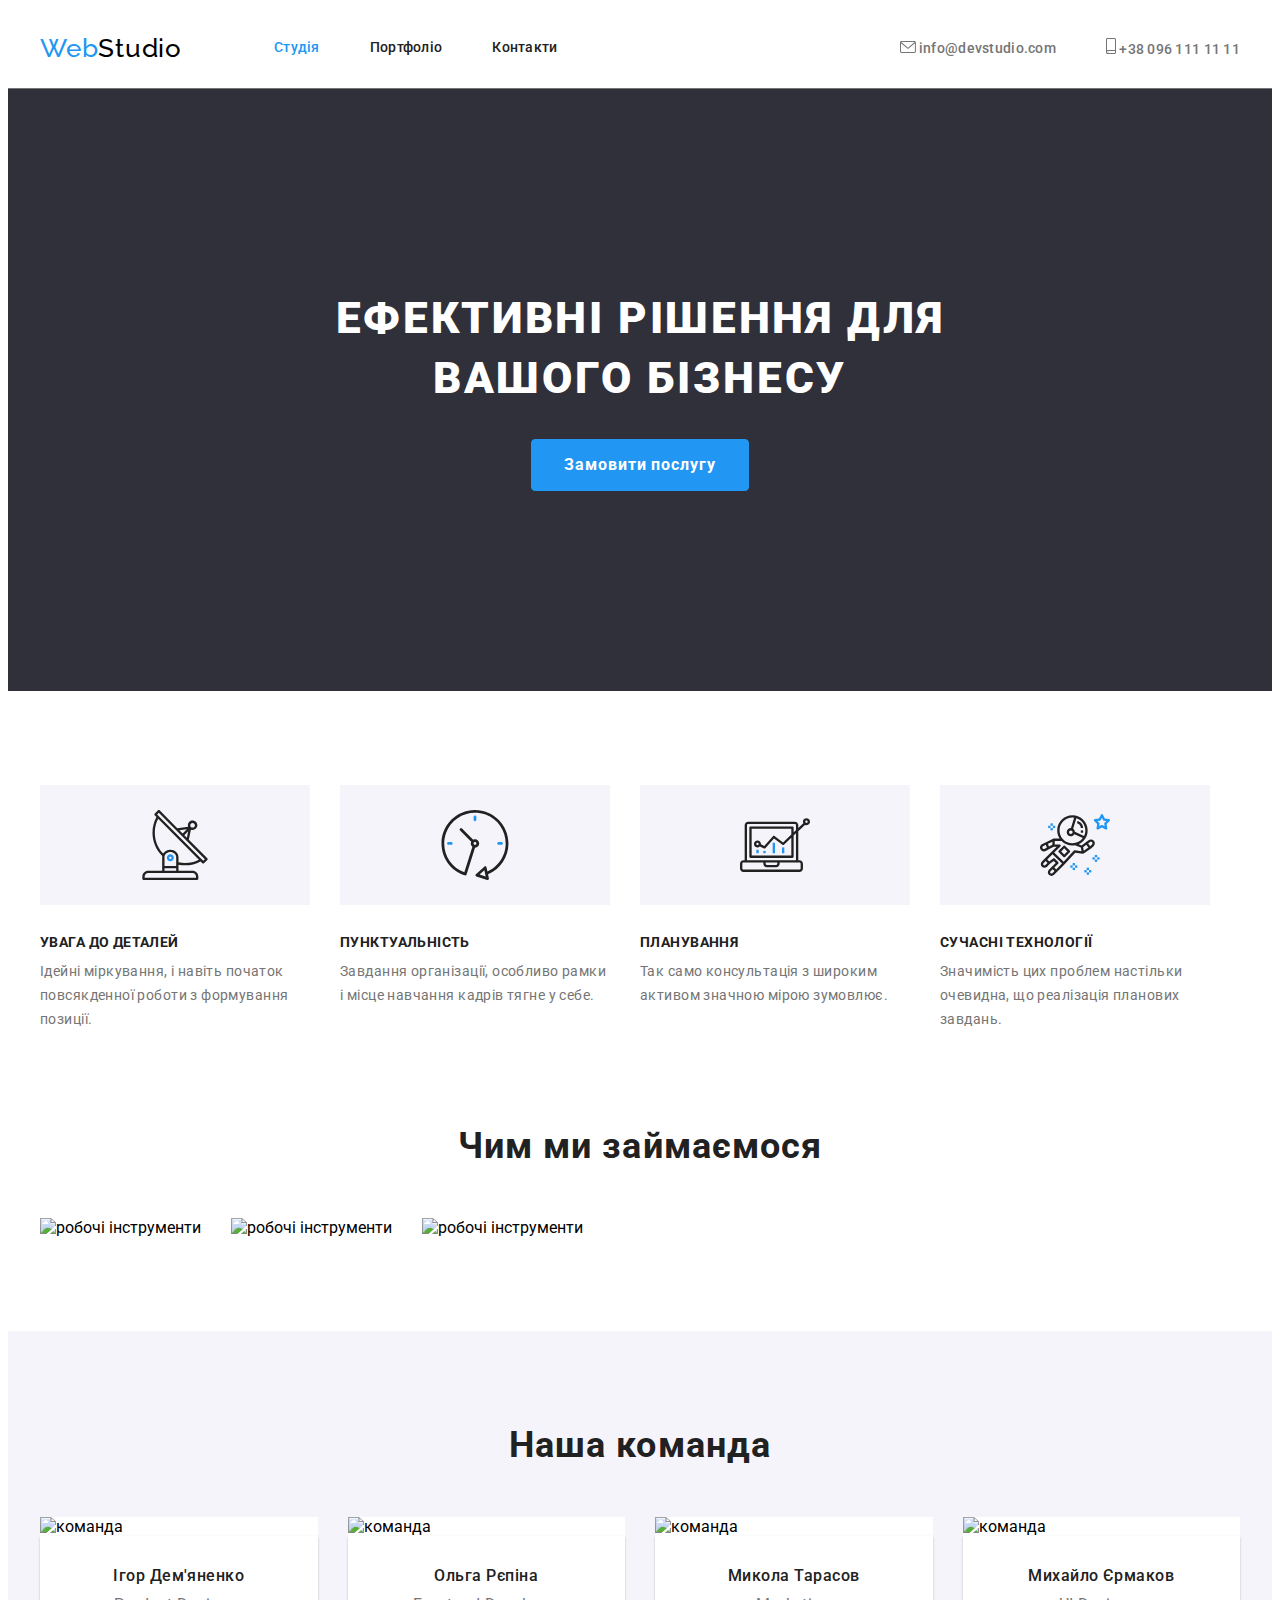
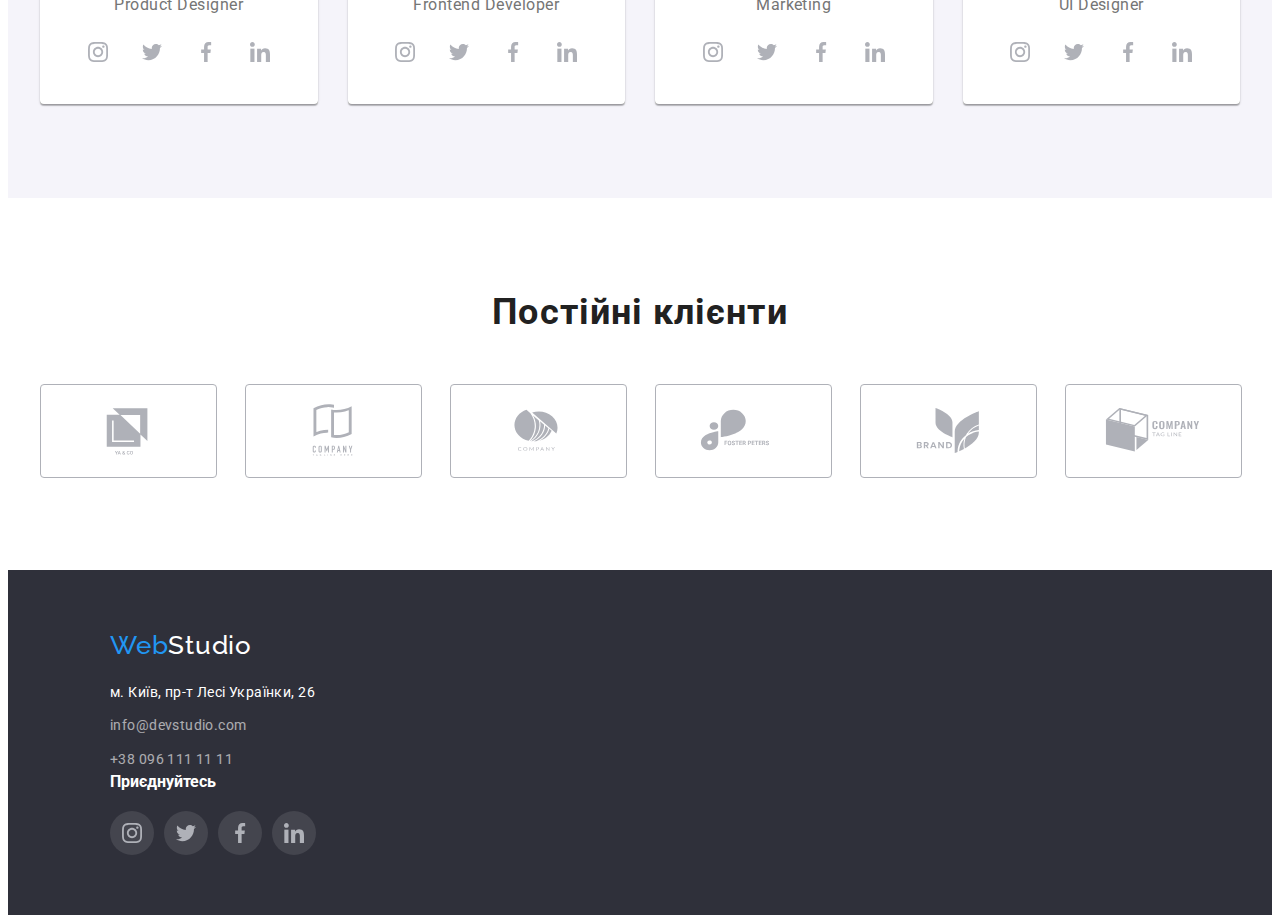
==== index.html @ fc8f59f6 "Add files via upload" ====
<!DOCTYPE html>
<html lang="uk">

<head>
    <meta charset="UTF-8">
    <meta http-equiv="X-UA-Compatible" content="IE=edge">
    <meta name="viewport" content="width=device-width, initial-scale=1.0">
    <title>Студія</title>
    <link rel="preconnect" href="https://fonts.googleapis.com">
    <link rel="preconnect" href="https://fonts.gstatic.com" crossorigin>
    <link
        href="https://fonts.googleapis.com/css2?family=Raleway:wght@700&family=Roboto:wght@400;500;700;900&display=swap"
        rel="stylesheet">
    <link rel="stylesheet" href="https://cdnjs.cloudflare.com/ajax/libs/modern-normalize/1.1.0/modern-normalize.min.css"
        integrity="sha512-wpPYUAdjBVSE4KJnH1VR1HeZfpl1ub8YT/NKx4PuQ5NmX2tKuGu6U/JRp5y+Y8XG2tV+wKQpNHVUX03MfMFn9Q=="
        crossorigin="anonymous" referrerpolicy="no-referrer" />
    <link rel="stylesheet" href="./css/styles.css">
</head>

<body>
    <header class="page-header">
        <div class="container header-container">
            <a class="logo-link link" href="#"><span class="accent">Web</span>Studio</a>
            <nav class="navigation">
                <ul class="nav-list list">
                    <li class="nav-list-item">
                        <a class="nav-list-link link" href="#"><span class="accent">Студія</span></a>
                    </li>
                    <li class="nav-list-item">
                        <a class="nav-list-link link" href="portfolio.html">Портфоліо</a>
                    </li>
                    <li class="nav-list-item">
                        <a class="nav-list-link link" href="#">Контакти</a>
                    </li>
                </ul>
            </nav>
            <ul class="contacts-list list">
                <li class="contact-list-item">
                    <a class="contact-mail link" href="mailto:info@devstudio.com">
                        <svg class="contact-item" width="16" height="12">
                            <use href="./images/sprite.svg#icon-envelope"></use>
                        </svg>
                        info@devstudio.com
                    </a>
                </li>
                <li class="contact-list-item">
                    <a class="contact-phone link" href="tel:+380961111111">
                        <svg class="contact-item" width="10" height="16">
                            <use href="./images/sprite.svg#icon-smartphone"></use>
                        </svg>
                        +38 096 111 11 11
                    </a>
                </li>
            </ul>
        </div>
    </header>
    <main>
        <section class="hero">
            <div class="container hero-container">
                <h1 class="main-title">ЕФЕКТИВНІ РІШЕННЯ ДЛЯ ВАШОГО БІЗНЕСУ</h1>
                <button class="modal-button" type="button">Замовити послугу</button>
            </div>
        </section>
        <!--Feature-->
        <section class="feature-text">
            <div class="container">
                <ul class="feature-list">
                    <li class="feature-list-items list">
                        <div class="feature-wrapper">
                            <svg class="feature-images" width="70" height="70">
                                <use href="./images/sprite.svg#icon-antenna"></use>
                            </svg>
                        </div>
                        <h3 class="feature-item">УВАГА ДО ДЕТАЛЕЙ</h3>
                        <p class="feature-list-item">Ідейні міркування, і навіть початок повсякденної роботи з
                            формування позиції.</p>
                    </li>
                    <li class="feature-list-items list">
                        <div class="feature-wrapper">
                            <svg class="feature-images" width="70" height="70">
                                <use href="./images/sprite.svg#icon-clock"></use>
                            </svg>
                        </div>
                        <h3 class="feature-item">ПУНКТУАЛЬНІСТЬ</h3>
                        <p class="feature-list-item">Завдання організації, особливо рамки і місце навчання кадрів тягне
                            у себе.</p>
                    </li>
                    <li class="feature-list-items list">
                        <div class="feature-wrapper">
                            <svg class="feature-images" width="70" height="70">
                                <use href="./images/sprite.svg#icon-diagram"></use>
                            </svg>
                        </div>
                        <h3 class="feature-item">ПЛАНУВАННЯ</h3>
                        <p class="feature-list-item">Так само консультація з широким активом значною мірою зумовлює.</p>
                    </li>
                    <li class="feature-list-items list">
                        <div class="feature-wrapper">
                            <svg class="feature-images" width="70" height="70">
                                <use href="./images/sprite.svg#icon-astronaut"></use>
                            </svg>
                        </div>
                        <h3 class="feature-item">СУЧАСНІ ТЕХНОЛОГІЇ</h3>
                        <p class="feature-list-item">Значимість цих проблем настільки очевидна, що реалізація планових
                            завдань.</p>
                    </li>
                </ul>
            </div>
        </section>
        <section class="feature-image">
            <div class="container">
                <h2 class="subtitle">Чим ми займаємося</h2>
                <ul class="feature-list-photos">
                    <li class="feature-list-photo list"><img src="./images/img_001.jpg" alt="робочі інструменти"></li>
                    <li class="feature-list-photo list"><img src="./images/img_002.jpg" alt="робочі інструменти"></li>
                    <li class="feature-list-photo list"><img src="./images/img_003.jpg" alt="робочі інструменти"></li>
                </ul>
            </div>
        </section>
        <!--Our team-->
        <section class="our-team">
            <div class="container">
                <h2 class="subtitle">Наша команда</h2>
                <ul class="about-team">
                    <li class="about-team-items list">
                        <img src="./images/img-1(1).jpg" width="270" alt="команда">
                        <div class="about-team-text">
                            <h3 class="about-team-name">Ігор Дем'яненко</h3>
                            <p class="about-team-item">Product Designer</p>
                            <ul class="social-list list">
                                <li class="social-list-item">
                                    <a class="social-list-link" href="">
                                        <svg class="social-list-icon" width="20" height="20">
                                            <use href="./images/sprite.svg#icon-instagram"></use>
                                        </svg>
                                    </a>
                                </li>
                                <li class="social-list-item">
                                    <a class="social-list-link" href="">
                                        <svg class="social-list-icon" width="20" height="20">
                                            <use href="./images/sprite.svg#icon-twitter"></use>
                                        </svg>
                                    </a>
                                </li>
                                <li class="social-list-item">
                                    <a class="social-list-link" href="">
                                        <svg class="social-list-icon" width="20" height="20">
                                            <use href="./images/sprite.svg#icon-facebook"></use>
                                        </svg>
                                    </a>
                                </li>
                                <li class="social-list-item">
                                    <a class="social-list-link" href="">
                                        <svg class="social-list-icon" width="20" height="20">
                                            <use href="./images/sprite.svg#icon-linkedin"></use>
                                        </svg>
                                    </a>
                                </li>
                            </ul>
                        </div>
                    </li>
                    <li class="about-team-items list">
                        <img src="./images/img-1(2).jpg" width="270" alt="команда">
                        <div class="about-team-text">
                            <h3 class="about-team-name">Ольга Рєпіна</h3>
                            <p class="about-team-item">Frontend Developer</p>
                            <ul class="social-list list">
                                <li class="social-list-item">
                                    <a class="social-list-link" href="">
                                        <svg class="social-list-icon" width="20" height="20">
                                            <use href="./images/sprite.svg#icon-instagram"></use>
                                        </svg>
                                    </a>
                                </li>
                                <li class="social-list-item">
                                    <a class="social-list-link" href="">
                                        <svg class="social-list-icon" width="20" height="20">
                                            <use href="./images/sprite.svg#icon-twitter"></use>
                                        </svg>
                                    </a>
                                </li>
                                <li class="social-list-item">
                                    <a class="social-list-link" href="">
                                        <svg class="social-list-icon" width="20" height="20">
                                            <use href="./images/sprite.svg#icon-facebook"></use>
                                        </svg>
                                    </a>
                                </li>
                                <li class="social-list-item">
                                    <a class="social-list-link" href="">
                                        <svg class="social-list-icon" width="20" height="20">
                                            <use href="./images/sprite.svg#icon-linkedin"></use>
                                        </svg>
                                    </a>
                                </li>
                            </ul>
                        </div>
                    </li>
                    <li class="about-team-items list">
                        <img src="./images/img-1(3).jpg" width="270" alt="команда">
                        <div class="about-team-text">
                            <h3 class="about-team-name">Микола Тарасов</h3>
                            <p class="about-team-item">Marketing</p>
                            <ul class="social-list list">
                                <li class="social-list-item">
                                    <a class="social-list-link" href="">
                                        <svg class="social-list-icon" width="20" height="20">
                                            <use href="./images/sprite.svg#icon-instagram"></use>
                                        </svg>
                                    </a>
                                </li>
                                <li class="social-list-item">
                                    <a class="social-list-link" href="">
                                        <svg class="social-list-icon" width="20" height="20">
                                            <use href="./images/sprite.svg#icon-twitter"></use>
                                        </svg>
                                    </a>
                                </li>
                                <li class="social-list-item">
                                    <a class="social-list-link" href="">
                                        <svg class="social-list-icon" width="20" height="20">
                                            <use href="./images/sprite.svg#icon-facebook"></use>
                                        </svg>
                                    </a>
                                </li>
                                <li class="social-list-item">
                                    <a class="social-list-link" href="">
                                        <svg class="social-list-icon" width="20" height="20">
                                            <use href="./images/sprite.svg#icon-linkedin"></use>
                                        </svg>
                                    </a>
                                </li>
                            </ul>
                        </div>
                    </li>
                    <li class="about-team-items list">
                        <img src="./images/img-1(4).jpg" width="270" alt="команда">
                        <div class="about-team-text">
                            <h3 class="about-team-name">Михайло Єрмаков</h3>
                            <p class="about-team-item">UI Designer</p>
                            <ul class="social-list list">
                                <li class="social-list-item">
                                    <a class="social-list-link" href="">
                                        <svg class="social-list-icon" width="20" height="20">
                                            <use href="./images/sprite.svg#icon-instagram"></use>
                                        </svg>
                                    </a>
                                </li>
                                <li class="social-list-item">
                                    <a class="social-list-link" href="">
                                        <svg class="social-list-icon" width="20" height="20">
                                            <use href="./images/sprite.svg#icon-twitter"></use>
                                        </svg>
                                    </a>
                                </li>
                                <li class="social-list-item">
                                    <a class="social-list-link" href="">
                                        <svg class="social-list-icon" width="20" height="20">
                                            <use href="./images/sprite.svg#icon-facebook"></use>
                                        </svg>
                                    </a>
                                </li>
                                <li class="social-list-item">
                                    <a class="social-list-link" href="">
                                        <svg class="social-list-icon" width="20" height="20">
                                            <use href="./images/sprite.svg#icon-linkedin"></use>
                                        </svg>
                                    </a>
                                </li>
                            </ul>
                        </div>
                    </li>
                </ul>
            </div>
        </section>
        <section class="our-clients">
            <div class="container clients-container">
                <h2 class="subtitle">Постійні клієнти</h2>
                <ul class="about-clients list">
                    <li class="clients">
                        <a class="clients-wrapper" href="">
                            <svg class="clients-logo" width="106" height="60">
                                <use href="./images/sprite.svg#icon-logo-1"></use>
                            </svg>
                        </a>
                    </li>
                    <li class="clients">
                        <a class="clients-wrapper" href="">
                            <svg class="clients-logo" width="106" height="60">
                                <use href="./images/sprite.svg#icon-logo-2"></use>
                            </svg>
                        </a>
                    </li>
                    <li class="clients">
                        <a class="clients-wrapper" href="">
                            <svg class="clients-logo" width="106" height="60">
                                <use href="./images/sprite.svg#icon-logo-3"></use>
                            </svg>
                        </a>
                    </li>
                    <li class="clients">
                        <a class="clients-wrapper" href="">
                            <svg class="clients-logo" width="106" height="60">
                                <use href="./images/sprite.svg#icon-logo-4"></use>
                            </svg>
                        </a>
                    </li>
                    <li class="clients">
                        <a class="clients-wrapper" href="">
                            <svg class="clients-logo" width="106" height="60">
                                <use href="./images/sprite.svg#icon-logo-5"></use>
                            </svg>
                        </a>
                    </li>
                    <li class="clients">
                        <a class="clients-wrapper" href="">
                            <svg class="clients-logo" width="106" height="60">
                                <use href="./images/sprite.svg#icon-logo-6"></use>
                            </svg>
                        </a>
                    </li>
                </ul>
            </div>
        </section>
    </main>
    <footer class="page-footer">
        <div class="container footer-container">
            <a class="logo-link link" href="#"><span class="accent">Web</span>Studio</a>
            <address class="contact-address">
                <span>м. Київ, пр-т Лесі Українки, 26</span>
                <a class="contacts link" href="mailto:info@devstudio.com">info@devstudio.com</a>
                <a class="contacts link" href="tel:+380961111111">+38 096 111 11 11</a>
            </address>
            <div class="footer-links-container">
                <strong class="footer-links-title">Приєднуйтесь</strong>
                <ul class="social-list list">
                    <li class="social-list-item">
                        <a class="social-list-link" href="">
                            <svg class="social-list-icon" width="20" height="20">
                                <use href="./images/sprite.svg#icon-instagram"></use>
                            </svg>
                        </a>
                    </li>
                    <li class="social-list-item">
                        <a class="social-list-link" href="">
                            <svg class="social-list-icon" width="20" height="20">
                                <use href="./images/sprite.svg#icon-twitter"></use>
                            </svg>
                        </a>
                    </li>
                    <li class="social-list-item">
                        <a class="social-list-link" href="">
                            <svg class="social-list-icon" width="20" height="20">
                                <use href="./images/sprite.svg#icon-facebook"></use>
                            </svg>
                        </a>
                    </li>
                    <li class="social-list-item">
                        <a class="social-list-link" href="">
                            <svg class="social-list-icon" width="20" height="20">
                                <use href="./images/sprite.svg#icon-linkedin"></use>
                            </svg>
                        </a>
                    </li>
                </ul>
            </div>
        </div>
    </footer>
</body>

</html>
---- css/styles.css ----
:root{
    --primery-font-family: Roboto, sans-serif;
    --secondary-font-family: Raleway, sans-serif;
    --primery-text-color-teme-light:#000000;
    --secondary-text-color-teme-light:#212121;
    --primery-text-color-teme-dark:#FFFFFF;
    --secondary-text-color-teme-dark:#757575;
    --third-text-color-teme-dark: #afb1b8;
    --accent-color: #2196F3;
    --background-color-teme-dark: #2F303A;
    --background-color-teme-light: #F5F4FA;
}

body{
    font-family: var(--primery-font-family);
}

h1,
h2,
h3,
h4,
h5,
h6,
p{
    margin-top: 0;
    margin-bottom: 0;
}

ul,
ol{
    margin-top: 0;
    margin-bottom: 0;
    padding-left: 0;
}

img{
    display: block;
}

.list{
    list-style: none;
}

.link{
    text-decoration: none;
}

.container{
    width: 1200px;
    padding-left: 15px;
    padding-right: 15px;
    margin-left: auto;
    margin-right: auto;
}

.subtitle{
    justify-content: center;
    margin-bottom: 50px;
    text-align: center;

    font-weight: 700;
    font-size: 36px;
    line-height: 1.16;
    letter-spacing: 0.03em;
    color: var(--secondary-text-color-teme-light);
}

.accent{
    color: var(--accent-color);
}

/*====Start Header====*/

.page-header{
    border-bottom: 1px solid var(--secondary-text-color-teme-dark);
}

.header-container{
    display: flex;
    align-items: center;
    /* justify-content: space-between; */
}

.navigation{
    display: flex;
    align-items: center;
}

.logo-link{
    margin-right: 92px;

    font-family: var(--secondary-font-family);
    font-weight: 500;
    font-size: 26px;
    line-height: 1.19;
    letter-spacing: 0.03em;
    color: var(--primery-text-color-teme-light);   
}

.nav-list{
    display: flex;
    align-items: center;
}

.nav-list-item:not(:last-child){
    margin-right: 50px;
}

.nav-list-link{
    display: block;
    padding-top: 32px;
    padding-bottom: 32px;
    font-weight: 500;
    font-size: 14px;
    line-height: 1.14;
    letter-spacing: 0.02em;
    color: var(--secondary-text-color-teme-light);
}

.nav-list-link:hover, 
.nav-list-link:focus{
    color: var(--accent-color);
}

.contacts-list{
    margin-left: auto;

    display: flex;
    align-items:center;
}

.contacts-list:not(:last-child){
    margin-right: 10px;
}


.contact-list-item:not(:last-child){
    margin-right: 50px;
}

.contact-mail, 
.contact-phone {
    font-weight: 500;
    font-size: 14px;
    line-height: 1.14;
    letter-spacing: 0.02em;
    color: var(--secondary-text-color-teme-dark);
}

.contact-mail:hover, 
.contact-mail:focus, 
.contact-phone:hover, 
.contact-phone:focus{
    color: var(--accent-color);
    
    fill: var(--accent-color);
}

/* .contact-item{
    display: block;
    justify-content: center;
} */



/* .contact-mail::before{
    content: "";
    background-size: contain;
    margin-right: 10px;
} */

.contact-item{
    fill: var(--secondary-text-color-teme-dark);
}


/*====End Header====*/

/*====Start Hero====*/

.hero{
    max-width: 1600px;
    margin: auto;

    background-image: linear-gradient(
        rgba(47, 48, 58, 0.4), 
        rgba(47, 48, 58, 0.4)),
        url("../images/Img.png");
    background-size: cover;
    background-repeat: no-repeat;

    padding-top: 200px;
    padding-bottom: 200px;

    background-color: var(--background-color-teme-dark);
}

.hero-container{
    display: flex;
    flex-direction: column;
    align-items: center;
}

.modal-button{
    min-width: 160px;
    padding: 10px 32px;
    border: 1px solid var(--accent-color);
    border-radius: 4px;
    margin-top: 30px;
        /* background-color: transparent; */

    font-family: inherit;
    font-weight: 700;
    font-size: 16px;
    line-height: 1.87;
    letter-spacing: 0.06em;
    color: var(--primery-text-color-teme-dark);
    background-color: var(--accent-color);
    text-transform: none;
    cursor: pointer;
}

.main-title{
    max-width: 690px;
    word-wrap: break-word;
    text-align: center;

    font-weight: 900;
    font-size: 44px;
    line-height: 1.36;
    letter-spacing: 0.06em;
    color: var(--primery-text-color-teme-dark); 
}

/*====End Hero====*/

/*====Start Feature====*/

.feature-text{
    padding-top: 94px;
}

.feature-list-items{
    width: 270px;
}

.feature-list{
    display: flex;
    flex-direction: row;
    align-items: flex-start;

    gap: 30px;
}

.feature-wrapper{
    margin-bottom: 30px;
    display: flex;
    align-items: center;
    justify-content: center;

    width: 270px;
    height: 120px;
    background-color: var(--background-color-teme-light);
}

.feature-item{
    margin-bottom: 10px;

    font-weight: 700;
    font-size: 14px;
    line-height: 1.14;
    letter-spacing: 0.03em;
    color: var(--secondary-text-color-teme-light);
}

.feature-list-item{
    font-weight: 400;
    font-size: 14px;
    line-height: 1.71;
    letter-spacing: 0.03em;
    color: var(--secondary-text-color-teme-dark);
}

.feature-image{
    padding-top: 94px;
    padding-bottom: 94px;
}

.feature-list-photos{
    display: flex;
    flex-direction: row;
}

.feature-list-photo:not(:last-child){
    margin-right: 30px;
}

/*====End Feature====*/

/*====Start Team====*/

.our-team{
    padding-top: 94px;
    padding-bottom: 94px;

    background-color: var(--background-color-teme-light);
}

.about-team{
    display: flex;
    flex-wrap: wrap;
    margin-left: -30px;
    margin-top: -30px;
}

.about-team-items{
    flex-basis: calc((100% - 4*30px)/4);
    margin-left: 30px;
    margin-top: 30px;
    background-color: var(--primery-text-color-teme-dark);
    border-bottom: var(--secondary-text-color-teme-light);
}

.about-team-text{
    padding: 30px 20px;
    text-align: center;
    
    box-shadow: 0px 1px 3px rgba(0, 0, 0, 0.12), 0px 1px 1px rgba(0, 0, 0, 0.14), 0px 2px 1px rgba(0, 0, 0, 0.2);
    border-radius: 0px 0px 4px 4px;
}

.about-team-name{
    margin-bottom: 10px;

    font-weight: 500;
    font-size: 16px;
    line-height: 1.19;
    letter-spacing: 0.03em;
    color: var(--secondary-text-color-teme-light);
}

.about-team-item{
    font-weight: 400;
    font-size: 16px;
    line-height: 1.19;
    letter-spacing: 0.03em;
    color: var(--secondary-text-color-teme-dark);

    margin-bottom: 16px;
}

.social-list{
    display: flex;
    justify-content: center;  
    
    gap: 10px;
}


.social-list-link{
    display: flex;
    align-items: center;
    justify-content: center;

    width: 44px;
    height: 44px;
    background-color: var(--primery-text-color-teme-dark);
    border-radius: 50%;
    fill: var(--third-text-color-teme-dark)
}



.social-list-link:hover, 
.social-list-link:focus{
    background-color: var(--accent-color);
    fill: var(--primery-text-color-teme-dark);
}

/*====End Team====*/


/*====Start Clients====*/

.our-clients{
    padding-top: 94px;
    padding-bottom: 94px;   
}

.about-clients{
    display: flex;
    flex-wrap: wrap;
    margin-left: -30px;
    margin-top: -30px;
}

.clients{
    flex-basis: calc((100% - 6*30px)/6);
    margin-left: 30px;
    margin-top: 30px;
    width: 170px;
    height: 92px;
}

.clients-wrapper {
    display: flex;
    align-items: center;
    justify-content: center;

    width: 100%;
    height: 100%;

    border-bottom: var(--secondary-text-color-teme-light);
    border: 1px solid var(--third-text-color-teme-dark);
    border-radius: 4px;

    fill: var(--third-text-color-teme-dark);
}

.clients-wrapper:hover,
.clients-wrapper:focus {
    fill: var(--accent-color);
    border: 1px solid var(--accent-color);
}


/*====End Clients====*/



/*====Start Footer====*/

.page-footer{
    display: flex;
    gap: 70px;
    
    padding-top: 60px;
    padding-bottom: 60px;
    background-color: var(--background-color-teme-dark);
}

.footer-container{
    display: flex;
    align-items: baseline;
    flex-direction: column;
}

.footer-container>.logo-link{
    color: var(--primery-text-color-teme-dark);
}

.contact-address{
    margin-top: 20px;
    display: flex;
    align-items: flex-start;
    flex-direction: column;

    font-style: normal;
    font-weight: 400;
    font-size: 14px;
    line-height: 1.71;
    letter-spacing: 0.03em;
    color: var(--primery-text-color-teme-dark);
}

.contacts{
    margin-top: 10px;
    font-weight: 400;
    font-size: 14px;
    line-height: 1.71;
    letter-spacing: 0.03em;
    color: var(--primery-text-color-teme-dark); 
    opacity: 0.6;
}

.footer-links-container{
    gap: 20px;

    display: flex;
    margin-left: 70px;
    /* align-items: center; */
    align-items: baseline;
    flex-direction: column;
}

.footer-links-container>.footer-links-title{
    color: var(--primery-text-color-teme-dark);
}

.footer-links-container .social-list-link {
    background-color: rgba(255, 255, 255, 0.1);
}


.social-list-link:hover .footer-links-container,
.social-list-link:focus .footer-links-container{
    background-color: var(--accent-color);
    fill: var(--primery-text-color-teme-dark);
}

/*====End Footer====*/

/*====Start Project====*/

.project{
    padding-top: 94px;
    padding-bottom: 94px;   
}


.project-filter {
    margin-bottom: 50px;
    
    display: flex;
    justify-content: center;
}

.projects-filter:not(:last-child){
    margin-right: 8px;
}

.project-filter-button{
    padding: 5px 20px;
    border: 1px solid var(--background-color-teme-light);
    background-color: transparent;
    border-radius: 4px;

    font-family: inherit;
    font-weight: 500;
    font-size: 16px;
    line-height: 1.63;
    letter-spacing: 0.03em;
    color: var(--primery-text-color-teme-light);
    background-color: var(--background-color-teme-light);
    text-transform: none;
    cursor: pointer;
}


.project-filter-button:hover, 
.project-filter-button:focus{
    background-color: var(--accent-color);
    color: var(--primery-text-color-teme-dark);
    box-shadow: 
        0px 3px 1px rgba(0, 0, 0, 0.1), 
        0px 1px 2px rgba(0, 0, 0, 0.08), 
        0px 2px 2px rgba(0, 0, 0, 0.12);
}

.project-items-list{
    display: flex;
    flex-wrap: wrap;
    margin-left: -30px;
    margin-top: -30px;
}

.project-list-items{ 
    flex-basis: calc((100% - 4*30px)/4);
    margin-left: 30px;
    margin-top: 30px;
    border-bottom: var(--secondary-text-color-teme-light);    
}


.project-list{
    display: block;
    width: 100%;
    height: 100%;
}
.project-list:hover{ 
    box-shadow: 
        0px 1px 1px rgba(0, 0, 0, 0.12), 
        0px 4px 4px rgba(0, 0, 0, 0.06), 
        1px 4px 6px rgba(0, 0, 0, 0.16);
}


.project-list-text{ 
    padding: 20px 24px;
    border: solid #eeeeee;
    border-width: 0px 1px 1px 1px ;
}

.project-item{
    margin-bottom: 4px;

    font-weight: 700;
    font-size: 18px;
    line-height: 2.00;
    letter-spacing: 0.06em;
    color: var(--secondary-text-color-teme-light); 
}

.project-list-item{
    font-weight: 400;
    font-size: 16px;
    line-height: 1.87;
    letter-spacing: 0.03em;
    color: var(--secondary-text-color-teme-dark); 
}
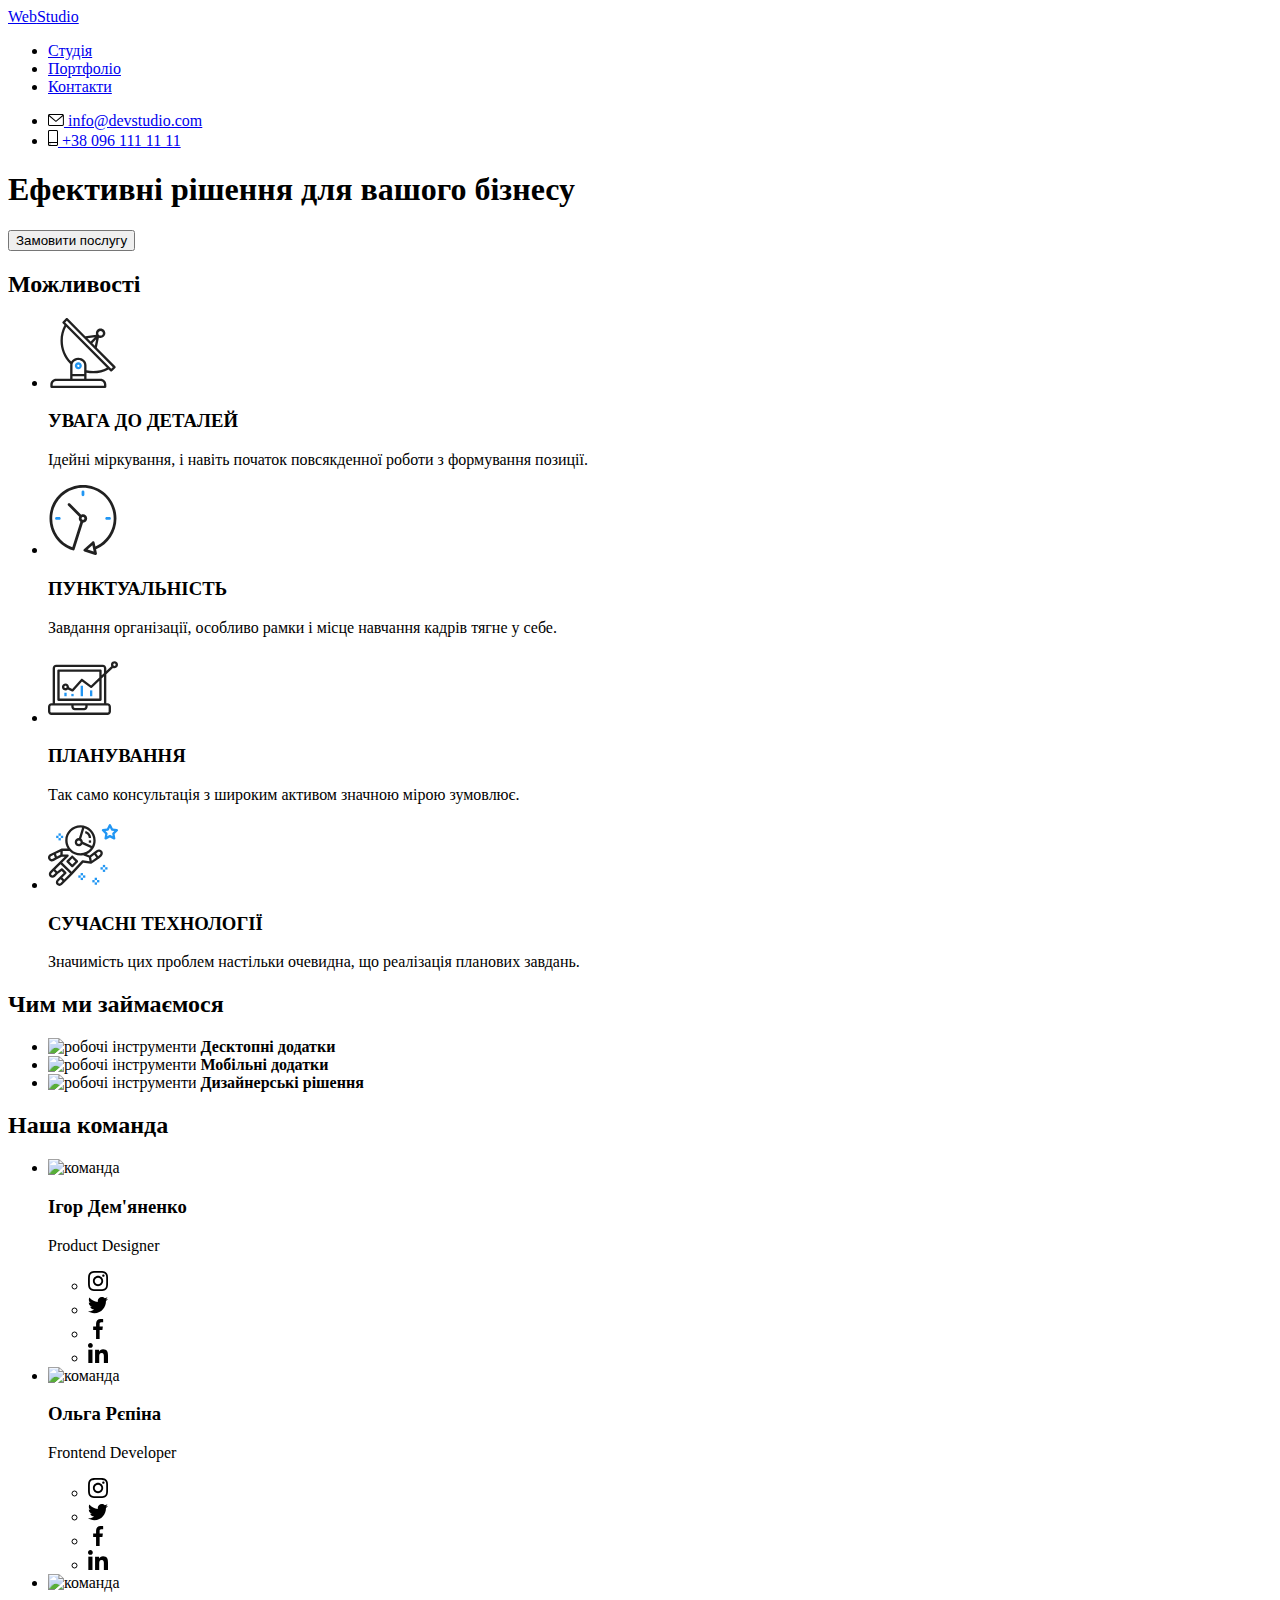
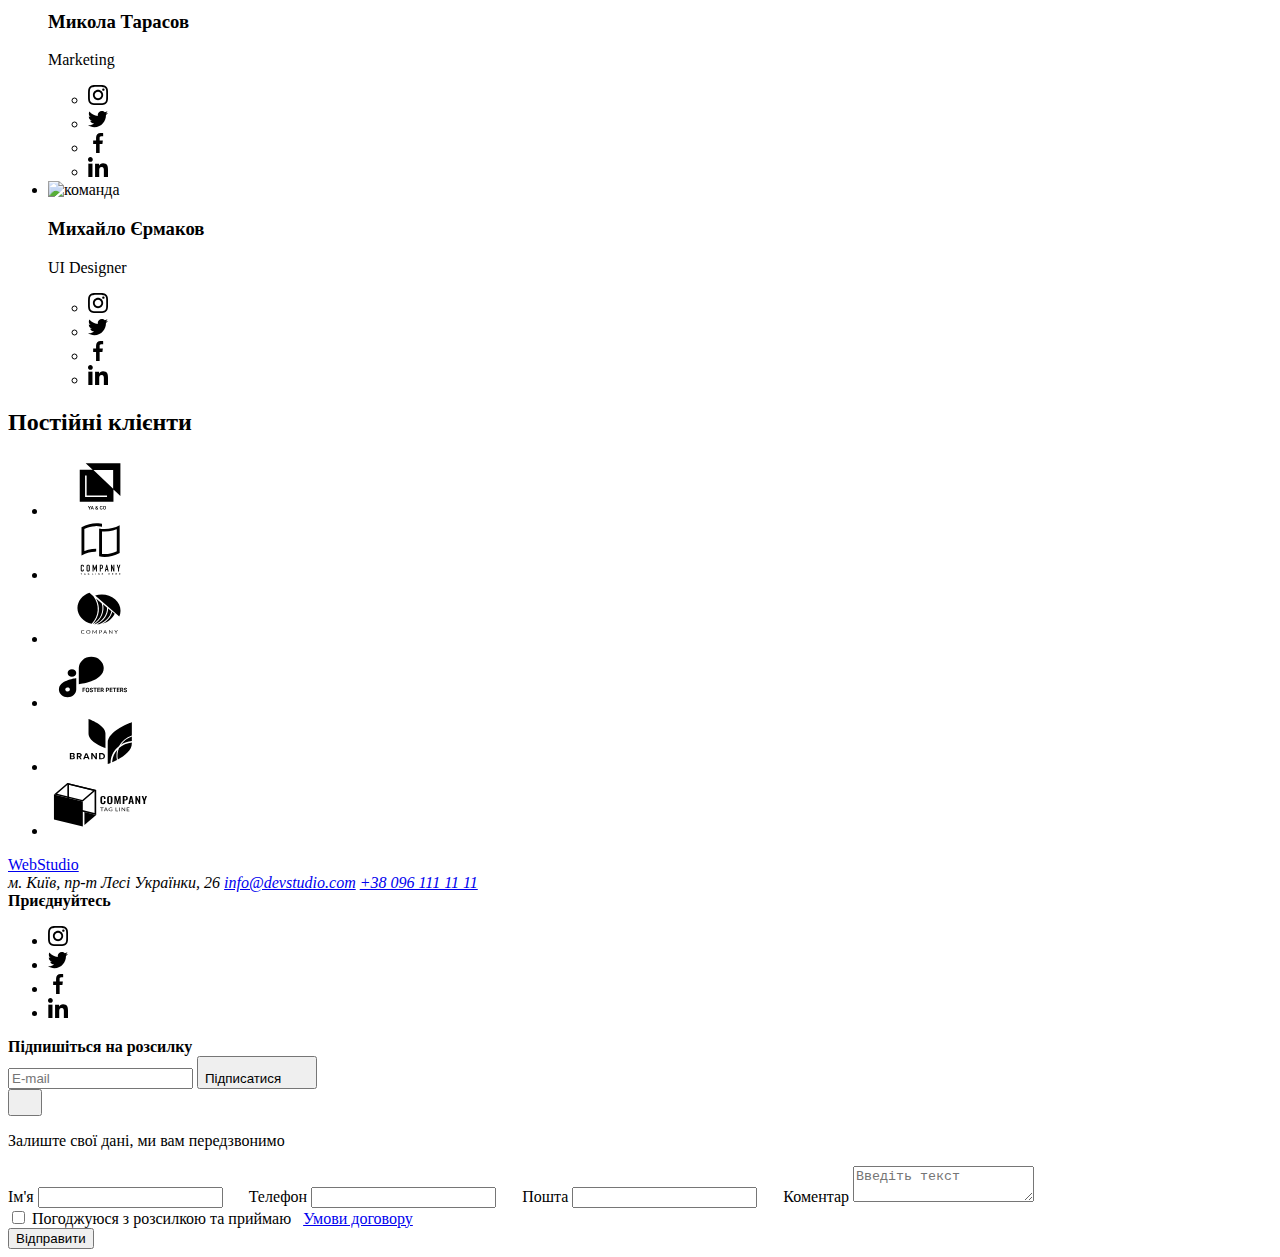
==== commit 4282711a: "Add files via upload" ====
--- a/index.html
+++ b/index.html
@@ -1,6 +1,5 @@
 <!DOCTYPE html>
 <html lang="uk">
-
 <head>
     <meta charset="UTF-8">
     <meta http-equiv="X-UA-Compatible" content="IE=edge">
@@ -8,46 +7,41 @@
     <title>Студія</title>
     <link rel="preconnect" href="https://fonts.googleapis.com">
     <link rel="preconnect" href="https://fonts.gstatic.com" crossorigin>
-    <link
-        href="https://fonts.googleapis.com/css2?family=Raleway:wght@700&family=Roboto:wght@400;500;700;900&display=swap"
-        rel="stylesheet">
-    <link rel="stylesheet" href="https://cdnjs.cloudflare.com/ajax/libs/modern-normalize/1.1.0/modern-normalize.min.css"
-        integrity="sha512-wpPYUAdjBVSE4KJnH1VR1HeZfpl1ub8YT/NKx4PuQ5NmX2tKuGu6U/JRp5y+Y8XG2tV+wKQpNHVUX03MfMFn9Q=="
-        crossorigin="anonymous" referrerpolicy="no-referrer" />
-    <link rel="stylesheet" href="./css/styles.css">
+    <link href="https://fonts.googleapis.com/css2?family=Raleway:wght@700&family=Roboto:wght@400;500;700;900&display=swap" rel="stylesheet">
+    <link rel="stylesheet" href="https://cdnjs.cloudflare.com/ajax/libs/modern-normalize/1.1.0/modern-normalize.min.css" integrity="sha512-wpPYUAdjBVSE4KJnH1VR1HeZfpl1ub8YT/NKx4PuQ5NmX2tKuGu6U/JRp5y+Y8XG2tV+wKQpNHVUX03MfMFn9Q==" crossorigin="anonymous" referrerpolicy="no-referrer" />
+    <link rel="stylesheet" href="./css/main.min.css">
 </head>
-
 <body>
     <header class="page-header">
         <div class="container header-container">
             <a class="logo-link link" href="#"><span class="accent">Web</span>Studio</a>
             <nav class="navigation">
                 <ul class="nav-list list">
-                    <li class="nav-list-item">
-                        <a class="nav-list-link link" href="#"><span class="accent">Студія</span></a>
-                    </li>
-                    <li class="nav-list-item">
-                        <a class="nav-list-link link" href="portfolio.html">Портфоліо</a>
-                    </li>
-                    <li class="nav-list-item">
-                        <a class="nav-list-link link" href="#">Контакти</a>
+                    <li class="nav-list__item">
+                        <a class="nav-list__link nav-list__link-hover link" href="#"><span class="accent">Студія</span></a>
+                    </li>
+                    <li class="nav-list__item">
+                        <a class="nav-list__link link" href="portfolio.html">Портфоліо</a>
+                    </li>
+                    <li class="nav-list__item">
+                        <a class="nav-list__link link" href="#">Контакти</a>
                     </li>
                 </ul>
             </nav>
             <ul class="contacts-list list">
-                <li class="contact-list-item">
-                    <a class="contact-mail link" href="mailto:info@devstudio.com">
+                <li class="contact-list__item">
+                    <a class="contact-list__information link" href="mailto:info@devstudio.com">
                         <svg class="contact-item" width="16" height="12">
                             <use href="./images/sprite.svg#icon-envelope"></use>
                         </svg>
                         info@devstudio.com
-                    </a>
+                </a>
                 </li>
-                <li class="contact-list-item">
-                    <a class="contact-phone link" href="tel:+380961111111">
+                <li class="contact-list__item">
+                    <a class="contact-list__information link" href="tel:+380961111111">
                         <svg class="contact-item" width="10" height="16">
                             <use href="./images/sprite.svg#icon-smartphone"></use>
-                        </svg>
+                    </svg>
                         +38 096 111 11 11
                     </a>
                 </li>
@@ -57,52 +51,50 @@
     <main>
         <section class="hero">
             <div class="container hero-container">
-                <h1 class="main-title">ЕФЕКТИВНІ РІШЕННЯ ДЛЯ ВАШОГО БІЗНЕСУ</h1>
-                <button class="modal-button" type="button">Замовити послугу</button>
-            </div>
-        </section>
-        <!--Feature-->
+                <h1 class="main-title">Ефективні рішення для вашого бізнесу</h1>
+                <button class="modal-button" type="button" data-modal-open>Замовити послугу</button>
+            </div>
+        </section>              
+        <!--Feature--> 
         <section class="feature-text">
             <div class="container">
+                <h2 class="visuality-hidden">Можливості</h2>
                 <ul class="feature-list">
-                    <li class="feature-list-items list">
-                        <div class="feature-wrapper">
-                            <svg class="feature-images" width="70" height="70">
+                    <li class="feature-list__items list">
+                        <div class="feature-list__wrapper">
+                            <svg class="feature-list__images"  width="70" height="70">
                                 <use href="./images/sprite.svg#icon-antenna"></use>
                             </svg>
-                        </div>
-                        <h3 class="feature-item">УВАГА ДО ДЕТАЛЕЙ</h3>
-                        <p class="feature-list-item">Ідейні міркування, і навіть початок повсякденної роботи з
-                            формування позиції.</p>
-                    </li>
-                    <li class="feature-list-items list">
-                        <div class="feature-wrapper">
-                            <svg class="feature-images" width="70" height="70">
+                        </div>                            
+                        <h3 class="feature-list__item">УВАГА ДО ДЕТАЛЕЙ</h3>
+                        <p class="feature-list__text">Ідейні міркування, і навіть початок повсякденної роботи з формування позиції.</p>
+                    </li>
+                    <li class="feature-list__items list">
+                        <div class="feature-list__wrapper">
+                            <svg class="feature-list__images"  width="70" height="70">
                                 <use href="./images/sprite.svg#icon-clock"></use>
                             </svg>
-                        </div>
-                        <h3 class="feature-item">ПУНКТУАЛЬНІСТЬ</h3>
-                        <p class="feature-list-item">Завдання організації, особливо рамки і місце навчання кадрів тягне
-                            у себе.</p>
-                    </li>
-                    <li class="feature-list-items list">
-                        <div class="feature-wrapper">
-                            <svg class="feature-images" width="70" height="70">
+                        </div>  
+                        <h3 class="feature-list__item">ПУНКТУАЛЬНІСТЬ</h3>
+                        <p class="feature-list__text">Завдання організації, особливо рамки і місце навчання кадрів тягне у себе.</p>
+                    </li>
+                    <li class="feature-list__items list">
+                        <div class="feature-list__wrapper">
+                            <svg class="feature-list__images"  width="70" height="70">
                                 <use href="./images/sprite.svg#icon-diagram"></use>
                             </svg>
-                        </div>
-                        <h3 class="feature-item">ПЛАНУВАННЯ</h3>
-                        <p class="feature-list-item">Так само консультація з широким активом значною мірою зумовлює.</p>
-                    </li>
-                    <li class="feature-list-items list">
-                        <div class="feature-wrapper">
-                            <svg class="feature-images" width="70" height="70">
+                        </div>  
+                        <h3 class="feature-list__item">ПЛАНУВАННЯ</h3>
+                        <p class="feature-list__text">Так само консультація з широким активом значною мірою зумовлює.</p>
+                    </li>
+                    <li class="feature-list__items list">
+                        <div class="feature-list__wrapper">
+                            <svg class="feature-list__images"  width="70" height="70">
                                 <use href="./images/sprite.svg#icon-astronaut"></use>
                             </svg>
-                        </div>
-                        <h3 class="feature-item">СУЧАСНІ ТЕХНОЛОГІЇ</h3>
-                        <p class="feature-list-item">Значимість цих проблем настільки очевидна, що реалізація планових
-                            завдань.</p>
+                        </div>  
+                        <h3 class="feature-list__item">СУЧАСНІ ТЕХНОЛОГІЇ</h3>
+                        <p class="feature-list__text">Значимість цих проблем настільки очевидна, що реалізація планових завдань.</p>
                     </li>
                 </ul>
             </div>
@@ -110,23 +102,32 @@
         <section class="feature-image">
             <div class="container">
                 <h2 class="subtitle">Чим ми займаємося</h2>
-                <ul class="feature-list-photos">
-                    <li class="feature-list-photo list"><img src="./images/img_001.jpg" alt="робочі інструменти"></li>
-                    <li class="feature-list-photo list"><img src="./images/img_002.jpg" alt="робочі інструменти"></li>
-                    <li class="feature-list-photo list"><img src="./images/img_003.jpg" alt="робочі інструменти"></li>
+                <ul class="feature-list__photos">
+                    <li class="feature-list__photo list">
+                        <img src="./images/img_001.jpg" alt="робочі інструменти">
+                        <strong class="feature-list__signature">Десктопні додатки</strong>
+                    </li>
+                    <li class="feature-list__photo list">
+                        <img src="./images/img_002.jpg" alt="робочі інструменти">
+                        <strong class="feature-list__signature">Мобільні додатки</strong>
+                    </li>
+                    <li class="feature-list__photo list">
+                        <img src="./images/img_003.jpg" alt="робочі інструменти">
+                        <strong class="feature-list__signature">Дизайнерські рішення</strong>
+                    </li>
                 </ul>
             </div>
         </section>
-        <!--Our team-->
+        <!--Our team--> 
         <section class="our-team">
             <div class="container">
                 <h2 class="subtitle">Наша команда</h2>
                 <ul class="about-team">
-                    <li class="about-team-items list">
+                    <li class="about-team__items list">
                         <img src="./images/img-1(1).jpg" width="270" alt="команда">
-                        <div class="about-team-text">
-                            <h3 class="about-team-name">Ігор Дем'яненко</h3>
-                            <p class="about-team-item">Product Designer</p>
+                        <div class="about-team__text">
+                            <h3 class="about-team__name">Ігор Дем'яненко</h3>
+                            <p class="about-team__item">Product Designer</p>
                             <ul class="social-list list">
                                 <li class="social-list-item">
                                     <a class="social-list-link" href="">
@@ -159,11 +160,11 @@
                             </ul>
                         </div>
                     </li>
-                    <li class="about-team-items list">
+                    <li class="about-team__items list">
                         <img src="./images/img-1(2).jpg" width="270" alt="команда">
-                        <div class="about-team-text">
-                            <h3 class="about-team-name">Ольга Рєпіна</h3>
-                            <p class="about-team-item">Frontend Developer</p>
+                        <div class="about-team__text">
+                            <h3 class="about-team__name">Ольга Рєпіна</h3>
+                            <p class="about-team__item">Frontend Developer</p>
                             <ul class="social-list list">
                                 <li class="social-list-item">
                                     <a class="social-list-link" href="">
@@ -196,11 +197,11 @@
                             </ul>
                         </div>
                     </li>
-                    <li class="about-team-items list">
+                    <li class="about-team__items list">
                         <img src="./images/img-1(3).jpg" width="270" alt="команда">
-                        <div class="about-team-text">
-                            <h3 class="about-team-name">Микола Тарасов</h3>
-                            <p class="about-team-item">Marketing</p>
+                        <div class="about-team__text">
+                            <h3 class="about-team__name">Микола Тарасов</h3>
+                            <p class="about-team__item">Marketing</p>  
                             <ul class="social-list list">
                                 <li class="social-list-item">
                                     <a class="social-list-link" href="">
@@ -230,14 +231,14 @@
                                         </svg>
                                     </a>
                                 </li>
-                            </ul>
+                            </ul>                              
                         </div>
                     </li>
-                    <li class="about-team-items list">
+                    <li class="about-team__items list">
                         <img src="./images/img-1(4).jpg" width="270" alt="команда">
-                        <div class="about-team-text">
-                            <h3 class="about-team-name">Михайло Єрмаков</h3>
-                            <p class="about-team-item">UI Designer</p>
+                        <div class="about-team__text">
+                            <h3 class="about-team__name">Михайло Єрмаков</h3>
+                            <p class="about-team__item">UI Designer</p> 
                             <ul class="social-list list">
                                 <li class="social-list-item">
                                     <a class="social-list-link" href="">
@@ -267,70 +268,72 @@
                                         </svg>
                                     </a>
                                 </li>
-                            </ul>
+                            </ul>                               
                         </div>
                     </li>
                 </ul>
             </div>
-        </section>
+        </section> 
         <section class="our-clients">
             <div class="container clients-container">
                 <h2 class="subtitle">Постійні клієнти</h2>
-                <ul class="about-clients list">
-                    <li class="clients">
-                        <a class="clients-wrapper" href="">
-                            <svg class="clients-logo" width="106" height="60">
+                <ul class="clients list">
+                    <li class="clients__about">
+                        <a class="clients__wrapper" href="">
+                            <svg class="clients_logo" width="106" height="60">
                                 <use href="./images/sprite.svg#icon-logo-1"></use>
                             </svg>
                         </a>
                     </li>
-                    <li class="clients">
-                        <a class="clients-wrapper" href="">
-                            <svg class="clients-logo" width="106" height="60">
+                    <li class="clients__about">
+                        <a class="clients__wrapper" href="">
+                            <svg class="clients_logo" width="106" height="60">
                                 <use href="./images/sprite.svg#icon-logo-2"></use>
                             </svg>
                         </a>
                     </li>
-                    <li class="clients">
-                        <a class="clients-wrapper" href="">
-                            <svg class="clients-logo" width="106" height="60">
+                    <li class="clients__about">
+                        <a class="clients__wrapper" href="">
+                            <svg class="clients_logo" width="106" height="60">
                                 <use href="./images/sprite.svg#icon-logo-3"></use>
                             </svg>
                         </a>
                     </li>
-                    <li class="clients">
-                        <a class="clients-wrapper" href="">
-                            <svg class="clients-logo" width="106" height="60">
+                    <li class="clients__about">
+                        <a class="clients__wrapper" href="">
+                            <svg class="clients_logo" width="106" height="60">
                                 <use href="./images/sprite.svg#icon-logo-4"></use>
                             </svg>
                         </a>
                     </li>
-                    <li class="clients">
-                        <a class="clients-wrapper" href="">
-                            <svg class="clients-logo" width="106" height="60">
+                    <li class="clients__about">
+                        <a class="clients__wrapper" href="">
+                            <svg class="clients_logo" width="106" height="60">
                                 <use href="./images/sprite.svg#icon-logo-5"></use>
                             </svg>
                         </a>
                     </li>
-                    <li class="clients">
-                        <a class="clients-wrapper" href="">
-                            <svg class="clients-logo" width="106" height="60">
+                    <li class="clients__about">
+                        <a class="clients__wrapper" href="">
+                            <svg class="clients_logo" width="106" height="60">
                                 <use href="./images/sprite.svg#icon-logo-6"></use>
                             </svg>
                         </a>
                     </li>
                 </ul>
             </div>
-        </section>
+        </section>            
     </main>
     <footer class="page-footer">
         <div class="container footer-container">
-            <a class="logo-link link" href="#"><span class="accent">Web</span>Studio</a>
-            <address class="contact-address">
-                <span>м. Київ, пр-т Лесі Українки, 26</span>
-                <a class="contacts link" href="mailto:info@devstudio.com">info@devstudio.com</a>
-                <a class="contacts link" href="tel:+380961111111">+38 096 111 11 11</a>
-            </address>
+            <div class="footer-contacts-container">
+                <a class="logo-link link" href="#"><span class="accent">Web</span>Studio</a>
+                <address class="contact-address">
+                    <span>м. Київ, пр-т Лесі Українки, 26</span>
+                    <a class="contacts link" href="mailto:info@devstudio.com">info@devstudio.com</a>
+                    <a class="contacts link" href="tel:+380961111111">+38 096 111 11 11</a>
+                </address>
+            </div>
             <div class="footer-links-container">
                 <strong class="footer-links-title">Приєднуйтесь</strong>
                 <ul class="social-list list">
@@ -364,8 +367,78 @@
                     </li>
                 </ul>
             </div>
+
+            <div class="footer-subscription-container">
+                <strong class="footer-links-title">Підпишіться на розсилку</strong>
+                <form class="subscription-form">
+                    <input class="subscription-form-input" name="user_mail" type="email" placeholder="E-mail">
+                    <button class="subscription-form-submit-btn" type="submit">
+                        <span class="subscription-form-text">Підписатися
+                            <svg class="subscription-icon" width="24" height="24">
+                                <use href="/images/sprite.svg#icon-icon-send"></use>
+                            </svg>
+                        </span>                
+                    </button>
+                </form>
+            </div>
         </div>
     </footer>
+    
+        <!-- Modal button -->
+    <div class="backdrop is-hidden" data-modal>
+        <div class="modal">
+            <button type="button" class="modal-close-btn" data-modal-close>
+                <svg class="modal-close-icon" width="18" height="18">
+                    <use href="./images/sprite.svg#close-icon"></use>
+                </svg>
+            </button>
+            <p class="modal-header">Залиште свої дані, ми вам передзвонимо</p>
+
+            <form class="contact-form">
+                <label class="contact-form-field">
+                    <span class="contact-text-name">Ім'я</span>
+                    <span class="contact-form-input-wrapper">
+                        <input class="contact-form-input" name="user_name" type="text" required minlength="3">
+                        <svg class="contact-form-icon" width="18" height="18">
+                            <use href="./images/sprite.svg#icon-person-black"></use>
+                        </svg>
+                    </span>
+                </label>
+                <label class="contact-form-field">
+                    <span class="contact-text-name">Телефон</span>
+                    <span class="contact-form-input-wrapper">
+                        <input class="contact-form-input" name="user_phone" type="tel" required pattern="[0-9]{3}-[0-9]{4}-[0-9]{3}">
+                        <svg class="contact-form-icon" width="18" height="18">
+                            <use href="./images/sprite.svg#icon-phone-black"></use>
+                        </svg>
+                    </span>
+                </label>
+                <label class="contact-form-field">
+                    <span class="contact-text-name">Пошта</span>
+                    <span class="contact-form-input-wrapper">
+                    <input class="contact-form-input" name="user_mail" type="email" required>
+                        <svg class="contact-form-icon" width="18" height="18">
+                            <use href="./images/sprite.svg#icon-email-black"></use>
+                        </svg>
+                    </span>
+                </label>
+                <label class="contact-form-field">
+                    <span class="contact-text-name">Коментар</span>                    
+                    <textarea class="contact-form-message" name="user_message" placeholder="Введіть текст"></textarea>
+                </label>
+
+                <div class="contact-form-checkbox-wrapper">
+                    <input class="contact-form-checkbox visuality-hidden" name="accept_policy" type="checkbox" id="policy-checkbox" required>
+                    <label class="contact-form-checkbox-label" for="policy-checkbox" >
+                        Погоджуюся з розсилкою та приймаю &nbsp; <a class="link" href="#">Умови договору</a>
+                    </label>
+                </div>
+
+                <button class="contact-form-submit-btn" type="submit">Відправити</button>
+            </form>
+        </div>
+    </div>
+
+    <script src="./js/modal.js"></script>
 </body>
-
 </html>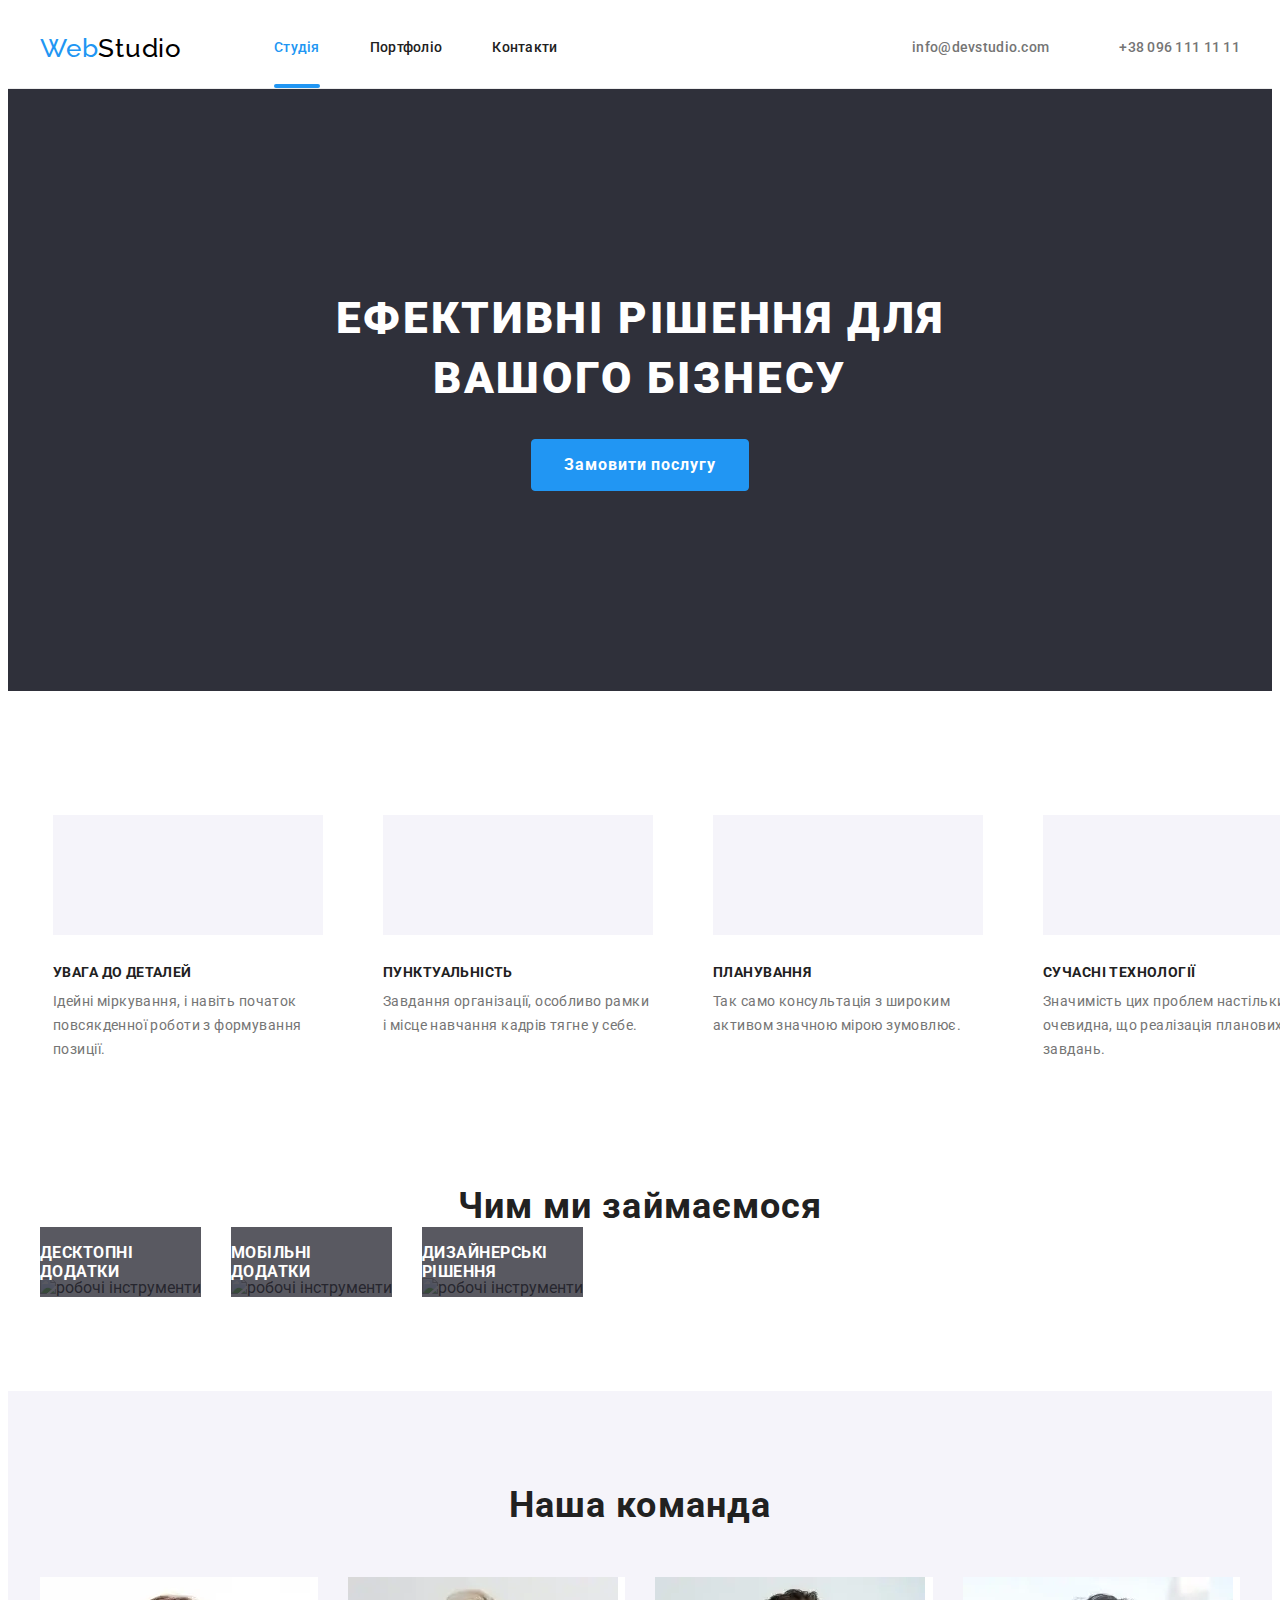
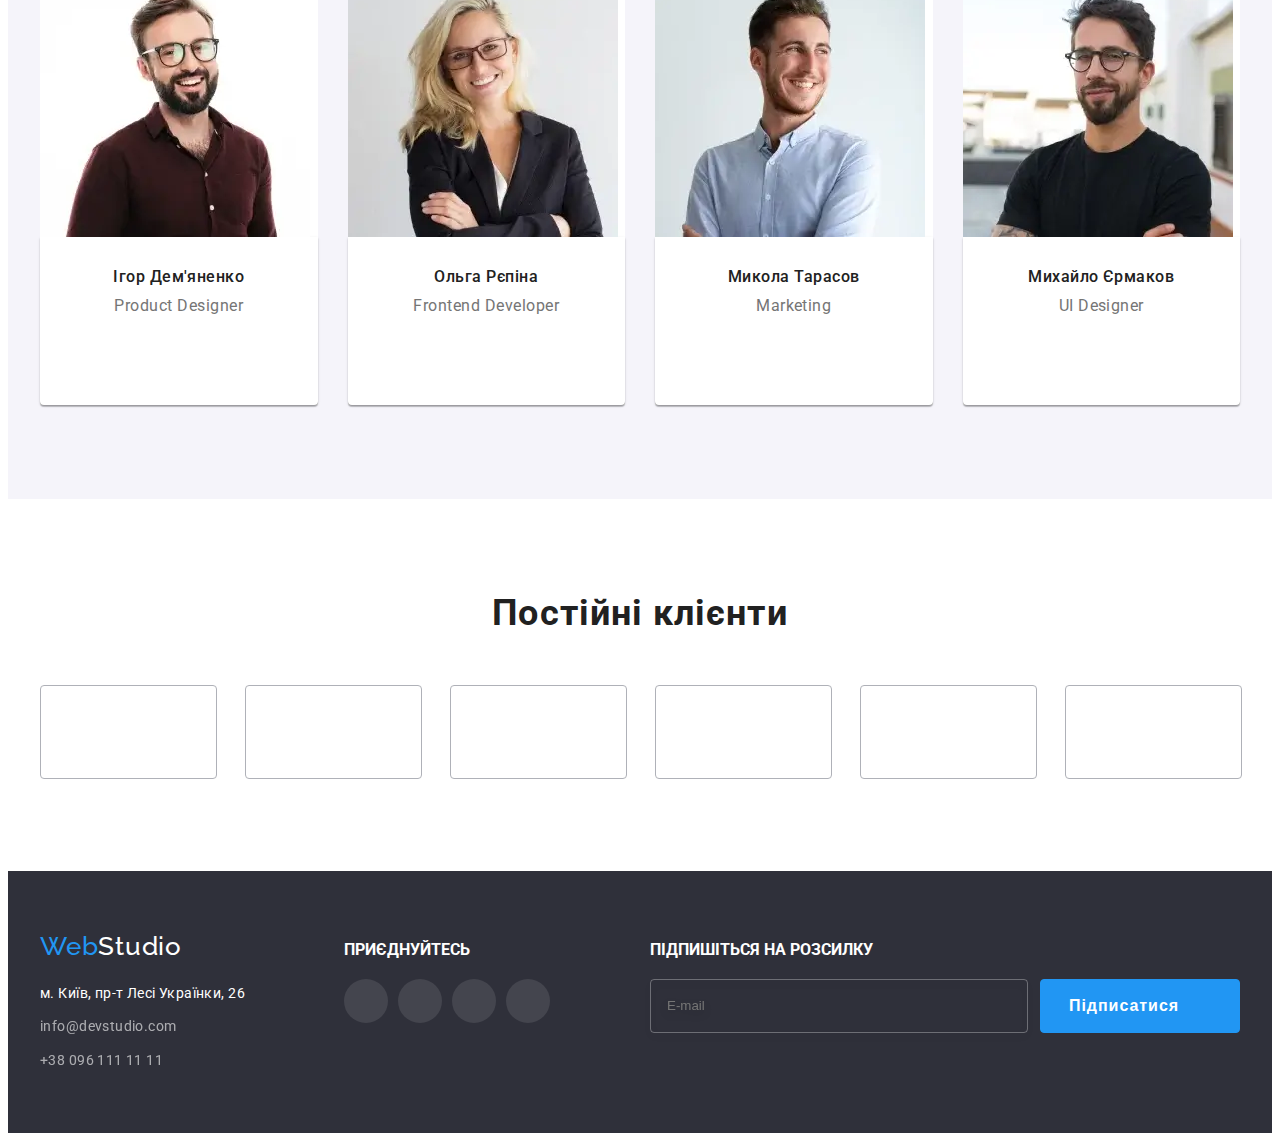
==== commit de05a98c: "Add files via upload" ====
--- a/index.html
+++ b/index.html
@@ -28,6 +28,11 @@
                     </li>
                 </ul>
             </nav>
+            <button type="button" class="mobile-menu-btn" data-menu-open>
+                <svg class="mobile-menu-btn__icon" width="40" height="40">
+                    <use href="./images/sprite.svg#icon-menu-burger"></use>
+                </svg>
+            </button>
             <ul class="contacts-list list">
                 <li class="contact-list__item">
                     <a class="contact-list__information link" href="mailto:info@devstudio.com">
@@ -47,6 +52,46 @@
                 </li>
             </ul>
         </div>
+        <!-- Mobile menu -->
+        <div class="mobile-menu" data-menu>
+            <div class="container mobile-menu-container">
+                <button type="button" class="mobile-menu__close-btn" data-menu-close>
+                    <svg class="mobile-menu__close-icon" width="18" height="18">
+                        <use href="./images/sprite.svg#close-icon-2"></use>
+                    </svg>
+                </button>
+                <ul class="mobile-menu__navigation">
+                    <li class="mobile-menu__nav-list mobile-menu__nav-list-accent list">Студія</li>
+                    <li class="mobile-menu__nav-list list">Портфоліо</li>
+                    <li class="mobile-menu__nav-list list">Контакти</li>
+                </ul>
+                <ul class="mobile-menu__contacts">
+                    <li class="mobile-menu__contact-list list">
+                        <a class="mobile-menu__contact-mail link" href="tel:+380961111111">+38 096 111 11 11</a>
+                    </li>
+                    <li class="mobile-menu__contact-list list">
+                        <a class="mobile-menu__contact-tel link" href="mailto:info@devstudio.com">info@devstudio.com</a>
+                    </li>
+                </ul>
+                <ul class="mobile-menu__links">
+                    <li class="mobile-menu__social-link list">
+                        <a class="mobile-menu__link link" href="#">Instagram</a>
+                        <span class="mobile-menu__line">|</span>
+                    </li>
+                    <li class="mobile-menu__social-link list">
+                        <a class="mobile-menu__link link" href="#">Twitter</a>
+                        <span class="mobile-menu__line">|</span>
+                    </li>
+                    <li class="mobile-menu__social-link list">
+                        <a class="mobile-menu__link link" href="#">Facebook</a>
+                        <span class="mobile-menu__line">|</span>
+                    </li>
+                    <li class="mobile-menu__social-link list">
+                        <a class="mobile-menu__link link" href="#">LinkedIn</a>
+                    </li>
+                </ul>
+            </div>
+        </div>
     </header>
     <main>
         <section class="hero">
@@ -104,15 +149,33 @@
                 <h2 class="subtitle">Чим ми займаємося</h2>
                 <ul class="feature-list__photos">
                     <li class="feature-list__photo list">
-                        <img src="./images/img_001.jpg" alt="робочі інструменти">
+                        <picture>
+                            <source srcset="./images/service-desktop-001.webp 1x, ./images/service-desktop-@2x-001.webp 2x,"
+                                media="(min-width: 1200px)" type="image/webp" />
+                            <source srcset="./images/service-desktop-001.jpg 1x, ./images/service-desktop-@2x-001.jpg 2x,"
+                                media="(min-width: 1200px)" />
+                            <img src="./images/service-desktop-001.jpg" alt="робочі інструменти">
+                        </picture>
                         <strong class="feature-list__signature">Десктопні додатки</strong>
                     </li>
                     <li class="feature-list__photo list">
-                        <img src="./images/img_002.jpg" alt="робочі інструменти">
+                        <picture>
+                            <source srcset="./images/service-desktop-002.webp 1x, ./images/service-desktop-@2x-002.webp 2x,"
+                                media="(min-width: 1200px)" type="image/webp" />
+                            <source srcset="./images/service-desktop-002.jpg 1x, ./images/service-desktop-@2x-002.jpg 2x,"
+                                media="(min-width: 1200px)" />
+                            <img src="./images/service-desktop-002.jpg" alt="робочі інструменти">
+                        </picture>
                         <strong class="feature-list__signature">Мобільні додатки</strong>
                     </li>
                     <li class="feature-list__photo list">
-                        <img src="./images/img_003.jpg" alt="робочі інструменти">
+                        <picture>
+                            <source srcset="./images/service-desktop-003.webp 1x, ./images/service-desktop-@2x-003.webp 2x,"
+                                media="(min-width: 1200px)" type="image/webp" />
+                            <source srcset="./images/service-desktop-003.jpg 1x, ./images/service-desktop-@2x-003.jpg 2x,"
+                                media="(min-width: 1200px)" />
+                            <img src="./images/service-desktop-003.jpg" alt="робочі інструменти">
+                        </picture>
                         <strong class="feature-list__signature">Дизайнерські рішення</strong>
                     </li>
                 </ul>
@@ -124,7 +187,21 @@
                 <h2 class="subtitle">Наша команда</h2>
                 <ul class="about-team">
                     <li class="about-team__items list">
-                        <img src="./images/img-1(1).jpg" width="270" alt="команда">
+                        <picture>
+                            <source srcset="./images/emloyer-desktop-001.webp 1x, ./images/emloyer-desktop-@2x-001.webp 2x,"
+                                media="(min-width: 1200px)" type="image/webp" />
+                            <source srcset="./images/emloyer-desktop-001.jpg 1x, ./images/emloyer-desktop-@2x-001.jpg 2x,"
+                                media="(min-width: 1200px)" />
+                            <source srcset="./images/emloyer-tablet-001.webp 1x, ./images/emloyer-tablet-@2x-001.webp 2x,"
+                                media="(min-width: 768px)" type="image/webp" />
+                            <source srcset="./images/emloyer-tablet-001.jpg 1x, ./images/emloyer-tablet-@2x-001.jpg 2x,"
+                                media="(min-width: 768px)" />
+                            <source srcset="./images/emloyer-mobile-001.webp 1x, ./images/emloyer-mobile-@2x-001.webp 2x,"
+                                media="(max-width: 767px)" type="image/webp" />
+                            <source srcset="./images/emloyer-mobile-001.jpg 1x, ./images/emloyer-mobile-@2x-001.jpg 2x,"
+                                media="(max-width: 767px)" />
+                            <img src="./images/emloyer-mobile-001.jpg" alt="команда">
+                        </picture>
                         <div class="about-team__text">
                             <h3 class="about-team__name">Ігор Дем'яненко</h3>
                             <p class="about-team__item">Product Designer</p>
@@ -161,7 +238,21 @@
                         </div>
                     </li>
                     <li class="about-team__items list">
-                        <img src="./images/img-1(2).jpg" width="270" alt="команда">
+                        <picture>
+                            <source srcset="./images/emloyer-desktop-002.webp 1x, ./images/emloyer-desktop-@2x-002.webp 2x,"
+                                media="(min-width: 1200px)" type="image/webp" />
+                            <source srcset="./images/emloyer-desktop-002.jpg 1x, ./images/emloyer-desktop-@2x-002.jpg 2x,"
+                                media="(min-width: 1200px)" />
+                            <source srcset="./images/emloyer-tablet-002.webp 1x, ./images/emloyer-tablet-@2x-002.webp 2x,"
+                                media="(min-width: 768px)" type="image/webp" />
+                            <source srcset="./images/emloyer-tablet-002.jpg 1x, ./images/emloyer-tablet-@2x-002.jpg 2x,"
+                                media="(min-width: 768px)" />
+                            <source srcset="./images/emloyer-mobile-002.webp 1x, ./images/emloyer-mobile-@2x-002.webp 2x,"
+                                media="(max-width: 767px)" type="image/webp" />
+                            <source srcset="./images/emloyer-mobile-002.jpg 1x, ./images/emloyer-mobile-@2x-002.jpg 2x,"
+                                media="(max-width: 767px)" />
+                            <img src="./images/emloyer-mobile-002.jpg" alt="команда">
+                        </picture>
                         <div class="about-team__text">
                             <h3 class="about-team__name">Ольга Рєпіна</h3>
                             <p class="about-team__item">Frontend Developer</p>
@@ -198,7 +289,21 @@
                         </div>
                     </li>
                     <li class="about-team__items list">
-                        <img src="./images/img-1(3).jpg" width="270" alt="команда">
+                        <picture>
+                            <source srcset="./images/emloyer-desktop-003.webp 1x, ./images/emloyer-desktop-@2x-003.webp 2x,"
+                                media="(min-width: 1200px)" type="image/webp" />
+                            <source srcset="./images/emloyer-desktop-003.jpg 1x, ./images/emloyer-desktop-@2x-003.jpg 2x,"
+                                media="(min-width: 1200px)" />
+                            <source srcset="./images/emloyer-tablet-003.webp 1x, ./images/emloyer-tablet-@2x-003.webp 2x,"
+                                media="(min-width: 768px)" type="image/webp" />
+                            <source srcset="./images/emloyer-tablet-003.jpg 1x, ./images/emloyer-tablet-@2x-003.jpg 2x,"
+                                media="(min-width: 768px)" />
+                            <source srcset="./images/emloyer-mobile-003.webp 1x, ./images/emloyer-mobile-@2x-003.webp 2x,"
+                                media="(max-width: 767px)" type="image/webp" />
+                            <source srcset="./images/emloyer-mobile-003.jpg 1x, ./images/emloyer-mobile-@2x-003.jpg 2x,"
+                                media="(max-width: 767px)" />
+                            <img src="./images/emloyer-mobile-003.jpg" alt="команда">
+                        </picture>
                         <div class="about-team__text">
                             <h3 class="about-team__name">Микола Тарасов</h3>
                             <p class="about-team__item">Marketing</p>  
@@ -235,7 +340,21 @@
                         </div>
                     </li>
                     <li class="about-team__items list">
-                        <img src="./images/img-1(4).jpg" width="270" alt="команда">
+                        <picture>
+                            <source srcset="./images/emloyer-desktop-004.webp 1x, ./images/emloyer-desktop-@2x-004.webp 2x,"
+                                media="(min-width: 1200px)" type="image/webp" />
+                            <source srcset="./images/emloyer-desktop-004.jpg 1x, ./images/emloyer-desktop-@2x-004.jpg 2x,"
+                                media="(min-width: 1200px)" />
+                            <source srcset="./images/emloyer-tablet-004.webp 1x, ./images/emloyer-tablet-@2x-004.webp 2x,"
+                                media="(min-width: 768px)" type="image/webp" />
+                            <source srcset="./images/emloyer-tablet-004.jpg 1x, ./images/emloyer-tablet-@2x-004.jpg 2x,"
+                                media="(min-width: 768px)" />
+                            <source srcset="./images/emloyer-mobile-004.webp 1x, ./images/emloyer-mobile-@2x-004.webp 2x,"
+                                media="(max-width: 767px)" type="image/webp" />
+                            <source srcset="./images/emloyer-mobile-004.jpg 1x, ./images/emloyer-mobile-@2x-004.jpg 2x,"
+                                media="(max-width: 767px)" />
+                            <img src="./images/emloyer-mobile-004.jpg" alt="команда">
+                        </picture>
                         <div class="about-team__text">
                             <h3 class="about-team__name">Михайло Єрмаков</h3>
                             <p class="about-team__item">UI Designer</p> 
@@ -439,6 +558,9 @@
         </div>
     </div>
 
+
+
     <script src="./js/modal.js"></script>
+    <script src="./js/mobile-menu.js"></script>
 </body>
 </html>--- a/css/main.min.css
+++ b/css/main.min.css
@@ -0,0 +1 @@
+:root{--primery-font-family: Roboto, sans-serif;--secondary-font-family: Raleway, sans-serif;--primery-text-color-teme-light: #000000;--secondary-text-color-teme-light: #212121;--primery-text-color-teme-dark: #FFFFFF;--secondary-text-color-teme-dark: #757575;--third-text-color-teme-dark: #afb1b8;--accent-color: #2196F3;--via-magenta: #FF0090;--background-color-teme-dark: #2F303A;--background-color-teme-light: #F5F4FA}body{font-family:var(--primery-font-family)}h1,h2,h3,h4,h5,h6,p{margin-top:0;margin-bottom:0}ul,ol{margin-top:0;margin-bottom:0;padding-left:0}img{display:block}.list{list-style:none}.link{text-decoration:none}.accent{color:var(--accent-color)}.visuality-hidden{position:absolute;width:1px;height:1px;margin:-1px;border:0;padding:0;white-space:nowrap;clip-path:inset(0 0 0 0);overflow:hidden}.container{padding-left:15px;padding-right:15px}@media screen and (min-width: 480px){.container{width:448px;margin-left:auto;margin-right:auto}}@media screen and (min-width: 768px){.container{width:738px}}@media screen and (min-width: 1200px){.container{width:1200px}}.main-title{max-width:360px;word-wrap:break-word;text-align:center;font-weight:900;font-size:26px;line-height:1.42;letter-spacing:.06em;text-transform:uppercase;color:var(--primery-text-color-teme-dark)}@media screen and (min-width: 1200px){.main-title{max-width:690px;font-size:44px;line-height:1.36}}.subtitle{justify-content:center;margin-bottom:50px;text-align:center;font-weight:700;font-size:36px;line-height:1.16;letter-spacing:.03em;color:var(--secondary-text-color-teme-light)}.logo-link{margin-right:92px;font-family:var(--secondary-font-family);font-weight:500;font-size:26px;line-height:1.19;letter-spacing:.03em;color:var(--primery-text-color-teme-light)}.modal-button{min-width:160px;padding:10px 32px;border:1px solid var(--accent-color);border-radius:4px;margin-top:30px;font-family:inherit;font-weight:700;font-size:16px;line-height:1.87;letter-spacing:.06em;color:var(--primery-text-color-teme-dark);background-color:var(--accent-color);text-transform:none;cursor:pointer}.social-list{display:flex;justify-content:center;gap:10px}.social-list-link{display:flex;align-items:center;justify-content:center;width:44px;height:44px;background-color:var(--primery-text-color-teme-dark);border-radius:50%;fill:var(--third-text-color-teme-dark);transition:background-color 250ms cubic-bezier(0.4, 0, 0.2, 1),fill 250ms cubic-bezier(0.4, 0, 0.2, 1)}.social-list-link:hover,.social-list-link:focus{background-color:var(--accent-color);fill:var(--primery-text-color-teme-dark)}.backdrop{position:fixed;top:0;left:0;width:100vw;height:100vh;background:rgba(0,0,0,.2);transition:opacity 250ms cubic-bezier(0.4, 0, 0.2, 1),visibility 250ms cubic-bezier(0.4, 0, 0.2, 1)}.backdrop.is-hidden{opacity:0;visibility:hidden;pointer-events:none}.modal{position:absolute;top:50%;left:50%;transform:translate(-50%, -50%) scale(1);width:528px;height:580px;border-radius:4px;background-color:var(--primery-text-color-teme-dark);transition:transform 250ms cubic-bezier(0.4, 0, 0.2, 1);padding:40px}.backdrop.is-hidden .modal{transform:translate(-50%, -50%) scale(0.75)}.modal-close-btn{position:absolute;top:8px;right:8px;padding:0;display:flex;justify-content:center;align-items:center;width:30px;height:30px;border-radius:50%;border:1px solid rgba(0,0,0,.1);background-color:rgba(0,0,0,0);fill:var(--primery-text-color-teme-light);cursor:pointer;transition:fill 250ms cubic-bezier(0.4, 0, 0.2, 1)}.modal-close-btn:hover,.modal-close-btn:focus{fill:var(--accent-color)}.modal-header{margin-bottom:12px;font-style:normal;font-weight:700;font-size:20px;line-height:1.15;text-align:center;letter-spacing:.03em;color:var(--secondary-text-color-teme-light)}.contact-text-name{display:block;font-style:normal;font-weight:400;font-size:12px;line-height:1.16;letter-spacing:.01em;color:var(--secondary-text-color-teme-dark)}.contact-form-field{display:block;margin-bottom:10px}.contact-form-input-wrapper{position:relative;display:block;margin-top:4px}.contact-form-input{width:100%;height:40px;padding-left:42px;border:1px solid rgba(33,33,33,.2);border-radius:4px;transition:border-color 250ms cubic-bezier(0.4, 0, 0.2, 1)}.contact-form-input:focus{outline:none;border-color:var(--accent-color)}.contact-form-icon{position:absolute;top:50%;left:12px;transform:translateY(-50%);transition:background-color 250ms cubic-bezier(0.4, 0, 0.2, 1),fill 250ms cubic-bezier(0.4, 0, 0.2, 1)}.contact-form-input:focus+.contact-form-icon{fill:var(--accent-color)}.contact-form-message{width:100%;height:120px;margin-top:4px;padding:12px 16px;resize:none;border:1px solid rgba(33,33,33,.2);border-radius:4px;transition:border-color 250ms cubic-bezier(0.4, 0, 0.2, 1)}.contact-form-message:focus{outline:none;border-color:var(--accent-color)}.contact-form-message::placeholder{color:rgba(117,117,117,.5)}.contact-form-checkbox-wrapper{margin-bottom:30px;display:flex;justify-content:center}.contact-form-checkbox-label{display:flex;align-items:center;position:relative;font-style:normal;font-weight:400;font-size:14px;line-height:1.71;letter-spacing:.03em;color:var(--secondary-text-color-teme-dark)}.contact-form-checkbox-label::before{content:"";display:inline-block;width:16px;height:16px;border:1px solid var(--secondary-text-color-teme-light);cursor:pointer;margin-right:10px}.contact-form-checkbox:checked+.contact-form-checkbox-label::before{background-image:url(../images/icon-check.svg);border:var(--accent-color)}.contact-form-checkbox:focus+.contact-form-checkbox-label::before{outline:1px solid var(--accent-color)}.contact-form-checkbox-label>a{color:var(--accent-color);text-decoration:underline var(--accent-color)}.contact-form-submit-btn{display:block;margin:0 auto;padding:10px 52px;border:1px solid var(--accent-color);background-color:var(--accent-color);border-radius:4px;font-weight:700;font-size:16px;line-height:1.87;letter-spacing:.06em;color:var(--primery-text-color-teme-dark);text-transform:none;cursor:pointer;transition:box-shadow 250ms cubic-bezier(0.4, 0, 0.2, 1)}.contact-form-submit-btn:hover,.contact-form-submit-btn:focus{box-shadow:0px 4px 4px rgba(0,0,0,.15)}.mobile-menu{position:absolute;top:0;left:0;background-color:var(--primery-text-color-teme-dark);width:100%;height:100vw;overflow:auto;opacity:0;visibility:hidden;pointer-events:none;transition:opacity 250ms cubic-bezier(0.4, 0, 0.2, 1),visibility 250ms cubic-bezier(0.4, 0, 0.2, 1)}@media screen and (min-width: 768px){.mobile-menu{display:none}}.mobile-menu.is-open{opacity:1;visibility:visible;pointer-events:auto}.mobile-menu-container{position:relative;padding-top:48px;padding-bottom:48px}.mobile-menu__close-btn{position:absolute;top:10px;right:10px;border:none;padding:0;line-height:0;display:flex;justify-content:center;align-items:center;width:40px;height:40px;background-color:rgba(0,0,0,0);fill:var(--primery-text-color-teme-light);cursor:pointer;transition:fill 250ms cubic-bezier(0.4, 0, 0.2, 1)}.mobile-menu__close-btn:hover,.mobile-menu__close-btn:focus{fill:var(--accent-color)}.mobile-menu__navigation{font-family:var(--primery-font-family);font-style:normal;font-weight:500;font-size:40px;line-height:1.18;letter-spacing:.02em;color:var(--secondary-text-color-teme-light)}.mobile-menu__nav-list:not(:last-child){margin-bottom:32px}.mobile-menu__nav-list-accent{color:var(--accent-color)}.mobile-menu__contacts{padding-top:186px}.mobile-menu__contact-list{margin-bottom:32px}.mobile-menu__contact-mail{font-family:var(--primery-font-family);font-style:normal;font-weight:500;font-size:34px;line-height:1.18;letter-spacing:.02em;color:var(--accent-color)}.mobile-menu__contact-tel{font-family:var(--primery-font-family);font-style:normal;font-weight:500;font-size:24px;line-height:1.18;letter-spacing:.02em;color:var(--secondary-text-color-teme-light)}.mobile-menu__links{margin-top:32px;display:flex}.mobile-menu__social-link{margin-right:5px}.mobile-menu__link{font-family:var(--primery-font-family);font-style:normal;font-weight:500;font-size:18px;line-height:1.22px;letter-spacing:.02em;color:var(--accent-color)}.mobile-menu__line{font-style:normal;font-weight:400px;font-style:12px;line-height:15px;color:rgba(33,33,33,.2)}.page-header{padding-top:16px;padding-bottom:16px;position:relative}@media screen and (min-width: 768px){.page-header{padding:0;border-bottom:1px solid #ececec}}.header-container{display:flex;justify-content:space-between;align-items:center}@media screen and (min-width: 768px){.header-container{display:flex;align-items:center}}.mobile-menu-btn{background-color:rgba(0,0,0,0);border:none;padding:0;line-height:0}@media screen and (min-width: 768px){.mobile-menu-btn{display:none}}.mobile-menu-btn__icon{fill:var(--secondary-text-color-teme-light)}.navigation{display:flex;align-items:center}.nav-list{display:none}@media screen and (min-width: 768px){.nav-list{display:flex;align-items:center}.nav-list__item:not(:last-child){margin-right:50px}}.nav-list__link{position:relative;display:block;padding-top:32px;padding-bottom:32px;font-weight:500;font-size:14px;line-height:1.14;letter-spacing:.02em;color:var(--secondary-text-color-teme-light);transition:color 250ms cubic-bezier(0.4, 0, 0.2, 1)}.nav-list__link:hover,.nav-list__link:focus{color:var(--accent-color)}.nav-list__link-hover::after{position:absolute;bottom:0;left:0;content:"";width:100%;height:4px;background-color:var(--accent-color);border-radius:2px}.contacts-list{display:none}@media screen and (min-width: 768px){.contacts-list{margin-left:auto;display:flex;flex-direction:column}}@media screen and (min-width: 1200px){.contacts-list{flex-direction:row;align-items:center}.contacts-list:not(:last-child){margin-right:10px}}@media screen and (min-width: 768px){.contact-list__item:not(:last-child){padding-bottom:10px}}@media screen and (min-width: 1200px){.contact-list__item:not(:last-child){padding-bottom:0;margin-right:50px}}.contact-list__information{display:flex;align-items:center;font-weight:500;font-size:12px;line-height:1.16;letter-spacing:.02em;color:var(--secondary-text-color-teme-dark);transition:color 250ms cubic-bezier(0.4, 0, 0.2, 1)}.contact-list__information:hover,.contact-list__information:focus{color:var(--accent-color);fill:var(--accent-color)}@media screen and (min-width: 1200px){.contact-list__information{font-size:14px;line-height:1.14}}.contact-item{margin-right:10px;fill:currentColor}.hero{max-width:480px;margin:auto;background-image:linear-gradient(rgba(47, 48, 58, 0.4), rgba(47, 48, 58, 0.4)),url("../images/Img.png");background-size:cover;background-repeat:no-repeat;padding-top:118px;padding-bottom:118px;background-color:var(--background-color-teme-dark)}@media(min-device-pixel-ratio: 2),(min-resolution: 192dpi),(min-resolution: 2dppx){.hero{background-image:url("../images/Img@2x.png")}}@media screen and (min-width: 768px){.hero{max-width:768px}}@media screen and (min-width: 1200px){.hero{max-width:1600px;padding-top:200px;padding-bottom:200px}}.hero-container{display:flex;flex-direction:column;align-items:center}.feature-text{padding-top:60px;padding-bottom:60px}@media screen and (min-width: 1200px){.feature-text{padding-top:94px;padding-bottom:0}}.feature-text>.container{margin:0}@media screen and (min-width: 768px){.feature-list{display:flex;flex-wrap:wrap;margin-left:-30px;margin-top:-30px}}@media screen and (min-width: 1200px){.feature-list{display:flex;flex-wrap:nowrap;flex-direction:row;align-items:flex-start;margin:0;gap:30px}}.feature-list__items{width:450px}@media screen and (min-width: 768px){.feature-list__items{width:354px;box-sizing:border-box;flex-basis:50%;margin-left:30px;margin-top:30px;padding:0;line-height:0}}@media screen and (min-width: 1200px){.feature-list__items{width:270px}.feature-list__items:not(:last-child){padding-bottom:30px}}.feature-list__wrapper{margin-bottom:30px;display:flex;align-items:center;justify-content:center;width:450px;height:120px;background-color:var(--background-color-teme-light)}@media screen and (min-width: 768px){.feature-list__wrapper{width:354px}}@media screen and (min-width: 1200px){.feature-list__wrapper{width:270px}}.feature-list__item{margin-bottom:10px;text-align:center;font-weight:700;font-size:14px;line-height:1.14;letter-spacing:.03em;color:var(--secondary-text-color-teme-light)}@media screen and (min-width: 768px){.feature-list__item{text-align:left}}.feature-list__text{font-weight:400;font-size:14px;line-height:1.71;letter-spacing:.03em;color:var(--secondary-text-color-teme-dark)}.feature-image{display:none}@media screen and (min-width: 1200px){.feature-image{display:block;padding-top:94px;padding-bottom:94px}}.feature-list__photos{display:flex;flex-direction:row}.feature-list__photo:not(:last-child){margin-right:30px}.feature-list__photo{position:relative}.feature-list__signature{position:absolute;bottom:0;left:0;content:"";width:100%;height:70px;display:flex;align-items:center;justify-content:center;letter-spacing:.03em;text-transform:uppercase;color:var(--primery-text-color-teme-dark);background-color:rgba(47,48,58,.8)}.our-team{padding-top:60px;padding-bottom:60px;background-color:var(--background-color-teme-light)}@media screen and (min-width: 1200px){.our-team{padding-top:94px;padding-bottom:94px}}.about-team{display:block;box-sizing:border-box}@media screen and (min-width: 1200px){.about-team{display:flex;flex-wrap:wrap;margin-left:-30px;margin-top:-30px}}.about-team__items{flex-basis:calc((100% - 120px)/4);margin-left:30px;margin-top:30px;background-color:var(--primery-text-color-teme-dark);border-bottom:var(--secondary-text-color-teme-light)}.about-team__text{padding:30px 20px;text-align:center;box-shadow:0px 1px 3px rgba(0,0,0,.12),0px 1px 1px rgba(0,0,0,.14),0px 2px 1px rgba(0,0,0,.2);border-radius:0px 0px 4px 4px}.about-team__name{margin-bottom:10px;font-weight:500;font-size:16px;line-height:1.19;letter-spacing:.03em;color:var(--secondary-text-color-teme-light)}.about-team__item{font-weight:400;font-size:16px;line-height:1.19;letter-spacing:.03em;color:var(--secondary-text-color-teme-dark);margin-bottom:16px}.our-clients{padding-top:60px;padding-bottom:60px}@media screen and (min-width: 1200px){.our-clients{padding-top:94px;padding-bottom:94px}}.clients{display:flex;flex-wrap:wrap;margin-left:-30px;margin-top:-30px}.clients__about{flex-basis:calc((100% - 60px)/2);margin-left:30px;margin-top:30px;width:210px;height:92px}@media screen and (min-width: 738px){.clients__about{flex-basis:calc((100% - 90px)/3);width:226px}}@media screen and (min-width: 1200px){.clients__about{flex-basis:calc((100% - 180px)/6);width:170px}}.clients__wrapper{display:flex;align-items:center;justify-content:center;width:100%;height:100%;border-bottom:var(--secondary-text-color-teme-light);border:1px solid var(--third-text-color-teme-dark);border-radius:4px;fill:var(--third-text-color-teme-dark);transition:border 250ms cubic-bezier(0.4, 0, 0.2, 1),fill 250ms cubic-bezier(0.4, 0, 0.2, 1)}.clients__wrapper:hover,.clients__wrapper:focus{fill:var(--accent-color);border:1px solid var(--accent-color)}.footer-contacts-container>.logo-link{color:var(--primery-text-color-teme-dark);text-align:center}.contact-address{margin-top:20px;display:flex;align-items:flex-start;flex-direction:column;font-style:normal;font-weight:400;font-size:14px;line-height:1.71;letter-spacing:.03em;color:var(--primery-text-color-teme-dark)}.contacts{margin-top:10px;font-weight:400;font-size:14px;line-height:1.71;letter-spacing:.03em;color:var(--primery-text-color-teme-dark);opacity:.6}.footer-links-container{padding-top:60px;padding-bottom:60px;display:flex;gap:20px;align-items:baseline;flex-direction:column}.footer-links-container>.footer-links-title{text-transform:uppercase;color:var(--primery-text-color-teme-dark)}.footer-links-container .social-list-link{background-color:rgba(255,255,255,.1);fill:var(--primery-text-color-teme-dark);transition:background-color 250ms cubic-bezier(0.4, 0, 0.2, 1)}.footer-links-container .social-list-link:hover,.footer-links-container .social-list-link:focus{background-color:var(--accent-color)}@media screen and (min-width: 768px){.footer-links-container{padding-top:0px;padding-bottom:0px;padding-left:160px}}@media screen and (min-width: 1200px){.footer-links-container{padding-left:0px;margin-left:70px}}.page-footer{display:flex;gap:70px;padding-top:60px;padding-bottom:60px;background-color:var(--background-color-teme-dark)}.footer-container{display:flex;flex-direction:column;align-items:center}@media screen and (min-width: 768px){.footer-container{flex-direction:row;align-items:baseline;flex-wrap:wrap}}.footer-subscription-container{display:flex;flex-direction:column;align-items:center}.footer-subscription-container>.footer-links-title{margin-bottom:20px;text-transform:uppercase;color:var(--primery-text-color-teme-dark)}@media screen and (min-width: 1200px){.footer-subscription-container{margin-left:auto;align-items:baseline}}.subscription-form{display:flex;flex-direction:column}@media screen and (min-width: 1200px){.subscription-form{flex-direction:row}}.subscription-form-input{width:450px;height:50px;padding-left:16px;margin-bottom:20px;color:var(--background-color-teme-light);background-color:inherit;border:1px solid rgba(255,255,255,.3);filter:drop-shadow(0px 4px 4px rgba(0, 0, 0, 0.15));border-radius:4px;transition:border-color 250ms cubic-bezier(0.4, 0, 0.2, 1)}.subscription-form-input:focus{outline:none;border-color:var(--accent-color)}@media screen and (min-width: 1200px){.subscription-form-input{width:358px;margin-bottom:0}}.subscription-form-submit-btn{width:200px;padding:10px 28px;border:1px solid var(--accent-color);background-color:var(--accent-color);border-radius:4px;cursor:pointer;transition:box-shadow 250ms cubic-bezier(0.4, 0, 0.2, 1)}.subscription-form-submit-btn:hover,.subscription-form-submit-btn:focus{box-shadow:0px 4px 4px rgba(0,0,0,.15)}@media screen and (min-width: 1200px){.subscription-form-submit-btn{margin-left:12px}}.subscription-form-text{display:flex;align-items:center;font-weight:700;font-size:16px;line-height:1.87;letter-spacing:.06em;color:var(--primery-text-color-teme-dark);text-transform:none}.subscription-icon{margin-left:10px}.project-filter{margin-bottom:50px;display:flex;justify-content:center}.projects-filter:not(:last-child){margin-right:8px}.project-filter-button{padding:5px 20px;border:1px solid var(--background-color-teme-light);background-color:rgba(0,0,0,0);border-radius:4px;font-family:inherit;font-weight:500;font-size:16px;line-height:1.63;letter-spacing:.03em;color:var(--primery-text-color-teme-light);background-color:var(--background-color-teme-light);text-transform:none;cursor:pointer;transition:background-color 250ms cubic-bezier(0.4, 0, 0.2, 1),color 250ms cubic-bezier(0.4, 0, 0.2, 1),box-shadow 250ms cubic-bezier(0.4, 0, 0.2, 1)}.project-filter-button:hover,.project-filter-button:focus{background-color:var(--accent-color);color:var(--primery-text-color-teme-dark);box-shadow:0px 3px 1px rgba(0,0,0,.1),0px 1px 2px rgba(0,0,0,.08),0px 2px 2px rgba(0,0,0,.12)}.project{padding-top:94px;padding-bottom:94px}.project-items-list{display:flex;flex-wrap:wrap;margin-left:-30px;margin-top:-30px}.project-list-items{flex-basis:calc((100% - 120px)/4);margin-left:30px;margin-top:30px;border-bottom:var(--secondary-text-color-teme-light)}.project-list{display:block;width:100%;height:100%;transition:box-shadow 250ms cubic-bezier(0.4, 0, 0.2, 1)}.project-list:hover{box-shadow:0px 1px 1px rgba(0,0,0,.12),0px 4px 4px rgba(0,0,0,.06),1px 4px 6px rgba(0,0,0,.16)}.project-list:hover .project-overlay{transform:translateY(0)}.project-wrapper{position:relative;overflow:hidden}.project-overlay{position:absolute;top:0;left:0;width:100%;height:100%;background-color:rgba(33,150,243,.9);transform:translateY(100%);transition:transform 250ms cubic-bezier(0.4, 0, 0.2, 1)}.project-text{padding:62px 24px;font-style:normal;font-weight:400;font-size:18px;line-height:1.56;letter-spacing:.03em;color:var(--primery-text-color-teme-dark)}.project-list-text{padding:20px 24px;border:solid #eee;border-width:0px 1px 1px 1px}.project-item{margin-bottom:4px;font-weight:700;font-size:18px;line-height:2;letter-spacing:.06em;color:var(--secondary-text-color-teme-light)}.project-list-item{font-weight:400;font-size:16px;line-height:1.87;letter-spacing:.03em;color:var(--secondary-text-color-teme-dark)}/*# sourceMappingURL=main.min.css.map */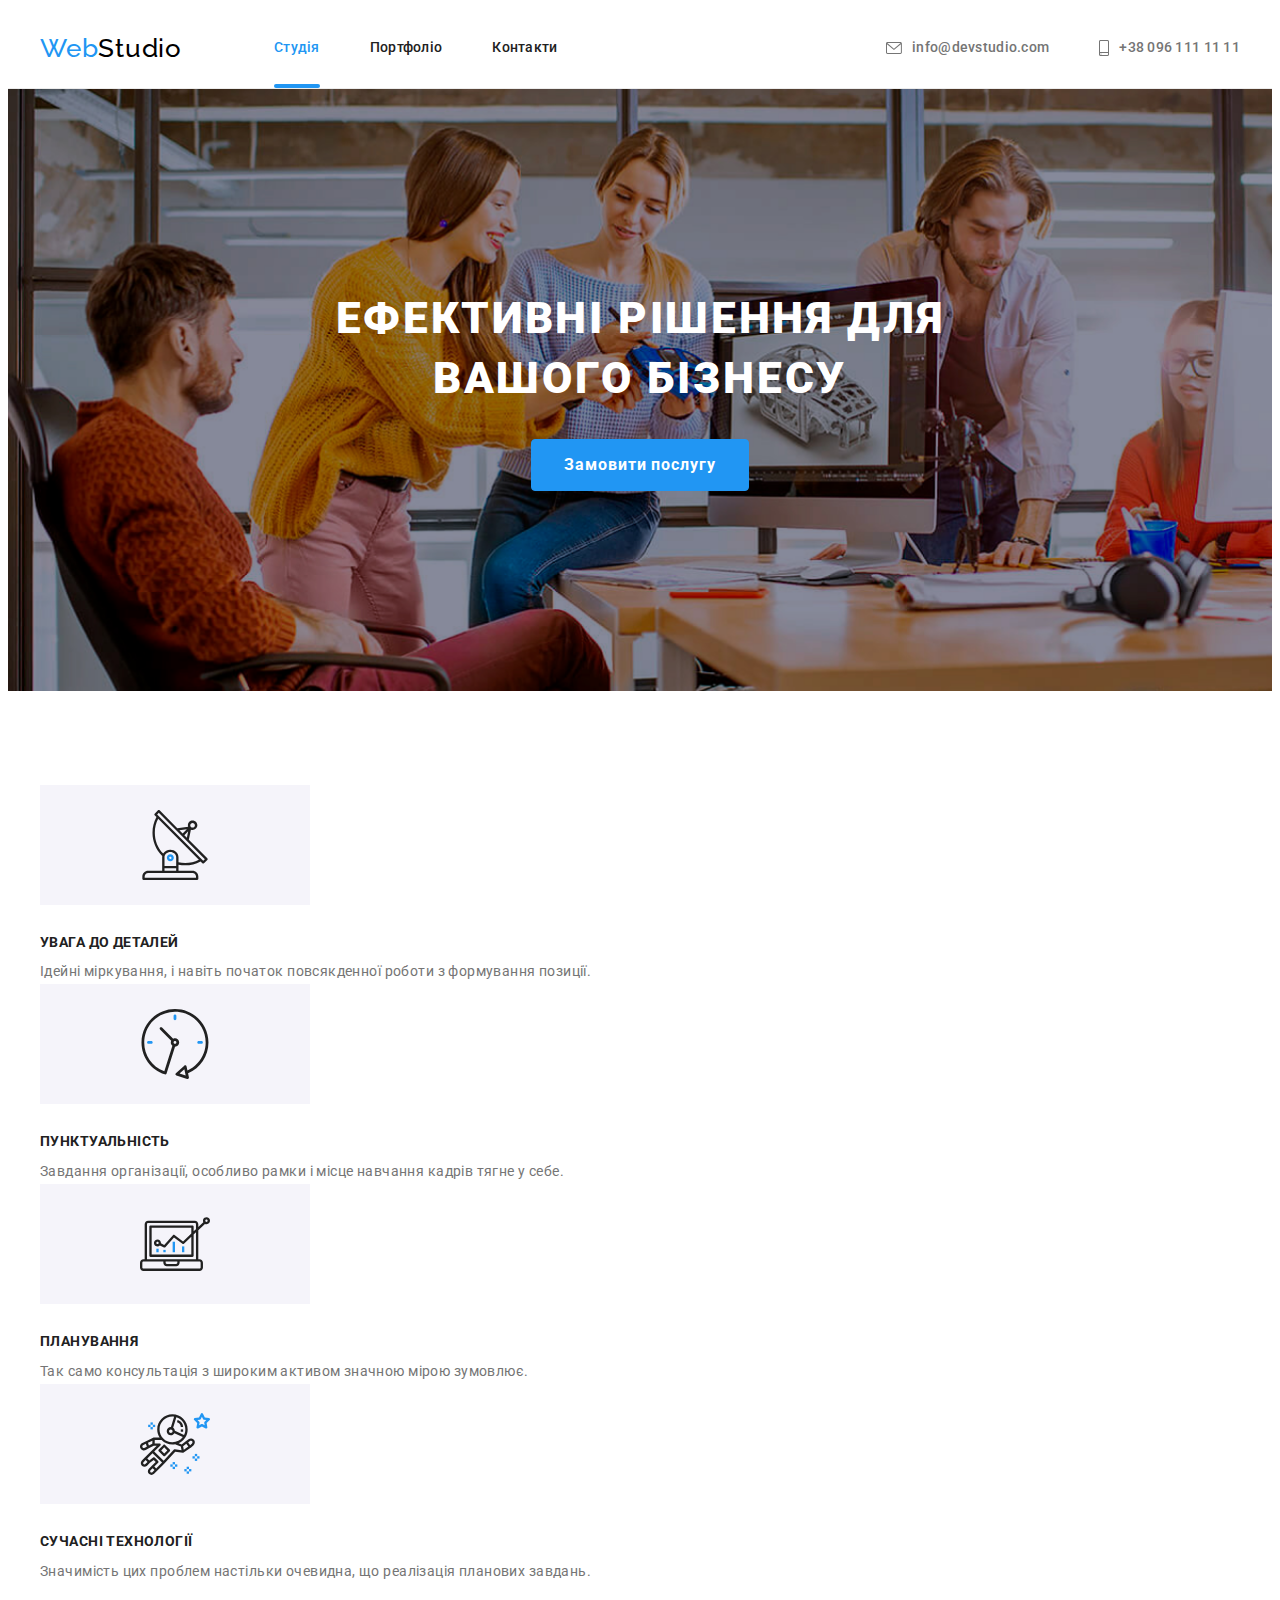
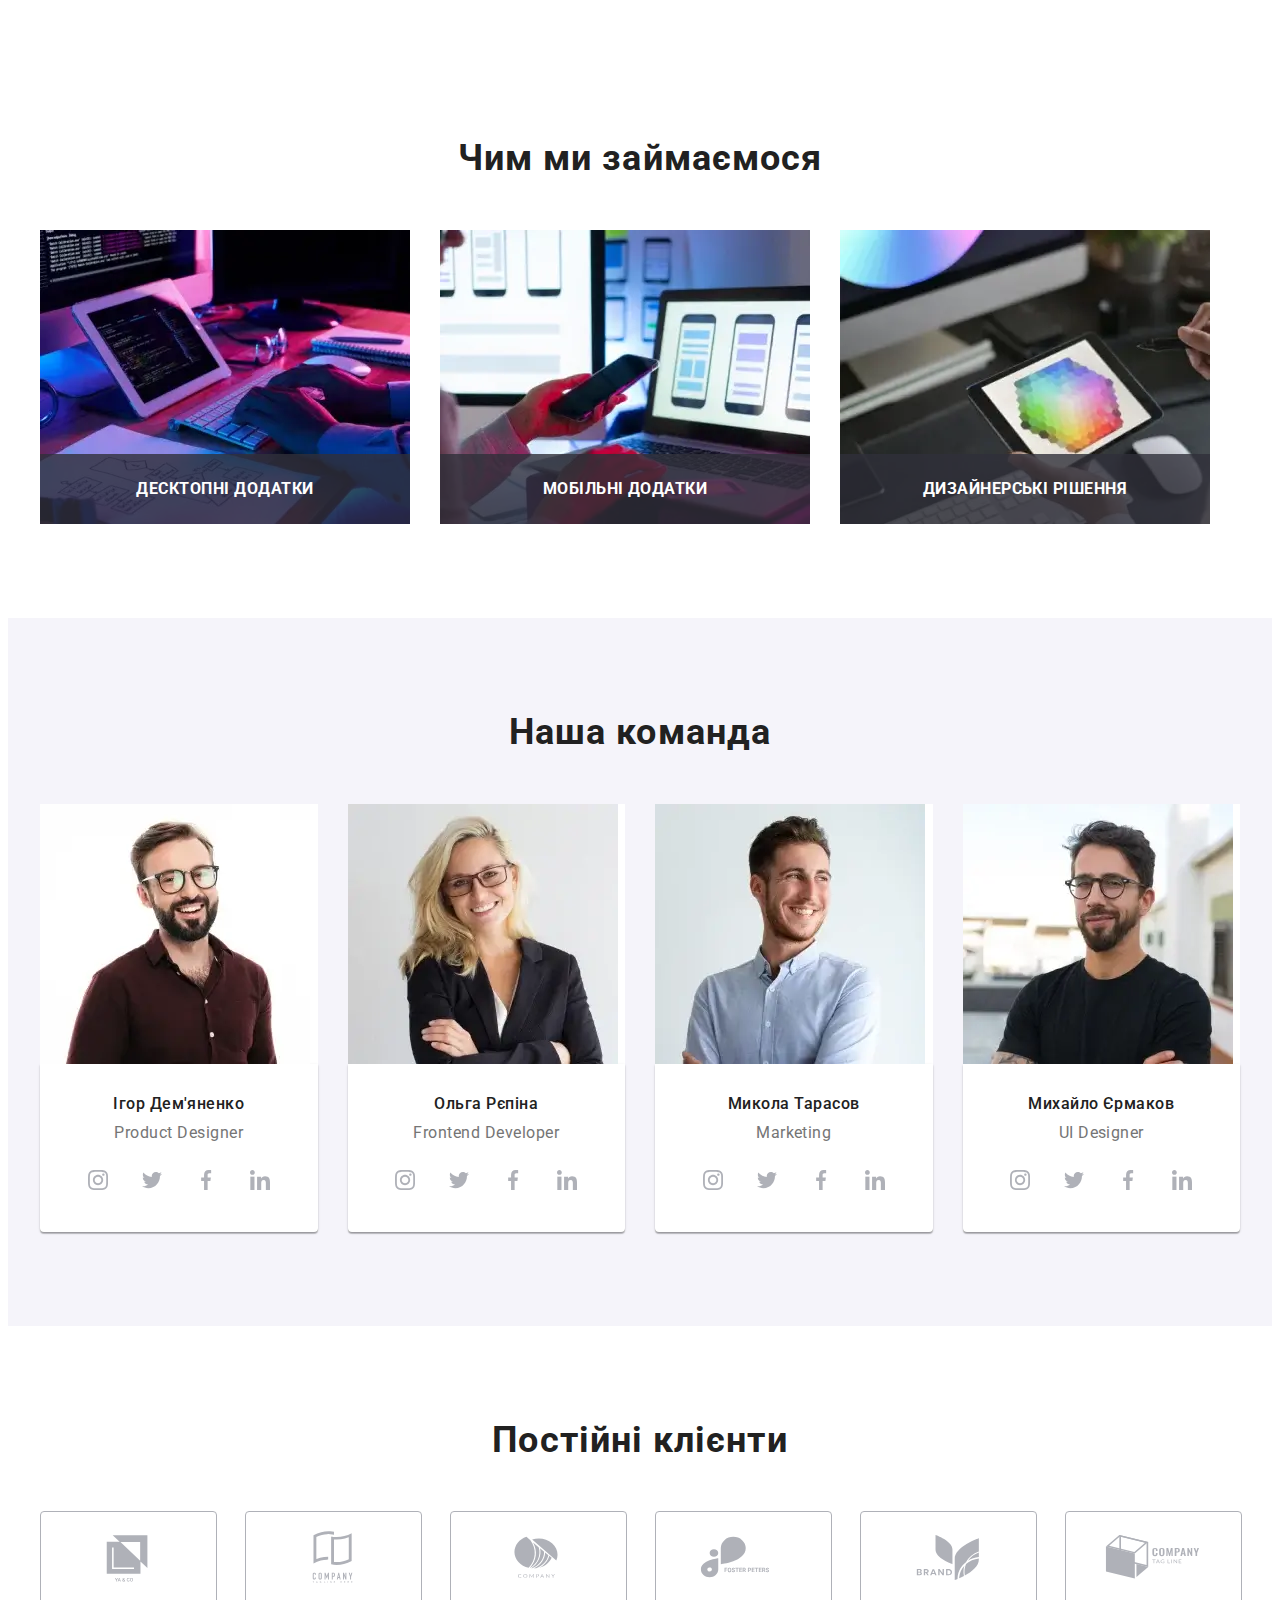
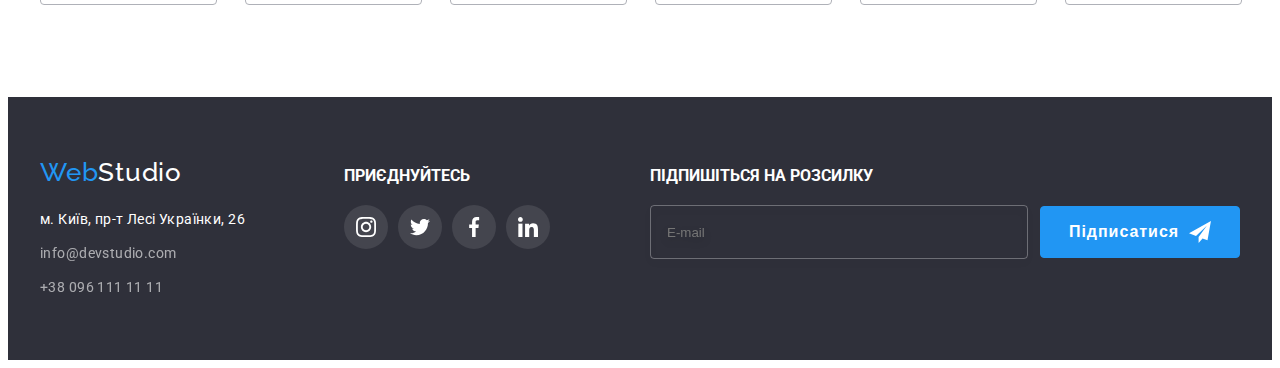
==== commit b40ce488: "Add files via upload" ====
--- a/index.html
+++ b/index.html
@@ -8,7 +8,7 @@
     <link rel="preconnect" href="https://fonts.googleapis.com">
     <link rel="preconnect" href="https://fonts.gstatic.com" crossorigin>
     <link href="https://fonts.googleapis.com/css2?family=Raleway:wght@700&family=Roboto:wght@400;500;700;900&display=swap" rel="stylesheet">
-    <link rel="stylesheet" href="https://cdnjs.cloudflare.com/ajax/libs/modern-normalize/1.1.0/modern-normalize.min.css" integrity="sha512-wpPYUAdjBVSE4KJnH1VR1HeZfpl1ub8YT/NKx4PuQ5NmX2tKuGu6U/JRp5y+Y8XG2tV+wKQpNHVUX03MfMFn9Q==" crossorigin="anonymous" referrerpolicy="no-referrer" />
+    <link rel="stylesheet" href="https://cdnjs.cloudflare.com/ajax/libs/modern-normalize/1.1.0/modern-normalize.min.css" integrity="sha512-wpPYUAdjBVSE4KJnH1VR1HeZfpl1ub8YT/NKx4PuQ5NmX2tKuGu6U/JRp5y+Y8XG2tV+wKQpNHVUX03MfMFn9Q==" crossorigin="anonymous" referrerpolicy="no-referrer">
     <link rel="stylesheet" href="./css/main.min.css">
 </head>
 <body>
@@ -24,12 +24,12 @@
                         <a class="nav-list__link link" href="portfolio.html">Портфоліо</a>
                     </li>
                     <li class="nav-list__item">
-                        <a class="nav-list__link link" href="#">Контакти</a>
+                        <a class="nav-list__link link" href="#address">Контакти</a>
                     </li>
                 </ul>
             </nav>
             <button type="button" class="mobile-menu-btn" data-menu-open>
-                <svg class="mobile-menu-btn__icon" width="40" height="40">
+                <svg class="mobile-menu-btn__icon" width="24" height="16">
                     <use href="./images/sprite.svg#icon-menu-burger"></use>
                 </svg>
             </button>
@@ -61,9 +61,15 @@
                     </svg>
                 </button>
                 <ul class="mobile-menu__navigation">
-                    <li class="mobile-menu__nav-list mobile-menu__nav-list-accent list">Студія</li>
-                    <li class="mobile-menu__nav-list list">Портфоліо</li>
-                    <li class="mobile-menu__nav-list list">Контакти</li>
+                    <li class="mobile-menu__nav-list list">
+                        <a class="mobile-menu__nav-item mobile-menu__nav-item--accent link" href="#">Студія</a>
+                    </li>
+                    <li class="mobile-menu__nav-list list">
+                        <a class="mobile-menu__nav-item link" href="portfolio.html">Портфоліо</a>
+                    </li>
+                    <li class="mobile-menu__nav-list list">
+                        <a class="mobile-menu__nav-item link" href="#address">Контакти</a>
+                    </li>
                 </ul>
                 <ul class="mobile-menu__contacts">
                     <li class="mobile-menu__contact-list list">
@@ -150,30 +156,30 @@
                 <ul class="feature-list__photos">
                     <li class="feature-list__photo list">
                         <picture>
-                            <source srcset="./images/service-desktop-001.webp 1x, ./images/service-desktop-@2x-001.webp 2x,"
-                                media="(min-width: 1200px)" type="image/webp" />
-                            <source srcset="./images/service-desktop-001.jpg 1x, ./images/service-desktop-@2x-001.jpg 2x,"
-                                media="(min-width: 1200px)" />
+                            <source srcset="./images/service-desktop-001.webp 1x, ./images/service-desktop-@2x-001.webp 2x"
+                                media="(min-width: 1200px)" type="image/webp" >
+                            <source srcset="./images/service-desktop-001.jpg 1x, ./images/service-desktop-@2x-001.jpg 2x"
+                                media="(min-width: 1200px)" >
                             <img src="./images/service-desktop-001.jpg" alt="робочі інструменти">
                         </picture>
                         <strong class="feature-list__signature">Десктопні додатки</strong>
                     </li>
                     <li class="feature-list__photo list">
                         <picture>
-                            <source srcset="./images/service-desktop-002.webp 1x, ./images/service-desktop-@2x-002.webp 2x,"
-                                media="(min-width: 1200px)" type="image/webp" />
-                            <source srcset="./images/service-desktop-002.jpg 1x, ./images/service-desktop-@2x-002.jpg 2x,"
-                                media="(min-width: 1200px)" />
+                            <source srcset="./images/service-desktop-002.webp 1x, ./images/service-desktop-@2x-002.webp 2x"
+                                media="(min-width: 1200px)" type="image/webp" >
+                            <source srcset="./images/service-desktop-002.jpg 1x, ./images/service-desktop-@2x-002.jpg 2x"
+                                media="(min-width: 1200px)" >
                             <img src="./images/service-desktop-002.jpg" alt="робочі інструменти">
                         </picture>
                         <strong class="feature-list__signature">Мобільні додатки</strong>
                     </li>
                     <li class="feature-list__photo list">
                         <picture>
-                            <source srcset="./images/service-desktop-003.webp 1x, ./images/service-desktop-@2x-003.webp 2x,"
-                                media="(min-width: 1200px)" type="image/webp" />
-                            <source srcset="./images/service-desktop-003.jpg 1x, ./images/service-desktop-@2x-003.jpg 2x,"
-                                media="(min-width: 1200px)" />
+                            <source srcset="./images/service-desktop-003.webp 1x, ./images/service-desktop-@2x-003.webp 2x"
+                                media="(min-width: 1200px)" type="image/webp" >
+                            <source srcset="./images/service-desktop-003.jpg 1x, ./images/service-desktop-@2x-003.jpg 2x"
+                                media="(min-width: 1200px)" >
                             <img src="./images/service-desktop-003.jpg" alt="робочі інструменти">
                         </picture>
                         <strong class="feature-list__signature">Дизайнерські рішення</strong>
@@ -188,18 +194,18 @@
                 <ul class="about-team">
                     <li class="about-team__items list">
                         <picture>
-                            <source srcset="./images/emloyer-desktop-001.webp 1x, ./images/emloyer-desktop-@2x-001.webp 2x,"
-                                media="(min-width: 1200px)" type="image/webp" />
-                            <source srcset="./images/emloyer-desktop-001.jpg 1x, ./images/emloyer-desktop-@2x-001.jpg 2x,"
-                                media="(min-width: 1200px)" />
-                            <source srcset="./images/emloyer-tablet-001.webp 1x, ./images/emloyer-tablet-@2x-001.webp 2x,"
-                                media="(min-width: 768px)" type="image/webp" />
-                            <source srcset="./images/emloyer-tablet-001.jpg 1x, ./images/emloyer-tablet-@2x-001.jpg 2x,"
-                                media="(min-width: 768px)" />
-                            <source srcset="./images/emloyer-mobile-001.webp 1x, ./images/emloyer-mobile-@2x-001.webp 2x,"
-                                media="(max-width: 767px)" type="image/webp" />
-                            <source srcset="./images/emloyer-mobile-001.jpg 1x, ./images/emloyer-mobile-@2x-001.jpg 2x,"
-                                media="(max-width: 767px)" />
+                            <source srcset="./images/emloyer-desktop-001.webp 1x, ./images/emloyer-desktop-@2x-001.webp 2x"
+                                media="(min-width: 1200px)" type="image/webp" >
+                            <source srcset="./images/emloyer-desktop-001.jpg 1x, ./images/emloyer-desktop-@2x-001.jpg 2x"
+                                media="(min-width: 1200px)" >
+                            <source srcset="./images/emloyer-tablet-001.webp 1x, ./images/emloyer-tablet-@2x-001.webp 2x"
+                                media="(min-width: 768px)" type="image/webp" >
+                            <source srcset="./images/emloyer-tablet-001.jpg 1x, ./images/emloyer-tablet-@2x-001.jpg 2x"
+                                media="(min-width: 768px)" >
+                            <source srcset="./images/emloyer-mobile-001.webp 1x, ./images/emloyer-mobile-@2x-001.webp 2x"
+                                media="(max-width: 767px)" type="image/webp" >
+                            <source srcset="./images/emloyer-mobile-001.jpg 1x, ./images/emloyer-mobile-@2x-001.jpg 2x"
+                                media="(max-width: 767px)" >
                             <img src="./images/emloyer-mobile-001.jpg" alt="команда">
                         </picture>
                         <div class="about-team__text">
@@ -239,18 +245,18 @@
                     </li>
                     <li class="about-team__items list">
                         <picture>
-                            <source srcset="./images/emloyer-desktop-002.webp 1x, ./images/emloyer-desktop-@2x-002.webp 2x,"
-                                media="(min-width: 1200px)" type="image/webp" />
-                            <source srcset="./images/emloyer-desktop-002.jpg 1x, ./images/emloyer-desktop-@2x-002.jpg 2x,"
-                                media="(min-width: 1200px)" />
-                            <source srcset="./images/emloyer-tablet-002.webp 1x, ./images/emloyer-tablet-@2x-002.webp 2x,"
-                                media="(min-width: 768px)" type="image/webp" />
-                            <source srcset="./images/emloyer-tablet-002.jpg 1x, ./images/emloyer-tablet-@2x-002.jpg 2x,"
-                                media="(min-width: 768px)" />
-                            <source srcset="./images/emloyer-mobile-002.webp 1x, ./images/emloyer-mobile-@2x-002.webp 2x,"
-                                media="(max-width: 767px)" type="image/webp" />
-                            <source srcset="./images/emloyer-mobile-002.jpg 1x, ./images/emloyer-mobile-@2x-002.jpg 2x,"
-                                media="(max-width: 767px)" />
+                            <source srcset="./images/emloyer-desktop-002.webp 1x, ./images/emloyer-desktop-@2x-002.webp 2x"
+                                media="(min-width: 1200px)" type="image/webp" >
+                            <source srcset="./images/emloyer-desktop-002.jpg 1x, ./images/emloyer-desktop-@2x-002.jpg 2x"
+                                media="(min-width: 1200px)" >
+                            <source srcset="./images/emloyer-tablet-002.webp 1x, ./images/emloyer-tablet-@2x-002.webp 2x"
+                                media="(min-width: 768px)" type="image/webp" >
+                            <source srcset="./images/emloyer-tablet-002.jpg 1x, ./images/emloyer-tablet-@2x-002.jpg 2x"
+                                media="(min-width: 768px)" >
+                            <source srcset="./images/emloyer-mobile-002.webp 1x, ./images/emloyer-mobile-@2x-002.webp 2x"
+                                media="(max-width: 767px)" type="image/webp" >
+                            <source srcset="./images/emloyer-mobile-002.jpg 1x, ./images/emloyer-mobile-@2x-002.jpg 2x"
+                                media="(max-width: 767px)" >
                             <img src="./images/emloyer-mobile-002.jpg" alt="команда">
                         </picture>
                         <div class="about-team__text">
@@ -290,18 +296,18 @@
                     </li>
                     <li class="about-team__items list">
                         <picture>
-                            <source srcset="./images/emloyer-desktop-003.webp 1x, ./images/emloyer-desktop-@2x-003.webp 2x,"
-                                media="(min-width: 1200px)" type="image/webp" />
-                            <source srcset="./images/emloyer-desktop-003.jpg 1x, ./images/emloyer-desktop-@2x-003.jpg 2x,"
-                                media="(min-width: 1200px)" />
-                            <source srcset="./images/emloyer-tablet-003.webp 1x, ./images/emloyer-tablet-@2x-003.webp 2x,"
-                                media="(min-width: 768px)" type="image/webp" />
-                            <source srcset="./images/emloyer-tablet-003.jpg 1x, ./images/emloyer-tablet-@2x-003.jpg 2x,"
-                                media="(min-width: 768px)" />
-                            <source srcset="./images/emloyer-mobile-003.webp 1x, ./images/emloyer-mobile-@2x-003.webp 2x,"
-                                media="(max-width: 767px)" type="image/webp" />
-                            <source srcset="./images/emloyer-mobile-003.jpg 1x, ./images/emloyer-mobile-@2x-003.jpg 2x,"
-                                media="(max-width: 767px)" />
+                            <source srcset="./images/emloyer-desktop-003.webp 1x, ./images/emloyer-desktop-@2x-003.webp 2x"
+                                media="(min-width: 1200px)" type="image/webp" >
+                            <source srcset="./images/emloyer-desktop-003.jpg 1x, ./images/emloyer-desktop-@2x-003.jpg 2x"
+                                media="(min-width: 1200px)" >
+                            <source srcset="./images/emloyer-tablet-003.webp 1x, ./images/emloyer-tablet-@2x-003.webp 2x"
+                                media="(min-width: 768px)" type="image/webp" >
+                            <source srcset="./images/emloyer-tablet-003.jpg 1x, ./images/emloyer-tablet-@2x-003.jpg 2x"
+                                media="(min-width: 768px)" >
+                            <source srcset="./images/emloyer-mobile-003.webp 1x, ./images/emloyer-mobile-@2x-003.webp 2x"
+                                media="(max-width: 767px)" type="image/webp" >
+                            <source srcset="./images/emloyer-mobile-003.jpg 1x, ./images/emloyer-mobile-@2x-003.jpg 2x"
+                                media="(max-width: 767px)" >
                             <img src="./images/emloyer-mobile-003.jpg" alt="команда">
                         </picture>
                         <div class="about-team__text">
@@ -341,18 +347,18 @@
                     </li>
                     <li class="about-team__items list">
                         <picture>
-                            <source srcset="./images/emloyer-desktop-004.webp 1x, ./images/emloyer-desktop-@2x-004.webp 2x,"
-                                media="(min-width: 1200px)" type="image/webp" />
-                            <source srcset="./images/emloyer-desktop-004.jpg 1x, ./images/emloyer-desktop-@2x-004.jpg 2x,"
-                                media="(min-width: 1200px)" />
-                            <source srcset="./images/emloyer-tablet-004.webp 1x, ./images/emloyer-tablet-@2x-004.webp 2x,"
-                                media="(min-width: 768px)" type="image/webp" />
-                            <source srcset="./images/emloyer-tablet-004.jpg 1x, ./images/emloyer-tablet-@2x-004.jpg 2x,"
-                                media="(min-width: 768px)" />
-                            <source srcset="./images/emloyer-mobile-004.webp 1x, ./images/emloyer-mobile-@2x-004.webp 2x,"
-                                media="(max-width: 767px)" type="image/webp" />
-                            <source srcset="./images/emloyer-mobile-004.jpg 1x, ./images/emloyer-mobile-@2x-004.jpg 2x,"
-                                media="(max-width: 767px)" />
+                            <source srcset="./images/emloyer-desktop-004.webp 1x, ./images/emloyer-desktop-@2x-004.webp 2x"
+                                media="(min-width: 1200px)" type="image/webp" >
+                            <source srcset="./images/emloyer-desktop-004.jpg 1x, ./images/emloyer-desktop-@2x-004.jpg 2x"
+                                media="(min-width: 1200px)" >
+                            <source srcset="./images/emloyer-tablet-004.webp 1x, ./images/emloyer-tablet-@2x-004.webp 2x"
+                                media="(min-width: 768px)" type="image/webp" >
+                            <source srcset="./images/emloyer-tablet-004.jpg 1x, ./images/emloyer-tablet-@2x-004.jpg 2x"
+                                media="(min-width: 768px)" >
+                            <source srcset="./images/emloyer-mobile-004.webp 1x, ./images/emloyer-mobile-@2x-004.webp 2x"
+                                media="(max-width: 767px)" type="image/webp" >
+                            <source srcset="./images/emloyer-mobile-004.jpg 1x, ./images/emloyer-mobile-@2x-004.jpg 2x"
+                                media="(max-width: 767px)" >
                             <img src="./images/emloyer-mobile-004.jpg" alt="команда">
                         </picture>
                         <div class="about-team__text">
@@ -392,7 +398,8 @@
                     </li>
                 </ul>
             </div>
-        </section> 
+        </section>
+        <!--Our clients-->
         <section class="our-clients">
             <div class="container clients-container">
                 <h2 class="subtitle">Постійні клієнти</h2>
@@ -447,7 +454,7 @@
         <div class="container footer-container">
             <div class="footer-contacts-container">
                 <a class="logo-link link" href="#"><span class="accent">Web</span>Studio</a>
-                <address class="contact-address">
+                <address id="address" class="contact-address">
                     <span>м. Київ, пр-т Лесі Українки, 26</span>
                     <a class="contacts link" href="mailto:info@devstudio.com">info@devstudio.com</a>
                     <a class="contacts link" href="tel:+380961111111">+38 096 111 11 11</a>
--- a/css/main.min.css
+++ b/css/main.min.css
@@ -1 +1 @@
-:root{--primery-font-family: Roboto, sans-serif;--secondary-font-family: Raleway, sans-serif;--primery-text-color-teme-light: #000000;--secondary-text-color-teme-light: #212121;--primery-text-color-teme-dark: #FFFFFF;--secondary-text-color-teme-dark: #757575;--third-text-color-teme-dark: #afb1b8;--accent-color: #2196F3;--via-magenta: #FF0090;--background-color-teme-dark: #2F303A;--background-color-teme-light: #F5F4FA}body{font-family:var(--primery-font-family)}h1,h2,h3,h4,h5,h6,p{margin-top:0;margin-bottom:0}ul,ol{margin-top:0;margin-bottom:0;padding-left:0}img{display:block}.list{list-style:none}.link{text-decoration:none}.accent{color:var(--accent-color)}.visuality-hidden{position:absolute;width:1px;height:1px;margin:-1px;border:0;padding:0;white-space:nowrap;clip-path:inset(0 0 0 0);overflow:hidden}.container{padding-left:15px;padding-right:15px}@media screen and (min-width: 480px){.container{width:448px;margin-left:auto;margin-right:auto}}@media screen and (min-width: 768px){.container{width:738px}}@media screen and (min-width: 1200px){.container{width:1200px}}.main-title{max-width:360px;word-wrap:break-word;text-align:center;font-weight:900;font-size:26px;line-height:1.42;letter-spacing:.06em;text-transform:uppercase;color:var(--primery-text-color-teme-dark)}@media screen and (min-width: 1200px){.main-title{max-width:690px;font-size:44px;line-height:1.36}}.subtitle{justify-content:center;margin-bottom:50px;text-align:center;font-weight:700;font-size:36px;line-height:1.16;letter-spacing:.03em;color:var(--secondary-text-color-teme-light)}.logo-link{margin-right:92px;font-family:var(--secondary-font-family);font-weight:500;font-size:26px;line-height:1.19;letter-spacing:.03em;color:var(--primery-text-color-teme-light)}.modal-button{min-width:160px;padding:10px 32px;border:1px solid var(--accent-color);border-radius:4px;margin-top:30px;font-family:inherit;font-weight:700;font-size:16px;line-height:1.87;letter-spacing:.06em;color:var(--primery-text-color-teme-dark);background-color:var(--accent-color);text-transform:none;cursor:pointer}.social-list{display:flex;justify-content:center;gap:10px}.social-list-link{display:flex;align-items:center;justify-content:center;width:44px;height:44px;background-color:var(--primery-text-color-teme-dark);border-radius:50%;fill:var(--third-text-color-teme-dark);transition:background-color 250ms cubic-bezier(0.4, 0, 0.2, 1),fill 250ms cubic-bezier(0.4, 0, 0.2, 1)}.social-list-link:hover,.social-list-link:focus{background-color:var(--accent-color);fill:var(--primery-text-color-teme-dark)}.backdrop{position:fixed;top:0;left:0;width:100vw;height:100vh;background:rgba(0,0,0,.2);transition:opacity 250ms cubic-bezier(0.4, 0, 0.2, 1),visibility 250ms cubic-bezier(0.4, 0, 0.2, 1)}.backdrop.is-hidden{opacity:0;visibility:hidden;pointer-events:none}.modal{position:absolute;top:50%;left:50%;transform:translate(-50%, -50%) scale(1);width:528px;height:580px;border-radius:4px;background-color:var(--primery-text-color-teme-dark);transition:transform 250ms cubic-bezier(0.4, 0, 0.2, 1);padding:40px}.backdrop.is-hidden .modal{transform:translate(-50%, -50%) scale(0.75)}.modal-close-btn{position:absolute;top:8px;right:8px;padding:0;display:flex;justify-content:center;align-items:center;width:30px;height:30px;border-radius:50%;border:1px solid rgba(0,0,0,.1);background-color:rgba(0,0,0,0);fill:var(--primery-text-color-teme-light);cursor:pointer;transition:fill 250ms cubic-bezier(0.4, 0, 0.2, 1)}.modal-close-btn:hover,.modal-close-btn:focus{fill:var(--accent-color)}.modal-header{margin-bottom:12px;font-style:normal;font-weight:700;font-size:20px;line-height:1.15;text-align:center;letter-spacing:.03em;color:var(--secondary-text-color-teme-light)}.contact-text-name{display:block;font-style:normal;font-weight:400;font-size:12px;line-height:1.16;letter-spacing:.01em;color:var(--secondary-text-color-teme-dark)}.contact-form-field{display:block;margin-bottom:10px}.contact-form-input-wrapper{position:relative;display:block;margin-top:4px}.contact-form-input{width:100%;height:40px;padding-left:42px;border:1px solid rgba(33,33,33,.2);border-radius:4px;transition:border-color 250ms cubic-bezier(0.4, 0, 0.2, 1)}.contact-form-input:focus{outline:none;border-color:var(--accent-color)}.contact-form-icon{position:absolute;top:50%;left:12px;transform:translateY(-50%);transition:background-color 250ms cubic-bezier(0.4, 0, 0.2, 1),fill 250ms cubic-bezier(0.4, 0, 0.2, 1)}.contact-form-input:focus+.contact-form-icon{fill:var(--accent-color)}.contact-form-message{width:100%;height:120px;margin-top:4px;padding:12px 16px;resize:none;border:1px solid rgba(33,33,33,.2);border-radius:4px;transition:border-color 250ms cubic-bezier(0.4, 0, 0.2, 1)}.contact-form-message:focus{outline:none;border-color:var(--accent-color)}.contact-form-message::placeholder{color:rgba(117,117,117,.5)}.contact-form-checkbox-wrapper{margin-bottom:30px;display:flex;justify-content:center}.contact-form-checkbox-label{display:flex;align-items:center;position:relative;font-style:normal;font-weight:400;font-size:14px;line-height:1.71;letter-spacing:.03em;color:var(--secondary-text-color-teme-dark)}.contact-form-checkbox-label::before{content:"";display:inline-block;width:16px;height:16px;border:1px solid var(--secondary-text-color-teme-light);cursor:pointer;margin-right:10px}.contact-form-checkbox:checked+.contact-form-checkbox-label::before{background-image:url(../images/icon-check.svg);border:var(--accent-color)}.contact-form-checkbox:focus+.contact-form-checkbox-label::before{outline:1px solid var(--accent-color)}.contact-form-checkbox-label>a{color:var(--accent-color);text-decoration:underline var(--accent-color)}.contact-form-submit-btn{display:block;margin:0 auto;padding:10px 52px;border:1px solid var(--accent-color);background-color:var(--accent-color);border-radius:4px;font-weight:700;font-size:16px;line-height:1.87;letter-spacing:.06em;color:var(--primery-text-color-teme-dark);text-transform:none;cursor:pointer;transition:box-shadow 250ms cubic-bezier(0.4, 0, 0.2, 1)}.contact-form-submit-btn:hover,.contact-form-submit-btn:focus{box-shadow:0px 4px 4px rgba(0,0,0,.15)}.mobile-menu{position:absolute;top:0;left:0;background-color:var(--primery-text-color-teme-dark);width:100%;height:100vw;overflow:auto;opacity:0;visibility:hidden;pointer-events:none;transition:opacity 250ms cubic-bezier(0.4, 0, 0.2, 1),visibility 250ms cubic-bezier(0.4, 0, 0.2, 1)}@media screen and (min-width: 768px){.mobile-menu{display:none}}.mobile-menu.is-open{opacity:1;visibility:visible;pointer-events:auto}.mobile-menu-container{position:relative;padding-top:48px;padding-bottom:48px}.mobile-menu__close-btn{position:absolute;top:10px;right:10px;border:none;padding:0;line-height:0;display:flex;justify-content:center;align-items:center;width:40px;height:40px;background-color:rgba(0,0,0,0);fill:var(--primery-text-color-teme-light);cursor:pointer;transition:fill 250ms cubic-bezier(0.4, 0, 0.2, 1)}.mobile-menu__close-btn:hover,.mobile-menu__close-btn:focus{fill:var(--accent-color)}.mobile-menu__navigation{font-family:var(--primery-font-family);font-style:normal;font-weight:500;font-size:40px;line-height:1.18;letter-spacing:.02em;color:var(--secondary-text-color-teme-light)}.mobile-menu__nav-list:not(:last-child){margin-bottom:32px}.mobile-menu__nav-list-accent{color:var(--accent-color)}.mobile-menu__contacts{padding-top:186px}.mobile-menu__contact-list{margin-bottom:32px}.mobile-menu__contact-mail{font-family:var(--primery-font-family);font-style:normal;font-weight:500;font-size:34px;line-height:1.18;letter-spacing:.02em;color:var(--accent-color)}.mobile-menu__contact-tel{font-family:var(--primery-font-family);font-style:normal;font-weight:500;font-size:24px;line-height:1.18;letter-spacing:.02em;color:var(--secondary-text-color-teme-light)}.mobile-menu__links{margin-top:32px;display:flex}.mobile-menu__social-link{margin-right:5px}.mobile-menu__link{font-family:var(--primery-font-family);font-style:normal;font-weight:500;font-size:18px;line-height:1.22px;letter-spacing:.02em;color:var(--accent-color)}.mobile-menu__line{font-style:normal;font-weight:400px;font-style:12px;line-height:15px;color:rgba(33,33,33,.2)}.page-header{padding-top:16px;padding-bottom:16px;position:relative}@media screen and (min-width: 768px){.page-header{padding:0;border-bottom:1px solid #ececec}}.header-container{display:flex;justify-content:space-between;align-items:center}@media screen and (min-width: 768px){.header-container{display:flex;align-items:center}}.mobile-menu-btn{background-color:rgba(0,0,0,0);border:none;padding:0;line-height:0}@media screen and (min-width: 768px){.mobile-menu-btn{display:none}}.mobile-menu-btn__icon{fill:var(--secondary-text-color-teme-light)}.navigation{display:flex;align-items:center}.nav-list{display:none}@media screen and (min-width: 768px){.nav-list{display:flex;align-items:center}.nav-list__item:not(:last-child){margin-right:50px}}.nav-list__link{position:relative;display:block;padding-top:32px;padding-bottom:32px;font-weight:500;font-size:14px;line-height:1.14;letter-spacing:.02em;color:var(--secondary-text-color-teme-light);transition:color 250ms cubic-bezier(0.4, 0, 0.2, 1)}.nav-list__link:hover,.nav-list__link:focus{color:var(--accent-color)}.nav-list__link-hover::after{position:absolute;bottom:0;left:0;content:"";width:100%;height:4px;background-color:var(--accent-color);border-radius:2px}.contacts-list{display:none}@media screen and (min-width: 768px){.contacts-list{margin-left:auto;display:flex;flex-direction:column}}@media screen and (min-width: 1200px){.contacts-list{flex-direction:row;align-items:center}.contacts-list:not(:last-child){margin-right:10px}}@media screen and (min-width: 768px){.contact-list__item:not(:last-child){padding-bottom:10px}}@media screen and (min-width: 1200px){.contact-list__item:not(:last-child){padding-bottom:0;margin-right:50px}}.contact-list__information{display:flex;align-items:center;font-weight:500;font-size:12px;line-height:1.16;letter-spacing:.02em;color:var(--secondary-text-color-teme-dark);transition:color 250ms cubic-bezier(0.4, 0, 0.2, 1)}.contact-list__information:hover,.contact-list__information:focus{color:var(--accent-color);fill:var(--accent-color)}@media screen and (min-width: 1200px){.contact-list__information{font-size:14px;line-height:1.14}}.contact-item{margin-right:10px;fill:currentColor}.hero{max-width:480px;margin:auto;background-image:linear-gradient(rgba(47, 48, 58, 0.4), rgba(47, 48, 58, 0.4)),url("../images/Img.png");background-size:cover;background-repeat:no-repeat;padding-top:118px;padding-bottom:118px;background-color:var(--background-color-teme-dark)}@media(min-device-pixel-ratio: 2),(min-resolution: 192dpi),(min-resolution: 2dppx){.hero{background-image:url("../images/Img@2x.png")}}@media screen and (min-width: 768px){.hero{max-width:768px}}@media screen and (min-width: 1200px){.hero{max-width:1600px;padding-top:200px;padding-bottom:200px}}.hero-container{display:flex;flex-direction:column;align-items:center}.feature-text{padding-top:60px;padding-bottom:60px}@media screen and (min-width: 1200px){.feature-text{padding-top:94px;padding-bottom:0}}.feature-text>.container{margin:0}@media screen and (min-width: 768px){.feature-list{display:flex;flex-wrap:wrap;margin-left:-30px;margin-top:-30px}}@media screen and (min-width: 1200px){.feature-list{display:flex;flex-wrap:nowrap;flex-direction:row;align-items:flex-start;margin:0;gap:30px}}.feature-list__items{width:450px}@media screen and (min-width: 768px){.feature-list__items{width:354px;box-sizing:border-box;flex-basis:50%;margin-left:30px;margin-top:30px;padding:0;line-height:0}}@media screen and (min-width: 1200px){.feature-list__items{width:270px}.feature-list__items:not(:last-child){padding-bottom:30px}}.feature-list__wrapper{margin-bottom:30px;display:flex;align-items:center;justify-content:center;width:450px;height:120px;background-color:var(--background-color-teme-light)}@media screen and (min-width: 768px){.feature-list__wrapper{width:354px}}@media screen and (min-width: 1200px){.feature-list__wrapper{width:270px}}.feature-list__item{margin-bottom:10px;text-align:center;font-weight:700;font-size:14px;line-height:1.14;letter-spacing:.03em;color:var(--secondary-text-color-teme-light)}@media screen and (min-width: 768px){.feature-list__item{text-align:left}}.feature-list__text{font-weight:400;font-size:14px;line-height:1.71;letter-spacing:.03em;color:var(--secondary-text-color-teme-dark)}.feature-image{display:none}@media screen and (min-width: 1200px){.feature-image{display:block;padding-top:94px;padding-bottom:94px}}.feature-list__photos{display:flex;flex-direction:row}.feature-list__photo:not(:last-child){margin-right:30px}.feature-list__photo{position:relative}.feature-list__signature{position:absolute;bottom:0;left:0;content:"";width:100%;height:70px;display:flex;align-items:center;justify-content:center;letter-spacing:.03em;text-transform:uppercase;color:var(--primery-text-color-teme-dark);background-color:rgba(47,48,58,.8)}.our-team{padding-top:60px;padding-bottom:60px;background-color:var(--background-color-teme-light)}@media screen and (min-width: 1200px){.our-team{padding-top:94px;padding-bottom:94px}}.about-team{display:block;box-sizing:border-box}@media screen and (min-width: 1200px){.about-team{display:flex;flex-wrap:wrap;margin-left:-30px;margin-top:-30px}}.about-team__items{flex-basis:calc((100% - 120px)/4);margin-left:30px;margin-top:30px;background-color:var(--primery-text-color-teme-dark);border-bottom:var(--secondary-text-color-teme-light)}.about-team__text{padding:30px 20px;text-align:center;box-shadow:0px 1px 3px rgba(0,0,0,.12),0px 1px 1px rgba(0,0,0,.14),0px 2px 1px rgba(0,0,0,.2);border-radius:0px 0px 4px 4px}.about-team__name{margin-bottom:10px;font-weight:500;font-size:16px;line-height:1.19;letter-spacing:.03em;color:var(--secondary-text-color-teme-light)}.about-team__item{font-weight:400;font-size:16px;line-height:1.19;letter-spacing:.03em;color:var(--secondary-text-color-teme-dark);margin-bottom:16px}.our-clients{padding-top:60px;padding-bottom:60px}@media screen and (min-width: 1200px){.our-clients{padding-top:94px;padding-bottom:94px}}.clients{display:flex;flex-wrap:wrap;margin-left:-30px;margin-top:-30px}.clients__about{flex-basis:calc((100% - 60px)/2);margin-left:30px;margin-top:30px;width:210px;height:92px}@media screen and (min-width: 738px){.clients__about{flex-basis:calc((100% - 90px)/3);width:226px}}@media screen and (min-width: 1200px){.clients__about{flex-basis:calc((100% - 180px)/6);width:170px}}.clients__wrapper{display:flex;align-items:center;justify-content:center;width:100%;height:100%;border-bottom:var(--secondary-text-color-teme-light);border:1px solid var(--third-text-color-teme-dark);border-radius:4px;fill:var(--third-text-color-teme-dark);transition:border 250ms cubic-bezier(0.4, 0, 0.2, 1),fill 250ms cubic-bezier(0.4, 0, 0.2, 1)}.clients__wrapper:hover,.clients__wrapper:focus{fill:var(--accent-color);border:1px solid var(--accent-color)}.footer-contacts-container>.logo-link{color:var(--primery-text-color-teme-dark);text-align:center}.contact-address{margin-top:20px;display:flex;align-items:flex-start;flex-direction:column;font-style:normal;font-weight:400;font-size:14px;line-height:1.71;letter-spacing:.03em;color:var(--primery-text-color-teme-dark)}.contacts{margin-top:10px;font-weight:400;font-size:14px;line-height:1.71;letter-spacing:.03em;color:var(--primery-text-color-teme-dark);opacity:.6}.footer-links-container{padding-top:60px;padding-bottom:60px;display:flex;gap:20px;align-items:baseline;flex-direction:column}.footer-links-container>.footer-links-title{text-transform:uppercase;color:var(--primery-text-color-teme-dark)}.footer-links-container .social-list-link{background-color:rgba(255,255,255,.1);fill:var(--primery-text-color-teme-dark);transition:background-color 250ms cubic-bezier(0.4, 0, 0.2, 1)}.footer-links-container .social-list-link:hover,.footer-links-container .social-list-link:focus{background-color:var(--accent-color)}@media screen and (min-width: 768px){.footer-links-container{padding-top:0px;padding-bottom:0px;padding-left:160px}}@media screen and (min-width: 1200px){.footer-links-container{padding-left:0px;margin-left:70px}}.page-footer{display:flex;gap:70px;padding-top:60px;padding-bottom:60px;background-color:var(--background-color-teme-dark)}.footer-container{display:flex;flex-direction:column;align-items:center}@media screen and (min-width: 768px){.footer-container{flex-direction:row;align-items:baseline;flex-wrap:wrap}}.footer-subscription-container{display:flex;flex-direction:column;align-items:center}.footer-subscription-container>.footer-links-title{margin-bottom:20px;text-transform:uppercase;color:var(--primery-text-color-teme-dark)}@media screen and (min-width: 1200px){.footer-subscription-container{margin-left:auto;align-items:baseline}}.subscription-form{display:flex;flex-direction:column}@media screen and (min-width: 1200px){.subscription-form{flex-direction:row}}.subscription-form-input{width:450px;height:50px;padding-left:16px;margin-bottom:20px;color:var(--background-color-teme-light);background-color:inherit;border:1px solid rgba(255,255,255,.3);filter:drop-shadow(0px 4px 4px rgba(0, 0, 0, 0.15));border-radius:4px;transition:border-color 250ms cubic-bezier(0.4, 0, 0.2, 1)}.subscription-form-input:focus{outline:none;border-color:var(--accent-color)}@media screen and (min-width: 1200px){.subscription-form-input{width:358px;margin-bottom:0}}.subscription-form-submit-btn{width:200px;padding:10px 28px;border:1px solid var(--accent-color);background-color:var(--accent-color);border-radius:4px;cursor:pointer;transition:box-shadow 250ms cubic-bezier(0.4, 0, 0.2, 1)}.subscription-form-submit-btn:hover,.subscription-form-submit-btn:focus{box-shadow:0px 4px 4px rgba(0,0,0,.15)}@media screen and (min-width: 1200px){.subscription-form-submit-btn{margin-left:12px}}.subscription-form-text{display:flex;align-items:center;font-weight:700;font-size:16px;line-height:1.87;letter-spacing:.06em;color:var(--primery-text-color-teme-dark);text-transform:none}.subscription-icon{margin-left:10px}.project-filter{margin-bottom:50px;display:flex;justify-content:center}.projects-filter:not(:last-child){margin-right:8px}.project-filter-button{padding:5px 20px;border:1px solid var(--background-color-teme-light);background-color:rgba(0,0,0,0);border-radius:4px;font-family:inherit;font-weight:500;font-size:16px;line-height:1.63;letter-spacing:.03em;color:var(--primery-text-color-teme-light);background-color:var(--background-color-teme-light);text-transform:none;cursor:pointer;transition:background-color 250ms cubic-bezier(0.4, 0, 0.2, 1),color 250ms cubic-bezier(0.4, 0, 0.2, 1),box-shadow 250ms cubic-bezier(0.4, 0, 0.2, 1)}.project-filter-button:hover,.project-filter-button:focus{background-color:var(--accent-color);color:var(--primery-text-color-teme-dark);box-shadow:0px 3px 1px rgba(0,0,0,.1),0px 1px 2px rgba(0,0,0,.08),0px 2px 2px rgba(0,0,0,.12)}.project{padding-top:94px;padding-bottom:94px}.project-items-list{display:flex;flex-wrap:wrap;margin-left:-30px;margin-top:-30px}.project-list-items{flex-basis:calc((100% - 120px)/4);margin-left:30px;margin-top:30px;border-bottom:var(--secondary-text-color-teme-light)}.project-list{display:block;width:100%;height:100%;transition:box-shadow 250ms cubic-bezier(0.4, 0, 0.2, 1)}.project-list:hover{box-shadow:0px 1px 1px rgba(0,0,0,.12),0px 4px 4px rgba(0,0,0,.06),1px 4px 6px rgba(0,0,0,.16)}.project-list:hover .project-overlay{transform:translateY(0)}.project-wrapper{position:relative;overflow:hidden}.project-overlay{position:absolute;top:0;left:0;width:100%;height:100%;background-color:rgba(33,150,243,.9);transform:translateY(100%);transition:transform 250ms cubic-bezier(0.4, 0, 0.2, 1)}.project-text{padding:62px 24px;font-style:normal;font-weight:400;font-size:18px;line-height:1.56;letter-spacing:.03em;color:var(--primery-text-color-teme-dark)}.project-list-text{padding:20px 24px;border:solid #eee;border-width:0px 1px 1px 1px}.project-item{margin-bottom:4px;font-weight:700;font-size:18px;line-height:2;letter-spacing:.06em;color:var(--secondary-text-color-teme-light)}.project-list-item{font-weight:400;font-size:16px;line-height:1.87;letter-spacing:.03em;color:var(--secondary-text-color-teme-dark)}/*# sourceMappingURL=main.min.css.map */+:root{--primery-font-family: Roboto, sans-serif;--secondary-font-family: Raleway, sans-serif;--primery-text-color-teme-light: #000000;--secondary-text-color-teme-light: #212121;--primery-text-color-teme-dark: #FFFFFF;--secondary-text-color-teme-dark: #757575;--third-text-color-teme-dark: #afb1b8;--accent-color: #2196F3;--via-magenta: #FF0090;--background-color-teme-dark: #2F303A;--background-color-teme-light: #F5F4FA}body{font-family:var(--primery-font-family)}h1,h2,h3,h4,h5,h6,p{margin-top:0;margin-bottom:0}ul,ol{margin-top:0;margin-bottom:0;padding-left:0}img{display:block}.list{list-style:none}.link{text-decoration:none}.accent{color:var(--accent-color)}.visuality-hidden{position:absolute;width:1px;height:1px;margin:-1px;border:0;padding:0;white-space:nowrap;clip-path:inset(0 0 0 0);overflow:hidden}.container{padding-left:15px;padding-right:15px;width:320px}@media screen and (min-width: 480px){.container{width:448px;margin-left:auto;margin-right:auto}}@media screen and (min-width: 768px){.container{width:738px}}@media screen and (min-width: 1200px){.container{width:1200px}}.main-title{max-width:360px;word-wrap:break-word;text-align:center;font-weight:900;font-size:26px;line-height:1.42;letter-spacing:.06em;text-transform:uppercase;color:var(--primery-text-color-teme-dark)}@media screen and (min-width: 1200px){.main-title{max-width:690px;font-size:44px;line-height:1.36}}.subtitle{margin-bottom:50px;text-align:center;font-weight:700;font-size:36px;line-height:1.16;letter-spacing:.03em;color:var(--secondary-text-color-teme-light)}.logo-link{margin-right:92px;font-family:var(--secondary-font-family);font-weight:500;font-size:26px;line-height:1.19;letter-spacing:.03em;color:var(--primery-text-color-teme-light)}.modal-button{min-width:160px;padding:10px 24px;border:1px solid var(--accent-color);border-radius:4px;margin-top:30px;font-family:inherit;font-weight:700;font-size:16px;line-height:1.87;letter-spacing:.06em;color:var(--primery-text-color-teme-dark);background-color:var(--accent-color);text-transform:none;cursor:pointer}@media screen and (min-width: 1200px){.modal-button{padding:10px 32px}}.social-list{display:flex;justify-content:center;gap:10px}.social-list-link{display:flex;align-items:center;justify-content:center;width:44px;height:44px;background-color:var(--primery-text-color-teme-dark);border-radius:50%;fill:var(--third-text-color-teme-dark);transition:background-color 250ms cubic-bezier(0.4, 0, 0.2, 1),fill 250ms cubic-bezier(0.4, 0, 0.2, 1)}.social-list-link:hover,.social-list-link:focus{background-color:var(--accent-color);fill:var(--primery-text-color-teme-dark)}.backdrop{position:fixed;top:0;left:0;width:100vw;height:100vh;background:rgba(0,0,0,.2);transition:opacity 250ms cubic-bezier(0.4, 0, 0.2, 1),visibility 250ms cubic-bezier(0.4, 0, 0.2, 1)}.backdrop.is-hidden{opacity:0;visibility:hidden;pointer-events:none}.modal{position:absolute;top:50%;left:50%;transform:translate(-50%, -50%) scale(1);width:450px;height:608px;border-radius:4px;background-color:var(--primery-text-color-teme-dark);transition:transform 250ms cubic-bezier(0.4, 0, 0.2, 1);padding:40px}.backdrop.is-hidden .modal{transform:translate(-50%, -50%) scale(0.75)}.modal-close-btn{position:absolute;top:8px;right:8px;padding:0;display:flex;justify-content:center;align-items:center;width:30px;height:30px;border-radius:50%;border:1px solid rgba(0,0,0,.1);background-color:rgba(0,0,0,0);fill:var(--primery-text-color-teme-light);cursor:pointer;transition:fill 250ms cubic-bezier(0.4, 0, 0.2, 1)}.modal-close-btn:hover,.modal-close-btn:focus{fill:var(--accent-color)}.modal-header{margin-bottom:12px;word-wrap:break-word;font-style:normal;font-weight:700;font-size:20px;line-height:1.15;text-align:center;letter-spacing:.03em;color:var(--secondary-text-color-teme-light)}.contact-text-name{display:block;font-style:normal;font-weight:400;font-size:12px;line-height:1.16;letter-spacing:.01em;color:var(--secondary-text-color-teme-dark)}.contact-form-field{display:block;margin-bottom:10px}.contact-form-input-wrapper{position:relative;display:block;margin-top:4px}.contact-form-input{width:100%;height:40px;padding-left:42px;border:1px solid rgba(33,33,33,.2);border-radius:4px;transition:border-color 250ms cubic-bezier(0.4, 0, 0.2, 1)}.contact-form-input:focus{outline:none;border-color:var(--accent-color)}.contact-form-icon{position:absolute;top:50%;left:12px;transform:translateY(-50%);transition:background-color 250ms cubic-bezier(0.4, 0, 0.2, 1),fill 250ms cubic-bezier(0.4, 0, 0.2, 1)}.contact-form-input:focus+.contact-form-icon{fill:var(--accent-color)}.contact-form-message{width:100%;height:120px;margin-top:4px;padding:12px 16px;resize:none;border:1px solid rgba(33,33,33,.2);border-radius:4px;transition:border-color 250ms cubic-bezier(0.4, 0, 0.2, 1)}.contact-form-message:focus{outline:none;border-color:var(--accent-color)}.contact-form-message::placeholder{color:rgba(117,117,117,.5)}.contact-form-checkbox-wrapper{margin-bottom:30px;display:flex;justify-content:center}.contact-form-checkbox-label{display:flex;align-items:center;position:relative;font-style:normal;font-weight:400;font-size:12px;line-height:1.71;letter-spacing:.03em;color:var(--secondary-text-color-teme-dark)}.contact-form-checkbox-label::before{content:"";display:inline-block;width:16px;height:16px;border:1px solid var(--secondary-text-color-teme-light);cursor:pointer;margin-right:10px}.contact-form-checkbox:checked+.contact-form-checkbox-label::before{background-image:url(../images/icon-check.svg);border:var(--accent-color)}.contact-form-checkbox:focus+.contact-form-checkbox-label::before{outline:1px solid var(--accent-color)}.contact-form-checkbox-label>a{color:var(--accent-color);text-decoration:underline var(--accent-color)}.contact-form-submit-btn{display:block;margin:0 auto;padding:10px 52px;border:1px solid var(--accent-color);background-color:var(--accent-color);border-radius:4px;font-weight:700;font-size:16px;line-height:1.87;letter-spacing:.06em;color:var(--primery-text-color-teme-dark);text-transform:none;cursor:pointer;transition:box-shadow 250ms cubic-bezier(0.4, 0, 0.2, 1)}.contact-form-submit-btn:hover,.contact-form-submit-btn:focus{box-shadow:0px 4px 4px rgba(0,0,0,.15)}@media screen and (min-width: 768px){.modal{width:528px;height:580px}}@media screen and (min-width: 1200px){.contact-form-checkbox-label{font-size:14px}}@media screen and (min-width: 768px){.mobile-menu{display:none}}.mobile-menu{position:absolute;top:0;left:0;background-color:var(--primery-text-color-teme-dark);width:100%;overflow:auto;opacity:0;visibility:hidden;pointer-events:none;transition:opacity 250ms cubic-bezier(0.4, 0, 0.2, 1),visibility 250ms cubic-bezier(0.4, 0, 0.2, 1)}.mobile-menu.is-open{opacity:1;visibility:visible;pointer-events:auto}.mobile-menu-container{position:relative;padding-top:48px;padding-bottom:48px}.mobile-menu__close-btn{position:absolute;top:15px;right:15px;border:none;padding:0;line-height:0;display:flex;justify-content:center;align-items:center;width:40px;height:40px;background-color:rgba(0,0,0,0);fill:var(--primery-text-color-teme-light);cursor:pointer;transition:fill 250ms cubic-bezier(0.4, 0, 0.2, 1)}.mobile-menu__close-btn:hover,.mobile-menu__close-btn:focus{fill:var(--accent-color)}.mobile-menu__nav-list:not(:last-child){margin-bottom:32px}.mobile-menu__nav-item{font-family:var(--primery-font-family);font-style:normal;font-weight:500;font-size:40px;line-height:1.18;letter-spacing:.02em;color:var(--secondary-text-color-teme-light)}.mobile-menu__nav-item--accent{color:var(--accent-color)}.mobile-menu__contacts{padding-top:186px}.mobile-menu__contact-list{margin-bottom:32px}.mobile-menu__contact-mail{font-family:var(--primery-font-family);font-style:normal;font-weight:500;font-size:34px;line-height:1.18;letter-spacing:.02em;color:var(--accent-color)}.mobile-menu__contact-tel{font-family:var(--primery-font-family);font-style:normal;font-weight:500;font-size:24px;line-height:1.18;letter-spacing:.02em;color:var(--secondary-text-color-teme-light)}.mobile-menu__links{margin-top:32px;display:flex}.mobile-menu__social-link{margin-right:5px}.mobile-menu__link{font-family:var(--primery-font-family);font-style:normal;font-weight:500;font-size:18px;line-height:1.22px;letter-spacing:.02em;color:var(--accent-color)}.mobile-menu__line{font-style:normal;line-height:15px;color:rgba(33,33,33,.2)}@media screen and (max-width: 767px){.page-header{padding-top:16px;padding-bottom:16px;position:relative}.navigation{display:none}.contacts-list{display:none}}@media screen and (min-width: 0px)and (max-width: 767px){.header-container{display:flex;justify-content:space-between;align-items:center}.mobile-menu-btn{width:40px;height:40px;background-color:rgba(0,0,0,0);border:none;padding:0;line-height:0;fill:var(--primery-text-color-teme-light);cursor:pointer;transition:fill 250ms cubic-bezier(0.4, 0, 0.2, 1)}.mobile-menu-btn:hover,.mobile-menu-btn:focus{fill:var(--accent-color)}.mobile-menu-btn__icon{fill:var(--secondary-text-color-teme-light)}}@media screen and (min-width: 768px){.mobile-menu-btn{display:none}.page-header{border-bottom:1px solid #ececec}.header-container{display:flex;align-items:center}.navigation{display:flex;align-items:center}.nav-list{display:flex;align-items:center}.nav-list__item:not(:last-child){margin-right:50px}.nav-list__link{position:relative;display:block;padding-top:32px;padding-bottom:32px;font-weight:500;font-size:14px;line-height:1.14;letter-spacing:.02em;color:var(--secondary-text-color-teme-light);transition:color 250ms cubic-bezier(0.4, 0, 0.2, 1)}.nav-list__link:hover,.nav-list__link:focus{color:var(--accent-color)}.nav-list__link-hover::after{position:absolute;bottom:0;left:0;content:"";width:100%;height:4px;background-color:var(--accent-color);border-radius:2px}.contacts-list{margin-left:auto;display:flex;flex-direction:column}.contact-list__item:not(:last-child){padding-bottom:10px}.contact-list__information{display:flex;align-items:center;font-weight:500;font-size:12px;line-height:1.16;letter-spacing:.02em;color:var(--secondary-text-color-teme-dark);transition:color 250ms cubic-bezier(0.4, 0, 0.2, 1)}.contact-list__information:hover,.contact-list__information:focus{color:var(--accent-color);fill:var(--accent-color)}.contact-item{margin-right:10px;fill:currentColor}}@media screen and (min-width: 1200px){.contacts-list{flex-direction:row;align-items:center}.contacts-list:not(:last-child){margin-right:10px}.contact-list__item:not(:last-child){padding-bottom:0;margin-right:50px}.contact-list__information{font-size:14px;line-height:1.14}}.hero{max-width:480px;margin:auto;background-image:linear-gradient(rgba(47, 48, 58, 0.4), rgba(47, 48, 58, 0.4)),url("../images/Img-mobile.png");background-size:cover;background-repeat:no-repeat;padding-top:118px;padding-bottom:118px;background-color:var(--background-color-teme-dark)}@media(min-device-pixel-ratio: 2),(min-resolution: 192dpi),(min-resolution: 2dppx){.hero{background-image:url("../images/Img-mobile-@2x.png")}}@media screen and (min-width: 768px){.hero{max-width:768px;background-image:url("../images/Img-tablet.png")}}@media(min-device-pixel-ratio: 2),(min-resolution: 192dpi),(min-resolution: 2dppx)and (min-width: 768px){.hero{background-image:url("../images/Img-tablet-@2x.png")}}@media screen and (min-width: 1200px){.hero{max-width:1600px;padding-top:200px;padding-bottom:200px;background-image:url("../images/Img-desktop.png")}}@media(min-device-pixel-ratio: 2),(min-resolution: 192dpi),(min-resolution: 2dppx)and (min-width: 1200px){.hero{background-image:url("../images/Img-desktop-@2x.png")}}.hero-container{display:flex;flex-direction:column;align-items:center}.feature-text{padding-top:60px;padding-bottom:60px}@media screen and (min-width: 768px){.feature-text{padding-top:94px}}.feature-list__wrapper{margin-bottom:30px;display:flex;align-items:center;justify-content:center;width:270px;height:120px;background-color:var(--background-color-teme-light)}.feature-list__item{margin-bottom:10px;font-weight:700;font-size:14px;line-height:1.14;letter-spacing:.03em;color:var(--secondary-text-color-teme-light)}.feature-list__text{font-weight:400;font-size:14px;word-wrap:break-word;line-height:1.71;letter-spacing:.03em;color:var(--secondary-text-color-teme-dark)}.feature-image{display:none}@media screen and (min-width: 1200px){.feature-image{display:block;padding-top:94px;padding-bottom:94px}}.feature-list__photos{display:flex;flex-direction:row}.feature-list__photo:not(:last-child){margin-right:30px}.feature-list__photo{position:relative}.feature-list__signature{position:absolute;bottom:0;left:0;content:"";width:100%;height:70px;display:flex;align-items:center;justify-content:center;letter-spacing:.03em;text-transform:uppercase;color:var(--primery-text-color-teme-dark);background-color:rgba(47,48,58,.8)}.our-team{padding-top:94px;padding-bottom:94px;background-color:var(--background-color-teme-light)}@media screen and (min-width: 1200px){.our-team{padding-top:94px;padding-bottom:94px}}.about-team__items{margin-top:30px;width:270px;background-color:var(--primery-text-color-teme-dark);border-bottom:var(--secondary-text-color-teme-light)}@media screen and (min-width: 480px){.about-team__items{margin-top:0;width:450px}}@media screen and (min-width: 768px){.about-team{display:flex;flex-wrap:wrap}.about-team__items{flex-basis:calc((100% - 60px)/2);width:354px;margin-left:30px;margin-top:30px}}@media screen and (min-width: 1200px){.about-team{margin-left:-30px;margin-top:-30px}.about-team__items{flex-basis:calc((100% - 120px)/4);width:270px}}.about-team__text{padding:30px 20px;text-align:center;box-shadow:0px 1px 3px rgba(0,0,0,.12),0px 1px 1px rgba(0,0,0,.14),0px 2px 1px rgba(0,0,0,.2);border-radius:0px 0px 4px 4px}.about-team__name{margin-bottom:10px;font-weight:500;font-size:16px;line-height:1.19;letter-spacing:.03em;color:var(--secondary-text-color-teme-light)}.about-team__item{font-weight:400;font-size:16px;line-height:1.19;letter-spacing:.03em;color:var(--secondary-text-color-teme-dark);margin-bottom:16px}.our-clients{padding-top:60px;padding-bottom:60px}@media screen and (min-width: 1200px){.our-clients{padding-top:94px;padding-bottom:94px}}.clients{display:flex;flex-wrap:wrap;margin-left:-30px;margin-top:-30px}.clients__about{flex-basis:calc((100% - 60px)/2);margin-left:30px;margin-top:30px;width:210px;height:92px}@media screen and (min-width: 738px){.clients__about{flex-basis:calc((100% - 90px)/3);width:226px}}@media screen and (min-width: 1200px){.clients__about{flex-basis:calc((100% - 180px)/6);width:170px}}.clients__wrapper{display:flex;align-items:center;justify-content:center;width:100%;height:100%;border-bottom:var(--secondary-text-color-teme-light);border:1px solid var(--third-text-color-teme-dark);border-radius:4px;fill:var(--third-text-color-teme-dark);transition:border 250ms cubic-bezier(0.4, 0, 0.2, 1),fill 250ms cubic-bezier(0.4, 0, 0.2, 1)}.clients__wrapper:hover,.clients__wrapper:focus{fill:var(--accent-color);border:1px solid var(--accent-color)}.footer-contacts-container>.logo-link{color:var(--primery-text-color-teme-dark)}@media screen and (max-width: 1199px){.footer-contacts-container>.logo-link{margin:0}.footer-contacts-container{display:flex;flex-direction:column;justify-content:center;align-items:center}.contact-address{align-items:center}}.contact-address{margin-top:20px;display:flex;flex-direction:column;font-style:normal;font-weight:400;font-size:14px;line-height:1.71;letter-spacing:.03em;color:var(--primery-text-color-teme-dark)}.contacts{margin-top:10px;font-weight:400;font-size:14px;line-height:1.71;letter-spacing:.03em;color:var(--primery-text-color-teme-dark);opacity:.6}.footer-links-container{gap:20px;padding-top:60px;display:flex;align-items:center;flex-direction:column}.footer-links-container>.footer-links-title{text-transform:uppercase;color:var(--primery-text-color-teme-dark)}.footer-links-container .social-list-link{background-color:rgba(255,255,255,.1);fill:var(--primery-text-color-teme-dark);transition:background-color 250ms cubic-bezier(0.4, 0, 0.2, 1)}.footer-links-container .social-list-link:hover,.footer-links-container .social-list-link:focus{background-color:var(--accent-color)}@media screen and (min-width: 768px){.footer-links-container{padding-top:0}}@media screen and (min-width: 1200px){.footer-links-container{margin-left:70px;align-items:baseline}}.page-footer{display:flex;gap:70px;padding-top:60px;padding-bottom:60px;background-color:var(--background-color-teme-dark)}.footer-container{display:flex;flex-direction:column;align-items:center}@media screen and (min-width: 768px){.footer-container{flex-direction:row;align-items:baseline;flex-wrap:wrap;justify-content:center}}@media screen and (min-width: 768px)and (max-width: 1199px){.footer-container{justify-content:space-around}}@media screen and (max-width: 1199px){.footer-subscription-container{padding-top:60px}}.footer-subscription-container{display:flex;flex-direction:column;align-items:center}.footer-subscription-container>.footer-links-title{margin-bottom:20px;text-transform:uppercase;color:var(--primery-text-color-teme-dark)}@media screen and (min-width: 1200px){.footer-subscription-container{margin-left:auto;align-items:baseline}}.subscription-form{display:flex;flex-direction:column;align-items:center}@media screen and (min-width: 1200px){.subscription-form{flex-direction:row;align-items:baseline}}.subscription-form-input{width:320px;height:50px;padding-left:16px;margin-bottom:20px;color:var(--background-color-teme-light);background-color:inherit;border:1px solid rgba(255,255,255,.3);filter:drop-shadow(0px 4px 4px rgba(0, 0, 0, 0.15));border-radius:4px;transition:border-color 250ms cubic-bezier(0.4, 0, 0.2, 1)}.subscription-form-input:focus{outline:none;border-color:var(--accent-color)}@media screen and (min-width: 480px){.subscription-form-input{width:450px}}@media screen and (min-width: 1200px){.subscription-form-input{width:358px;margin-bottom:0}}.subscription-form-submit-btn{width:200px;padding:10px 28px;border:1px solid var(--accent-color);background-color:var(--accent-color);border-radius:4px;cursor:pointer;transition:box-shadow 250ms cubic-bezier(0.4, 0, 0.2, 1)}.subscription-form-submit-btn:hover,.subscription-form-submit-btn:focus{box-shadow:0px 4px 4px rgba(0,0,0,.15)}@media screen and (min-width: 1200px){.subscription-form-submit-btn{margin-left:12px}}.subscription-form-text{display:flex;align-items:center;font-weight:700;font-size:16px;line-height:1.87;letter-spacing:.06em;color:var(--primery-text-color-teme-dark);text-transform:none}.subscription-icon{margin-left:10px}.project-filter{margin-bottom:50px;display:flex;justify-content:center}.projects-filter:not(:last-child){margin-right:8px}.project-filter-button{padding:5px 20px;border:1px solid var(--background-color-teme-light);background-color:rgba(0,0,0,0);border-radius:4px;font-family:inherit;font-weight:500;font-size:16px;line-height:1.63;letter-spacing:.03em;color:var(--primery-text-color-teme-light);background-color:var(--background-color-teme-light);text-transform:none;cursor:pointer;transition:background-color 250ms cubic-bezier(0.4, 0, 0.2, 1),color 250ms cubic-bezier(0.4, 0, 0.2, 1),box-shadow 250ms cubic-bezier(0.4, 0, 0.2, 1)}.project-filter-button:hover,.project-filter-button:focus{background-color:var(--accent-color);color:var(--primery-text-color-teme-dark);box-shadow:0px 3px 1px rgba(0,0,0,.1),0px 1px 2px rgba(0,0,0,.08),0px 2px 2px rgba(0,0,0,.12)}.project{padding-top:94px;padding-bottom:94px}.project-items-list{display:flex;flex-wrap:wrap;margin-left:-30px;margin-top:-30px}.project-list-items{flex-basis:calc((100% - 120px)/4);margin-left:30px;margin-top:30px;border-bottom:var(--secondary-text-color-teme-light)}.project-list{display:block;width:100%;height:100%;transition:box-shadow 250ms cubic-bezier(0.4, 0, 0.2, 1)}.project-list:hover{box-shadow:0px 1px 1px rgba(0,0,0,.12),0px 4px 4px rgba(0,0,0,.06),1px 4px 6px rgba(0,0,0,.16)}.project-list:hover .project-overlay{transform:translateY(0)}.project-wrapper{position:relative;overflow:hidden}.project-overlay{position:absolute;top:0;left:0;width:100%;height:100%;background-color:rgba(33,150,243,.9);transform:translateY(100%);transition:transform 250ms cubic-bezier(0.4, 0, 0.2, 1)}.project-text{padding:62px 24px;font-style:normal;font-weight:400;font-size:18px;line-height:1.56;letter-spacing:.03em;color:var(--primery-text-color-teme-dark)}.project-list-text{padding:20px 24px;border:solid #eee;border-width:0px 1px 1px 1px}.project-item{margin-bottom:4px;font-weight:700;font-size:18px;line-height:2;letter-spacing:.06em;color:var(--secondary-text-color-teme-light)}.project-list-item{font-weight:400;font-size:16px;line-height:1.87;letter-spacing:.03em;color:var(--secondary-text-color-teme-dark)}/*# sourceMappingURL=main.min.css.map */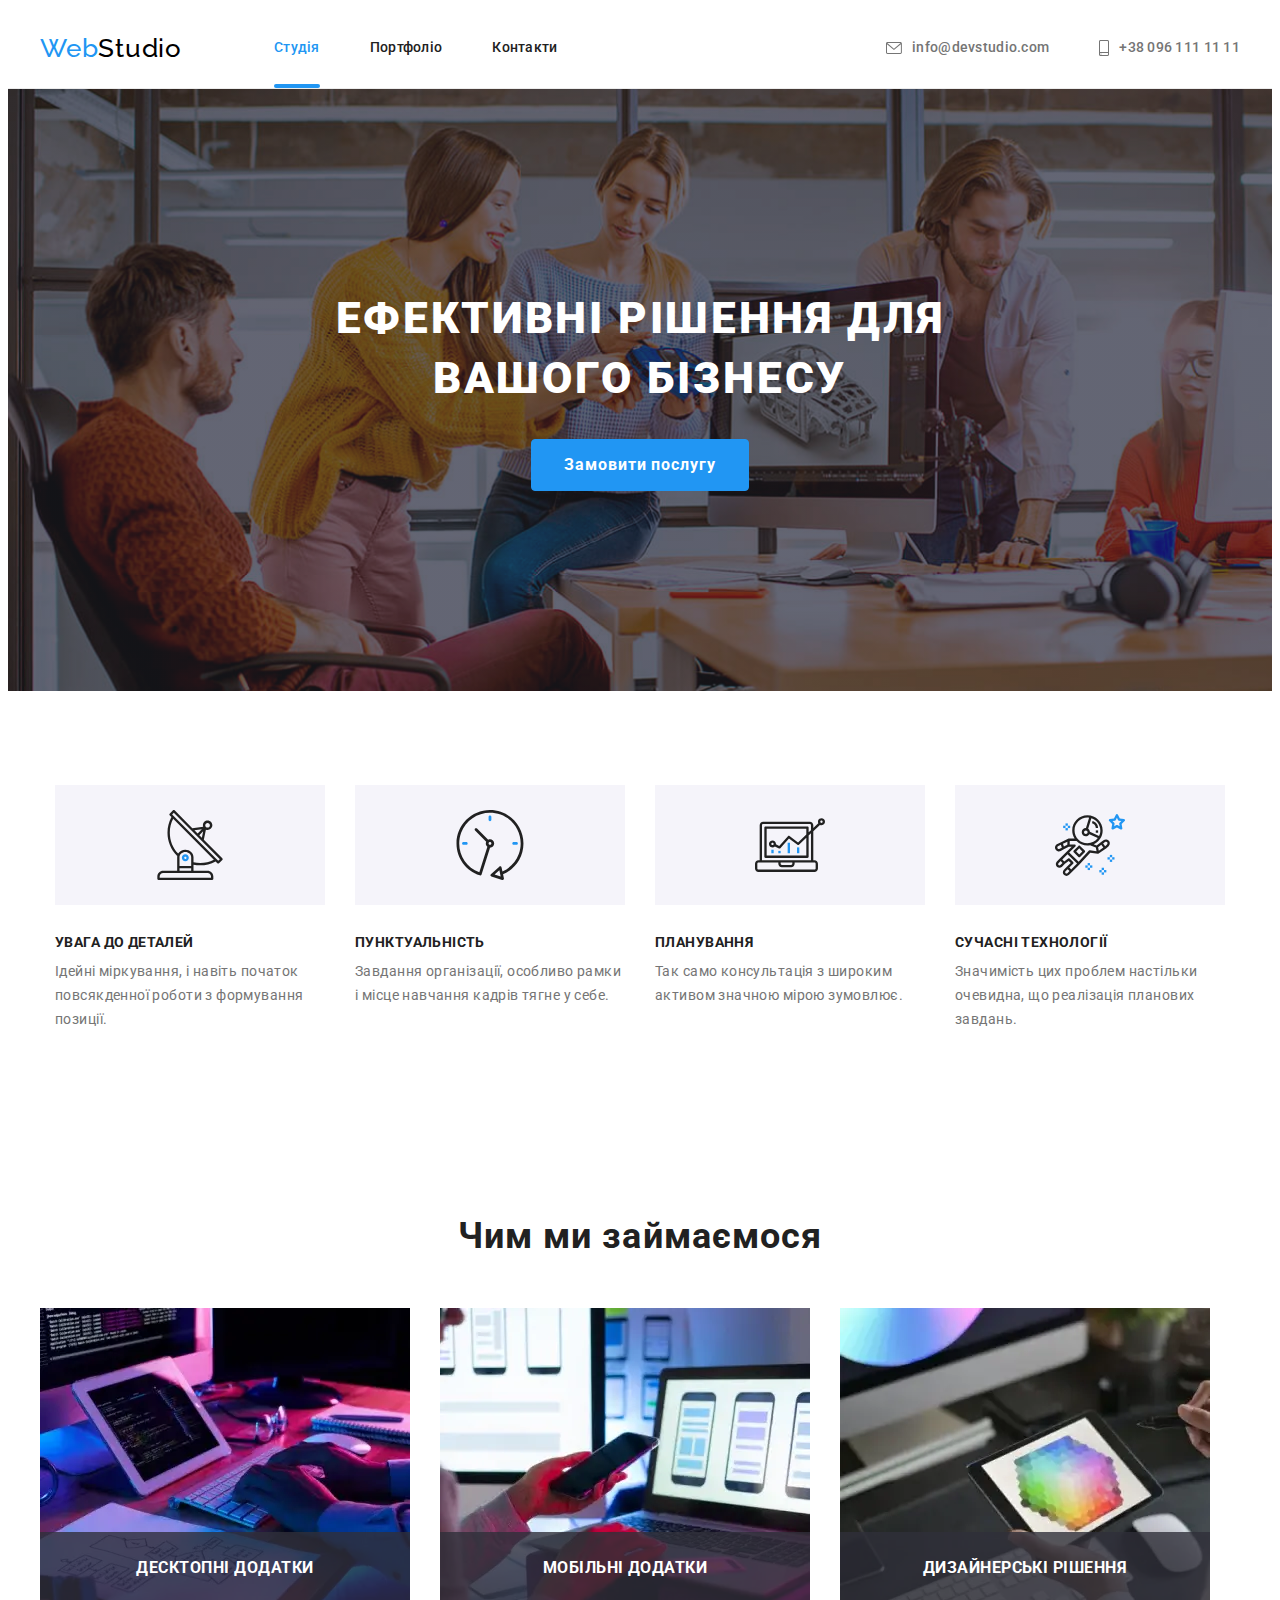
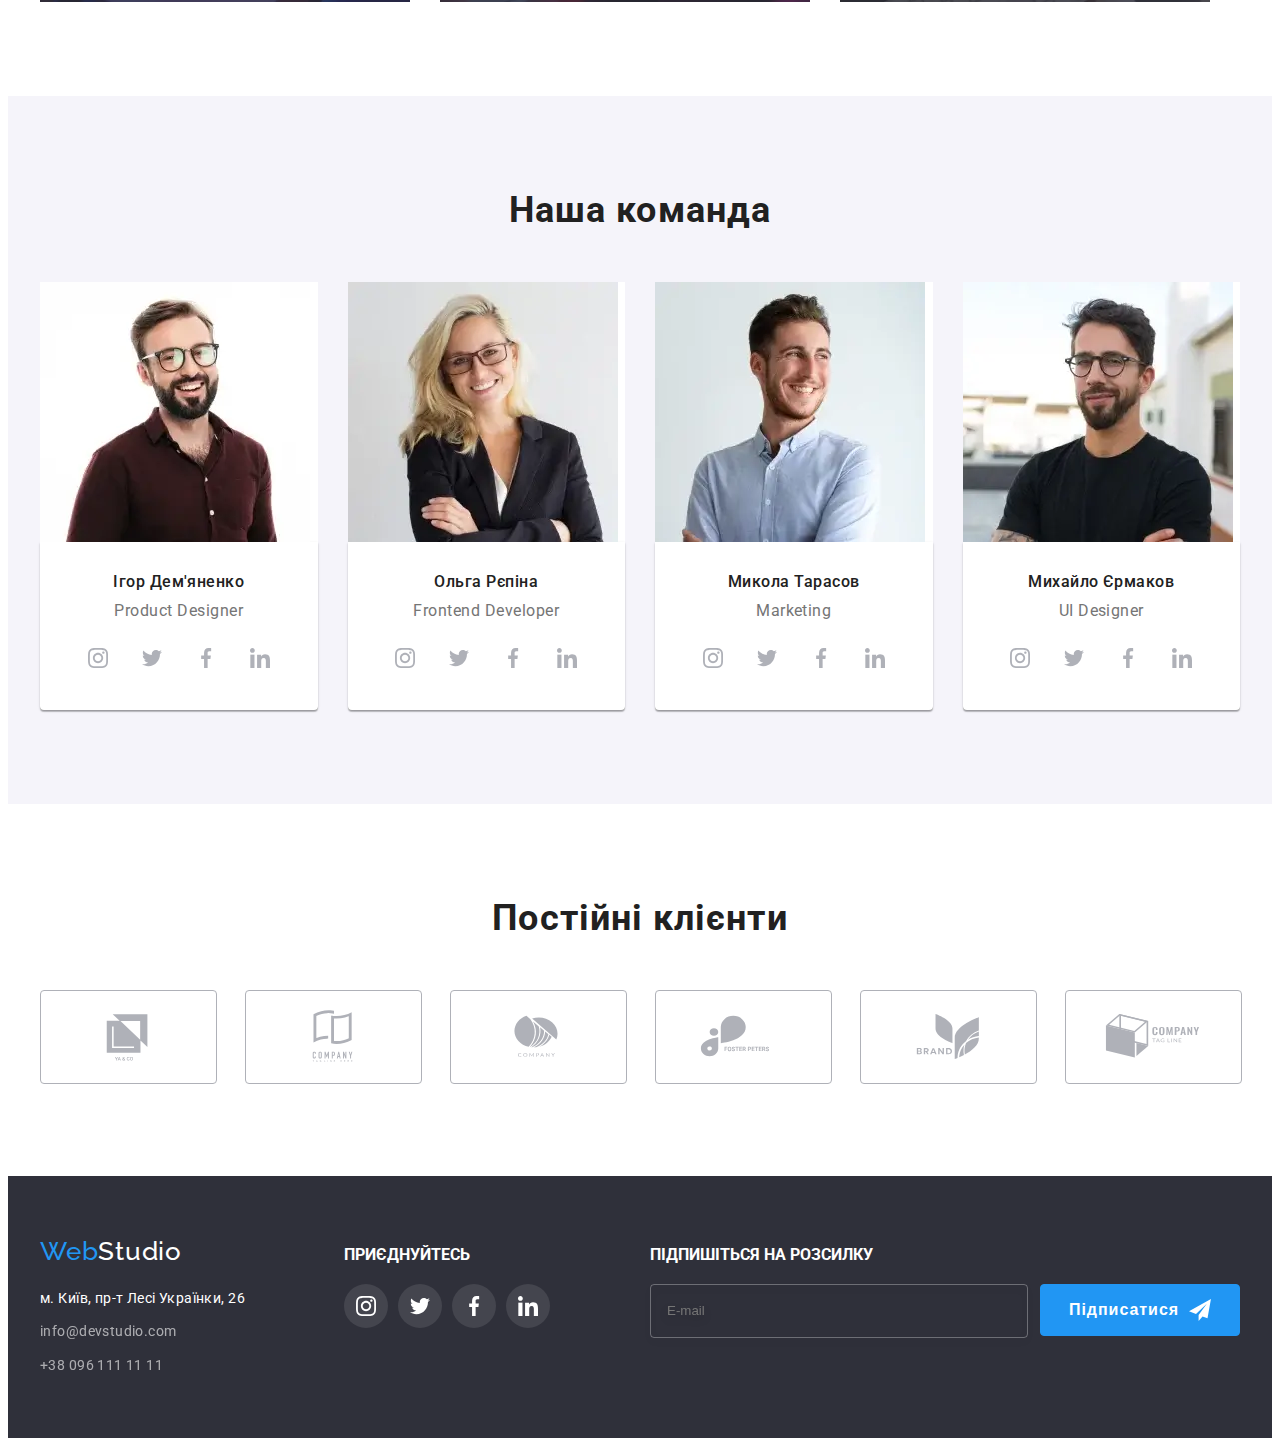
==== commit c1138ad0: "Add files via upload" ====
--- a/index.html
+++ b/index.html
@@ -159,7 +159,7 @@
                             <source srcset="./images/service-desktop-001.webp 1x, ./images/service-desktop-@2x-001.webp 2x"
                                 media="(min-width: 1200px)" type="image/webp" >
                             <source srcset="./images/service-desktop-001.jpg 1x, ./images/service-desktop-@2x-001.jpg 2x"
-                                media="(min-width: 1200px)" >
+                                media="(min-width: 1200px)" type="image/jpg" >
                             <img src="./images/service-desktop-001.jpg" alt="робочі інструменти">
                         </picture>
                         <strong class="feature-list__signature">Десктопні додатки</strong>
@@ -197,15 +197,15 @@
                             <source srcset="./images/emloyer-desktop-001.webp 1x, ./images/emloyer-desktop-@2x-001.webp 2x"
                                 media="(min-width: 1200px)" type="image/webp" >
                             <source srcset="./images/emloyer-desktop-001.jpg 1x, ./images/emloyer-desktop-@2x-001.jpg 2x"
-                                media="(min-width: 1200px)" >
+                                media="(min-width: 1200px)" type="image/jpg" >
                             <source srcset="./images/emloyer-tablet-001.webp 1x, ./images/emloyer-tablet-@2x-001.webp 2x"
                                 media="(min-width: 768px)" type="image/webp" >
                             <source srcset="./images/emloyer-tablet-001.jpg 1x, ./images/emloyer-tablet-@2x-001.jpg 2x"
-                                media="(min-width: 768px)" >
+                                media="(min-width: 768px)" type="image/jpg" >
                             <source srcset="./images/emloyer-mobile-001.webp 1x, ./images/emloyer-mobile-@2x-001.webp 2x"
                                 media="(max-width: 767px)" type="image/webp" >
                             <source srcset="./images/emloyer-mobile-001.jpg 1x, ./images/emloyer-mobile-@2x-001.jpg 2x"
-                                media="(max-width: 767px)" >
+                                media="(max-width: 767px)" type="image/jpg" >
                             <img src="./images/emloyer-mobile-001.jpg" alt="команда">
                         </picture>
                         <div class="about-team__text">
@@ -248,15 +248,15 @@
                             <source srcset="./images/emloyer-desktop-002.webp 1x, ./images/emloyer-desktop-@2x-002.webp 2x"
                                 media="(min-width: 1200px)" type="image/webp" >
                             <source srcset="./images/emloyer-desktop-002.jpg 1x, ./images/emloyer-desktop-@2x-002.jpg 2x"
-                                media="(min-width: 1200px)" >
+                                media="(min-width: 1200px)" type="image/jpg" >
                             <source srcset="./images/emloyer-tablet-002.webp 1x, ./images/emloyer-tablet-@2x-002.webp 2x"
                                 media="(min-width: 768px)" type="image/webp" >
                             <source srcset="./images/emloyer-tablet-002.jpg 1x, ./images/emloyer-tablet-@2x-002.jpg 2x"
-                                media="(min-width: 768px)" >
+                                media="(min-width: 768px)" type="image/jpg" >
                             <source srcset="./images/emloyer-mobile-002.webp 1x, ./images/emloyer-mobile-@2x-002.webp 2x"
                                 media="(max-width: 767px)" type="image/webp" >
                             <source srcset="./images/emloyer-mobile-002.jpg 1x, ./images/emloyer-mobile-@2x-002.jpg 2x"
-                                media="(max-width: 767px)" >
+                                media="(max-width: 767px)" type="image/jpg" >
                             <img src="./images/emloyer-mobile-002.jpg" alt="команда">
                         </picture>
                         <div class="about-team__text">
@@ -299,15 +299,15 @@
                             <source srcset="./images/emloyer-desktop-003.webp 1x, ./images/emloyer-desktop-@2x-003.webp 2x"
                                 media="(min-width: 1200px)" type="image/webp" >
                             <source srcset="./images/emloyer-desktop-003.jpg 1x, ./images/emloyer-desktop-@2x-003.jpg 2x"
-                                media="(min-width: 1200px)" >
+                                media="(min-width: 1200px)" type="image/jpg" >
                             <source srcset="./images/emloyer-tablet-003.webp 1x, ./images/emloyer-tablet-@2x-003.webp 2x"
                                 media="(min-width: 768px)" type="image/webp" >
                             <source srcset="./images/emloyer-tablet-003.jpg 1x, ./images/emloyer-tablet-@2x-003.jpg 2x"
-                                media="(min-width: 768px)" >
+                                media="(min-width: 768px)" type="image/jpg" >
                             <source srcset="./images/emloyer-mobile-003.webp 1x, ./images/emloyer-mobile-@2x-003.webp 2x"
                                 media="(max-width: 767px)" type="image/webp" >
                             <source srcset="./images/emloyer-mobile-003.jpg 1x, ./images/emloyer-mobile-@2x-003.jpg 2x"
-                                media="(max-width: 767px)" >
+                                media="(max-width: 767px)" type="image/jpg" >
                             <img src="./images/emloyer-mobile-003.jpg" alt="команда">
                         </picture>
                         <div class="about-team__text">
@@ -350,15 +350,15 @@
                             <source srcset="./images/emloyer-desktop-004.webp 1x, ./images/emloyer-desktop-@2x-004.webp 2x"
                                 media="(min-width: 1200px)" type="image/webp" >
                             <source srcset="./images/emloyer-desktop-004.jpg 1x, ./images/emloyer-desktop-@2x-004.jpg 2x"
-                                media="(min-width: 1200px)" >
+                                media="(min-width: 1200px)" type="image/jpg" >
                             <source srcset="./images/emloyer-tablet-004.webp 1x, ./images/emloyer-tablet-@2x-004.webp 2x"
                                 media="(min-width: 768px)" type="image/webp" >
                             <source srcset="./images/emloyer-tablet-004.jpg 1x, ./images/emloyer-tablet-@2x-004.jpg 2x"
-                                media="(min-width: 768px)" >
+                                media="(min-width: 768px)" type="image/jpg" >
                             <source srcset="./images/emloyer-mobile-004.webp 1x, ./images/emloyer-mobile-@2x-004.webp 2x"
                                 media="(max-width: 767px)" type="image/webp" >
                             <source srcset="./images/emloyer-mobile-004.jpg 1x, ./images/emloyer-mobile-@2x-004.jpg 2x"
-                                media="(max-width: 767px)" >
+                                media="(max-width: 767px)" type="image/jpg" >
                             <img src="./images/emloyer-mobile-004.jpg" alt="команда">
                         </picture>
                         <div class="about-team__text">
@@ -556,7 +556,7 @@
                 <div class="contact-form-checkbox-wrapper">
                     <input class="contact-form-checkbox visuality-hidden" name="accept_policy" type="checkbox" id="policy-checkbox" required>
                     <label class="contact-form-checkbox-label" for="policy-checkbox" >
-                        Погоджуюся з розсилкою та приймаю &nbsp; <a class="link" href="#">Умови договору</a>
+                        Погоджуюся з розсилкою та приймаю&nbsp; <a class="link" href="#">Умови договору</a>
                     </label>
                 </div>
 
--- a/css/main.min.css
+++ b/css/main.min.css
@@ -1 +1 @@
-:root{--primery-font-family: Roboto, sans-serif;--secondary-font-family: Raleway, sans-serif;--primery-text-color-teme-light: #000000;--secondary-text-color-teme-light: #212121;--primery-text-color-teme-dark: #FFFFFF;--secondary-text-color-teme-dark: #757575;--third-text-color-teme-dark: #afb1b8;--accent-color: #2196F3;--via-magenta: #FF0090;--background-color-teme-dark: #2F303A;--background-color-teme-light: #F5F4FA}body{font-family:var(--primery-font-family)}h1,h2,h3,h4,h5,h6,p{margin-top:0;margin-bottom:0}ul,ol{margin-top:0;margin-bottom:0;padding-left:0}img{display:block}.list{list-style:none}.link{text-decoration:none}.accent{color:var(--accent-color)}.visuality-hidden{position:absolute;width:1px;height:1px;margin:-1px;border:0;padding:0;white-space:nowrap;clip-path:inset(0 0 0 0);overflow:hidden}.container{padding-left:15px;padding-right:15px;width:320px}@media screen and (min-width: 480px){.container{width:448px;margin-left:auto;margin-right:auto}}@media screen and (min-width: 768px){.container{width:738px}}@media screen and (min-width: 1200px){.container{width:1200px}}.main-title{max-width:360px;word-wrap:break-word;text-align:center;font-weight:900;font-size:26px;line-height:1.42;letter-spacing:.06em;text-transform:uppercase;color:var(--primery-text-color-teme-dark)}@media screen and (min-width: 1200px){.main-title{max-width:690px;font-size:44px;line-height:1.36}}.subtitle{margin-bottom:50px;text-align:center;font-weight:700;font-size:36px;line-height:1.16;letter-spacing:.03em;color:var(--secondary-text-color-teme-light)}.logo-link{margin-right:92px;font-family:var(--secondary-font-family);font-weight:500;font-size:26px;line-height:1.19;letter-spacing:.03em;color:var(--primery-text-color-teme-light)}.modal-button{min-width:160px;padding:10px 24px;border:1px solid var(--accent-color);border-radius:4px;margin-top:30px;font-family:inherit;font-weight:700;font-size:16px;line-height:1.87;letter-spacing:.06em;color:var(--primery-text-color-teme-dark);background-color:var(--accent-color);text-transform:none;cursor:pointer}@media screen and (min-width: 1200px){.modal-button{padding:10px 32px}}.social-list{display:flex;justify-content:center;gap:10px}.social-list-link{display:flex;align-items:center;justify-content:center;width:44px;height:44px;background-color:var(--primery-text-color-teme-dark);border-radius:50%;fill:var(--third-text-color-teme-dark);transition:background-color 250ms cubic-bezier(0.4, 0, 0.2, 1),fill 250ms cubic-bezier(0.4, 0, 0.2, 1)}.social-list-link:hover,.social-list-link:focus{background-color:var(--accent-color);fill:var(--primery-text-color-teme-dark)}.backdrop{position:fixed;top:0;left:0;width:100vw;height:100vh;background:rgba(0,0,0,.2);transition:opacity 250ms cubic-bezier(0.4, 0, 0.2, 1),visibility 250ms cubic-bezier(0.4, 0, 0.2, 1)}.backdrop.is-hidden{opacity:0;visibility:hidden;pointer-events:none}.modal{position:absolute;top:50%;left:50%;transform:translate(-50%, -50%) scale(1);width:450px;height:608px;border-radius:4px;background-color:var(--primery-text-color-teme-dark);transition:transform 250ms cubic-bezier(0.4, 0, 0.2, 1);padding:40px}.backdrop.is-hidden .modal{transform:translate(-50%, -50%) scale(0.75)}.modal-close-btn{position:absolute;top:8px;right:8px;padding:0;display:flex;justify-content:center;align-items:center;width:30px;height:30px;border-radius:50%;border:1px solid rgba(0,0,0,.1);background-color:rgba(0,0,0,0);fill:var(--primery-text-color-teme-light);cursor:pointer;transition:fill 250ms cubic-bezier(0.4, 0, 0.2, 1)}.modal-close-btn:hover,.modal-close-btn:focus{fill:var(--accent-color)}.modal-header{margin-bottom:12px;word-wrap:break-word;font-style:normal;font-weight:700;font-size:20px;line-height:1.15;text-align:center;letter-spacing:.03em;color:var(--secondary-text-color-teme-light)}.contact-text-name{display:block;font-style:normal;font-weight:400;font-size:12px;line-height:1.16;letter-spacing:.01em;color:var(--secondary-text-color-teme-dark)}.contact-form-field{display:block;margin-bottom:10px}.contact-form-input-wrapper{position:relative;display:block;margin-top:4px}.contact-form-input{width:100%;height:40px;padding-left:42px;border:1px solid rgba(33,33,33,.2);border-radius:4px;transition:border-color 250ms cubic-bezier(0.4, 0, 0.2, 1)}.contact-form-input:focus{outline:none;border-color:var(--accent-color)}.contact-form-icon{position:absolute;top:50%;left:12px;transform:translateY(-50%);transition:background-color 250ms cubic-bezier(0.4, 0, 0.2, 1),fill 250ms cubic-bezier(0.4, 0, 0.2, 1)}.contact-form-input:focus+.contact-form-icon{fill:var(--accent-color)}.contact-form-message{width:100%;height:120px;margin-top:4px;padding:12px 16px;resize:none;border:1px solid rgba(33,33,33,.2);border-radius:4px;transition:border-color 250ms cubic-bezier(0.4, 0, 0.2, 1)}.contact-form-message:focus{outline:none;border-color:var(--accent-color)}.contact-form-message::placeholder{color:rgba(117,117,117,.5)}.contact-form-checkbox-wrapper{margin-bottom:30px;display:flex;justify-content:center}.contact-form-checkbox-label{display:flex;align-items:center;position:relative;font-style:normal;font-weight:400;font-size:12px;line-height:1.71;letter-spacing:.03em;color:var(--secondary-text-color-teme-dark)}.contact-form-checkbox-label::before{content:"";display:inline-block;width:16px;height:16px;border:1px solid var(--secondary-text-color-teme-light);cursor:pointer;margin-right:10px}.contact-form-checkbox:checked+.contact-form-checkbox-label::before{background-image:url(../images/icon-check.svg);border:var(--accent-color)}.contact-form-checkbox:focus+.contact-form-checkbox-label::before{outline:1px solid var(--accent-color)}.contact-form-checkbox-label>a{color:var(--accent-color);text-decoration:underline var(--accent-color)}.contact-form-submit-btn{display:block;margin:0 auto;padding:10px 52px;border:1px solid var(--accent-color);background-color:var(--accent-color);border-radius:4px;font-weight:700;font-size:16px;line-height:1.87;letter-spacing:.06em;color:var(--primery-text-color-teme-dark);text-transform:none;cursor:pointer;transition:box-shadow 250ms cubic-bezier(0.4, 0, 0.2, 1)}.contact-form-submit-btn:hover,.contact-form-submit-btn:focus{box-shadow:0px 4px 4px rgba(0,0,0,.15)}@media screen and (min-width: 768px){.modal{width:528px;height:580px}}@media screen and (min-width: 1200px){.contact-form-checkbox-label{font-size:14px}}@media screen and (min-width: 768px){.mobile-menu{display:none}}.mobile-menu{position:absolute;top:0;left:0;background-color:var(--primery-text-color-teme-dark);width:100%;overflow:auto;opacity:0;visibility:hidden;pointer-events:none;transition:opacity 250ms cubic-bezier(0.4, 0, 0.2, 1),visibility 250ms cubic-bezier(0.4, 0, 0.2, 1)}.mobile-menu.is-open{opacity:1;visibility:visible;pointer-events:auto}.mobile-menu-container{position:relative;padding-top:48px;padding-bottom:48px}.mobile-menu__close-btn{position:absolute;top:15px;right:15px;border:none;padding:0;line-height:0;display:flex;justify-content:center;align-items:center;width:40px;height:40px;background-color:rgba(0,0,0,0);fill:var(--primery-text-color-teme-light);cursor:pointer;transition:fill 250ms cubic-bezier(0.4, 0, 0.2, 1)}.mobile-menu__close-btn:hover,.mobile-menu__close-btn:focus{fill:var(--accent-color)}.mobile-menu__nav-list:not(:last-child){margin-bottom:32px}.mobile-menu__nav-item{font-family:var(--primery-font-family);font-style:normal;font-weight:500;font-size:40px;line-height:1.18;letter-spacing:.02em;color:var(--secondary-text-color-teme-light)}.mobile-menu__nav-item--accent{color:var(--accent-color)}.mobile-menu__contacts{padding-top:186px}.mobile-menu__contact-list{margin-bottom:32px}.mobile-menu__contact-mail{font-family:var(--primery-font-family);font-style:normal;font-weight:500;font-size:34px;line-height:1.18;letter-spacing:.02em;color:var(--accent-color)}.mobile-menu__contact-tel{font-family:var(--primery-font-family);font-style:normal;font-weight:500;font-size:24px;line-height:1.18;letter-spacing:.02em;color:var(--secondary-text-color-teme-light)}.mobile-menu__links{margin-top:32px;display:flex}.mobile-menu__social-link{margin-right:5px}.mobile-menu__link{font-family:var(--primery-font-family);font-style:normal;font-weight:500;font-size:18px;line-height:1.22px;letter-spacing:.02em;color:var(--accent-color)}.mobile-menu__line{font-style:normal;line-height:15px;color:rgba(33,33,33,.2)}@media screen and (max-width: 767px){.page-header{padding-top:16px;padding-bottom:16px;position:relative}.navigation{display:none}.contacts-list{display:none}}@media screen and (min-width: 0px)and (max-width: 767px){.header-container{display:flex;justify-content:space-between;align-items:center}.mobile-menu-btn{width:40px;height:40px;background-color:rgba(0,0,0,0);border:none;padding:0;line-height:0;fill:var(--primery-text-color-teme-light);cursor:pointer;transition:fill 250ms cubic-bezier(0.4, 0, 0.2, 1)}.mobile-menu-btn:hover,.mobile-menu-btn:focus{fill:var(--accent-color)}.mobile-menu-btn__icon{fill:var(--secondary-text-color-teme-light)}}@media screen and (min-width: 768px){.mobile-menu-btn{display:none}.page-header{border-bottom:1px solid #ececec}.header-container{display:flex;align-items:center}.navigation{display:flex;align-items:center}.nav-list{display:flex;align-items:center}.nav-list__item:not(:last-child){margin-right:50px}.nav-list__link{position:relative;display:block;padding-top:32px;padding-bottom:32px;font-weight:500;font-size:14px;line-height:1.14;letter-spacing:.02em;color:var(--secondary-text-color-teme-light);transition:color 250ms cubic-bezier(0.4, 0, 0.2, 1)}.nav-list__link:hover,.nav-list__link:focus{color:var(--accent-color)}.nav-list__link-hover::after{position:absolute;bottom:0;left:0;content:"";width:100%;height:4px;background-color:var(--accent-color);border-radius:2px}.contacts-list{margin-left:auto;display:flex;flex-direction:column}.contact-list__item:not(:last-child){padding-bottom:10px}.contact-list__information{display:flex;align-items:center;font-weight:500;font-size:12px;line-height:1.16;letter-spacing:.02em;color:var(--secondary-text-color-teme-dark);transition:color 250ms cubic-bezier(0.4, 0, 0.2, 1)}.contact-list__information:hover,.contact-list__information:focus{color:var(--accent-color);fill:var(--accent-color)}.contact-item{margin-right:10px;fill:currentColor}}@media screen and (min-width: 1200px){.contacts-list{flex-direction:row;align-items:center}.contacts-list:not(:last-child){margin-right:10px}.contact-list__item:not(:last-child){padding-bottom:0;margin-right:50px}.contact-list__information{font-size:14px;line-height:1.14}}.hero{max-width:480px;margin:auto;background-image:linear-gradient(rgba(47, 48, 58, 0.4), rgba(47, 48, 58, 0.4)),url("../images/Img-mobile.png");background-size:cover;background-repeat:no-repeat;padding-top:118px;padding-bottom:118px;background-color:var(--background-color-teme-dark)}@media(min-device-pixel-ratio: 2),(min-resolution: 192dpi),(min-resolution: 2dppx){.hero{background-image:url("../images/Img-mobile-@2x.png")}}@media screen and (min-width: 768px){.hero{max-width:768px;background-image:url("../images/Img-tablet.png")}}@media(min-device-pixel-ratio: 2),(min-resolution: 192dpi),(min-resolution: 2dppx)and (min-width: 768px){.hero{background-image:url("../images/Img-tablet-@2x.png")}}@media screen and (min-width: 1200px){.hero{max-width:1600px;padding-top:200px;padding-bottom:200px;background-image:url("../images/Img-desktop.png")}}@media(min-device-pixel-ratio: 2),(min-resolution: 192dpi),(min-resolution: 2dppx)and (min-width: 1200px){.hero{background-image:url("../images/Img-desktop-@2x.png")}}.hero-container{display:flex;flex-direction:column;align-items:center}.feature-text{padding-top:60px;padding-bottom:60px}@media screen and (min-width: 768px){.feature-text{padding-top:94px}}.feature-list__wrapper{margin-bottom:30px;display:flex;align-items:center;justify-content:center;width:270px;height:120px;background-color:var(--background-color-teme-light)}.feature-list__item{margin-bottom:10px;font-weight:700;font-size:14px;line-height:1.14;letter-spacing:.03em;color:var(--secondary-text-color-teme-light)}.feature-list__text{font-weight:400;font-size:14px;word-wrap:break-word;line-height:1.71;letter-spacing:.03em;color:var(--secondary-text-color-teme-dark)}.feature-image{display:none}@media screen and (min-width: 1200px){.feature-image{display:block;padding-top:94px;padding-bottom:94px}}.feature-list__photos{display:flex;flex-direction:row}.feature-list__photo:not(:last-child){margin-right:30px}.feature-list__photo{position:relative}.feature-list__signature{position:absolute;bottom:0;left:0;content:"";width:100%;height:70px;display:flex;align-items:center;justify-content:center;letter-spacing:.03em;text-transform:uppercase;color:var(--primery-text-color-teme-dark);background-color:rgba(47,48,58,.8)}.our-team{padding-top:94px;padding-bottom:94px;background-color:var(--background-color-teme-light)}@media screen and (min-width: 1200px){.our-team{padding-top:94px;padding-bottom:94px}}.about-team__items{margin-top:30px;width:270px;background-color:var(--primery-text-color-teme-dark);border-bottom:var(--secondary-text-color-teme-light)}@media screen and (min-width: 480px){.about-team__items{margin-top:0;width:450px}}@media screen and (min-width: 768px){.about-team{display:flex;flex-wrap:wrap}.about-team__items{flex-basis:calc((100% - 60px)/2);width:354px;margin-left:30px;margin-top:30px}}@media screen and (min-width: 1200px){.about-team{margin-left:-30px;margin-top:-30px}.about-team__items{flex-basis:calc((100% - 120px)/4);width:270px}}.about-team__text{padding:30px 20px;text-align:center;box-shadow:0px 1px 3px rgba(0,0,0,.12),0px 1px 1px rgba(0,0,0,.14),0px 2px 1px rgba(0,0,0,.2);border-radius:0px 0px 4px 4px}.about-team__name{margin-bottom:10px;font-weight:500;font-size:16px;line-height:1.19;letter-spacing:.03em;color:var(--secondary-text-color-teme-light)}.about-team__item{font-weight:400;font-size:16px;line-height:1.19;letter-spacing:.03em;color:var(--secondary-text-color-teme-dark);margin-bottom:16px}.our-clients{padding-top:60px;padding-bottom:60px}@media screen and (min-width: 1200px){.our-clients{padding-top:94px;padding-bottom:94px}}.clients{display:flex;flex-wrap:wrap;margin-left:-30px;margin-top:-30px}.clients__about{flex-basis:calc((100% - 60px)/2);margin-left:30px;margin-top:30px;width:210px;height:92px}@media screen and (min-width: 738px){.clients__about{flex-basis:calc((100% - 90px)/3);width:226px}}@media screen and (min-width: 1200px){.clients__about{flex-basis:calc((100% - 180px)/6);width:170px}}.clients__wrapper{display:flex;align-items:center;justify-content:center;width:100%;height:100%;border-bottom:var(--secondary-text-color-teme-light);border:1px solid var(--third-text-color-teme-dark);border-radius:4px;fill:var(--third-text-color-teme-dark);transition:border 250ms cubic-bezier(0.4, 0, 0.2, 1),fill 250ms cubic-bezier(0.4, 0, 0.2, 1)}.clients__wrapper:hover,.clients__wrapper:focus{fill:var(--accent-color);border:1px solid var(--accent-color)}.footer-contacts-container>.logo-link{color:var(--primery-text-color-teme-dark)}@media screen and (max-width: 1199px){.footer-contacts-container>.logo-link{margin:0}.footer-contacts-container{display:flex;flex-direction:column;justify-content:center;align-items:center}.contact-address{align-items:center}}.contact-address{margin-top:20px;display:flex;flex-direction:column;font-style:normal;font-weight:400;font-size:14px;line-height:1.71;letter-spacing:.03em;color:var(--primery-text-color-teme-dark)}.contacts{margin-top:10px;font-weight:400;font-size:14px;line-height:1.71;letter-spacing:.03em;color:var(--primery-text-color-teme-dark);opacity:.6}.footer-links-container{gap:20px;padding-top:60px;display:flex;align-items:center;flex-direction:column}.footer-links-container>.footer-links-title{text-transform:uppercase;color:var(--primery-text-color-teme-dark)}.footer-links-container .social-list-link{background-color:rgba(255,255,255,.1);fill:var(--primery-text-color-teme-dark);transition:background-color 250ms cubic-bezier(0.4, 0, 0.2, 1)}.footer-links-container .social-list-link:hover,.footer-links-container .social-list-link:focus{background-color:var(--accent-color)}@media screen and (min-width: 768px){.footer-links-container{padding-top:0}}@media screen and (min-width: 1200px){.footer-links-container{margin-left:70px;align-items:baseline}}.page-footer{display:flex;gap:70px;padding-top:60px;padding-bottom:60px;background-color:var(--background-color-teme-dark)}.footer-container{display:flex;flex-direction:column;align-items:center}@media screen and (min-width: 768px){.footer-container{flex-direction:row;align-items:baseline;flex-wrap:wrap;justify-content:center}}@media screen and (min-width: 768px)and (max-width: 1199px){.footer-container{justify-content:space-around}}@media screen and (max-width: 1199px){.footer-subscription-container{padding-top:60px}}.footer-subscription-container{display:flex;flex-direction:column;align-items:center}.footer-subscription-container>.footer-links-title{margin-bottom:20px;text-transform:uppercase;color:var(--primery-text-color-teme-dark)}@media screen and (min-width: 1200px){.footer-subscription-container{margin-left:auto;align-items:baseline}}.subscription-form{display:flex;flex-direction:column;align-items:center}@media screen and (min-width: 1200px){.subscription-form{flex-direction:row;align-items:baseline}}.subscription-form-input{width:320px;height:50px;padding-left:16px;margin-bottom:20px;color:var(--background-color-teme-light);background-color:inherit;border:1px solid rgba(255,255,255,.3);filter:drop-shadow(0px 4px 4px rgba(0, 0, 0, 0.15));border-radius:4px;transition:border-color 250ms cubic-bezier(0.4, 0, 0.2, 1)}.subscription-form-input:focus{outline:none;border-color:var(--accent-color)}@media screen and (min-width: 480px){.subscription-form-input{width:450px}}@media screen and (min-width: 1200px){.subscription-form-input{width:358px;margin-bottom:0}}.subscription-form-submit-btn{width:200px;padding:10px 28px;border:1px solid var(--accent-color);background-color:var(--accent-color);border-radius:4px;cursor:pointer;transition:box-shadow 250ms cubic-bezier(0.4, 0, 0.2, 1)}.subscription-form-submit-btn:hover,.subscription-form-submit-btn:focus{box-shadow:0px 4px 4px rgba(0,0,0,.15)}@media screen and (min-width: 1200px){.subscription-form-submit-btn{margin-left:12px}}.subscription-form-text{display:flex;align-items:center;font-weight:700;font-size:16px;line-height:1.87;letter-spacing:.06em;color:var(--primery-text-color-teme-dark);text-transform:none}.subscription-icon{margin-left:10px}.project-filter{margin-bottom:50px;display:flex;justify-content:center}.projects-filter:not(:last-child){margin-right:8px}.project-filter-button{padding:5px 20px;border:1px solid var(--background-color-teme-light);background-color:rgba(0,0,0,0);border-radius:4px;font-family:inherit;font-weight:500;font-size:16px;line-height:1.63;letter-spacing:.03em;color:var(--primery-text-color-teme-light);background-color:var(--background-color-teme-light);text-transform:none;cursor:pointer;transition:background-color 250ms cubic-bezier(0.4, 0, 0.2, 1),color 250ms cubic-bezier(0.4, 0, 0.2, 1),box-shadow 250ms cubic-bezier(0.4, 0, 0.2, 1)}.project-filter-button:hover,.project-filter-button:focus{background-color:var(--accent-color);color:var(--primery-text-color-teme-dark);box-shadow:0px 3px 1px rgba(0,0,0,.1),0px 1px 2px rgba(0,0,0,.08),0px 2px 2px rgba(0,0,0,.12)}.project{padding-top:94px;padding-bottom:94px}.project-items-list{display:flex;flex-wrap:wrap;margin-left:-30px;margin-top:-30px}.project-list-items{flex-basis:calc((100% - 120px)/4);margin-left:30px;margin-top:30px;border-bottom:var(--secondary-text-color-teme-light)}.project-list{display:block;width:100%;height:100%;transition:box-shadow 250ms cubic-bezier(0.4, 0, 0.2, 1)}.project-list:hover{box-shadow:0px 1px 1px rgba(0,0,0,.12),0px 4px 4px rgba(0,0,0,.06),1px 4px 6px rgba(0,0,0,.16)}.project-list:hover .project-overlay{transform:translateY(0)}.project-wrapper{position:relative;overflow:hidden}.project-overlay{position:absolute;top:0;left:0;width:100%;height:100%;background-color:rgba(33,150,243,.9);transform:translateY(100%);transition:transform 250ms cubic-bezier(0.4, 0, 0.2, 1)}.project-text{padding:62px 24px;font-style:normal;font-weight:400;font-size:18px;line-height:1.56;letter-spacing:.03em;color:var(--primery-text-color-teme-dark)}.project-list-text{padding:20px 24px;border:solid #eee;border-width:0px 1px 1px 1px}.project-item{margin-bottom:4px;font-weight:700;font-size:18px;line-height:2;letter-spacing:.06em;color:var(--secondary-text-color-teme-light)}.project-list-item{font-weight:400;font-size:16px;line-height:1.87;letter-spacing:.03em;color:var(--secondary-text-color-teme-dark)}/*# sourceMappingURL=main.min.css.map */+:root{--primery-font-family: Roboto, sans-serif;--secondary-font-family: Raleway, sans-serif;--primery-text-color-teme-light: #000000;--secondary-text-color-teme-light: #212121;--primery-text-color-teme-dark: #FFFFFF;--secondary-text-color-teme-dark: #757575;--third-text-color-teme-dark: #afb1b8;--accent-color: #2196F3;--via-magenta: #FF0090;--background-color-teme-dark: #2F303A;--background-color-teme-light: #F5F4FA}body{font-family:var(--primery-font-family)}h1,h2,h3,h4,h5,h6,p{margin-top:0;margin-bottom:0}ul,ol{margin-top:0;margin-bottom:0;padding-left:0}img{display:block}.list{list-style:none}.link{text-decoration:none}.accent{color:var(--accent-color)}.visuality-hidden{position:absolute;width:1px;height:1px;margin:-1px;border:0;padding:0;white-space:nowrap;clip-path:inset(0 0 0 0);overflow:hidden}.container{padding-left:15px;padding-right:15px;width:320px}@media screen and (min-width: 480px){.container{width:448px;margin-left:auto;margin-right:auto}}@media screen and (min-width: 768px){.container{width:738px}}@media screen and (min-width: 1200px){.container{width:1200px}}.main-title{max-width:360px;word-wrap:break-word;text-align:center;font-weight:900;font-size:26px;line-height:1.42;letter-spacing:.06em;text-transform:uppercase;color:var(--primery-text-color-teme-dark)}@media screen and (min-width: 1200px){.main-title{max-width:690px;font-size:44px;line-height:1.36}}.subtitle{margin-bottom:50px;text-align:center;font-weight:700;font-size:28px;line-height:1.16;letter-spacing:.03em;color:var(--secondary-text-color-teme-light)}@media screen and (min-width: 1200px){.subtitle{font-size:36px}}.logo-link{margin-right:92px;font-family:var(--secondary-font-family);font-weight:500;font-size:26px;line-height:1.19;letter-spacing:.03em;color:var(--primery-text-color-teme-light)}.modal-button{min-width:160px;padding:10px 24px;border:1px solid var(--accent-color);border-radius:4px;margin-top:30px;font-family:inherit;font-weight:700;font-size:16px;line-height:1.87;letter-spacing:.06em;color:var(--primery-text-color-teme-dark);background-color:var(--accent-color);text-transform:none;cursor:pointer}@media screen and (min-width: 1200px){.modal-button{padding:10px 32px}}.social-list{display:flex;justify-content:center;gap:10px}.social-list-link{display:flex;align-items:center;justify-content:center;width:44px;height:44px;background-color:var(--primery-text-color-teme-dark);border-radius:50%;fill:var(--third-text-color-teme-dark);transition:background-color 250ms cubic-bezier(0.4, 0, 0.2, 1),fill 250ms cubic-bezier(0.4, 0, 0.2, 1)}.social-list-link:hover,.social-list-link:focus{background-color:var(--accent-color);fill:var(--primery-text-color-teme-dark)}.backdrop{position:fixed;top:0;left:0;width:100vw;height:100vh;background:rgba(0,0,0,.2);transition:opacity 250ms cubic-bezier(0.4, 0, 0.2, 1),visibility 250ms cubic-bezier(0.4, 0, 0.2, 1)}.backdrop.is-hidden{opacity:0;visibility:hidden;pointer-events:none}.modal{position:absolute;top:50%;left:50%;transform:translate(-50%, -50%) scale(1);width:450px;height:608px;border-radius:4px;background-color:var(--primery-text-color-teme-dark);transition:transform 250ms cubic-bezier(0.4, 0, 0.2, 1);padding:40px}.backdrop.is-hidden .modal{transform:translate(-50%, -50%) scale(0.75)}.modal-close-btn{position:absolute;top:8px;right:8px;padding:0;display:flex;justify-content:center;align-items:center;width:30px;height:30px;border-radius:50%;border:1px solid rgba(0,0,0,.1);background-color:rgba(0,0,0,0);fill:var(--primery-text-color-teme-light);cursor:pointer;transition:fill 250ms cubic-bezier(0.4, 0, 0.2, 1)}.modal-close-btn:hover,.modal-close-btn:focus{fill:var(--accent-color)}.modal-header{margin-bottom:12px;word-wrap:break-word;font-style:normal;font-weight:700;font-size:20px;line-height:1.15;text-align:center;letter-spacing:.03em;color:var(--secondary-text-color-teme-light)}.contact-text-name{display:block;font-style:normal;font-weight:400;font-size:12px;line-height:1.16;letter-spacing:.01em;color:var(--secondary-text-color-teme-dark)}.contact-form-field{display:block;margin-bottom:10px}.contact-form-input-wrapper{position:relative;display:block;margin-top:4px}.contact-form-input{width:100%;height:40px;padding-left:42px;border:1px solid rgba(33,33,33,.2);border-radius:4px;transition:border-color 250ms cubic-bezier(0.4, 0, 0.2, 1)}.contact-form-input:focus{outline:none;border-color:var(--accent-color)}.contact-form-icon{position:absolute;top:50%;left:12px;transform:translateY(-50%);transition:background-color 250ms cubic-bezier(0.4, 0, 0.2, 1),fill 250ms cubic-bezier(0.4, 0, 0.2, 1)}.contact-form-input:focus+.contact-form-icon{fill:var(--accent-color)}.contact-form-message{width:100%;height:120px;margin-top:4px;padding:12px 16px;resize:none;border:1px solid rgba(33,33,33,.2);border-radius:4px;transition:border-color 250ms cubic-bezier(0.4, 0, 0.2, 1)}.contact-form-message:focus{outline:none;border-color:var(--accent-color)}.contact-form-message::placeholder{color:rgba(117,117,117,.5)}.contact-form-checkbox-wrapper{margin-bottom:30px;display:flex;justify-content:center}.contact-form-checkbox-label{display:flex;align-items:center;position:relative;font-style:normal;font-weight:400;font-size:12px;line-height:1.71;letter-spacing:.03em;color:var(--secondary-text-color-teme-dark)}.contact-form-checkbox-label::before{content:"";display:inline-block;width:16px;height:16px;border:1px solid var(--secondary-text-color-teme-light);cursor:pointer;margin-right:10px}.contact-form-checkbox:checked+.contact-form-checkbox-label::before{background-image:url(../images/icon-check.svg);border:var(--accent-color)}.contact-form-checkbox:focus+.contact-form-checkbox-label::before{outline:1px solid var(--accent-color)}.contact-form-checkbox-label>a{color:var(--accent-color);text-decoration:underline var(--accent-color)}.contact-form-submit-btn{display:block;margin:0 auto;padding:10px 52px;border:1px solid var(--accent-color);background-color:var(--accent-color);border-radius:4px;font-weight:700;font-size:16px;line-height:1.87;letter-spacing:.06em;color:var(--primery-text-color-teme-dark);text-transform:none;cursor:pointer;transition:box-shadow 250ms cubic-bezier(0.4, 0, 0.2, 1)}.contact-form-submit-btn:hover,.contact-form-submit-btn:focus{box-shadow:0px 4px 4px rgba(0,0,0,.15)}@media screen and (min-width: 768px){.modal{width:528px;height:580px}}@media screen and (min-width: 1200px){.contact-form-checkbox-label{font-size:14px}}@media screen and (min-width: 768px){.mobile-menu{display:none}}.mobile-menu{position:absolute;top:0;left:0;background-color:var(--primery-text-color-teme-dark);width:100vw;height:100vh;overflow:auto;opacity:0;visibility:hidden;pointer-events:none;transition:opacity 250ms cubic-bezier(0.4, 0, 0.2, 1),visibility 250ms cubic-bezier(0.4, 0, 0.2, 1)}.mobile-menu.is-open{opacity:1;visibility:visible;pointer-events:auto}.mobile-menu-container{position:relative;padding-top:48px;padding-bottom:48px}.mobile-menu__close-btn{position:absolute;top:15px;right:15px;border:none;padding:0;line-height:0;display:flex;justify-content:center;align-items:center;width:40px;height:40px;background-color:rgba(0,0,0,0);fill:var(--primery-text-color-teme-light);cursor:pointer;transition:fill 250ms cubic-bezier(0.4, 0, 0.2, 1)}.mobile-menu__close-btn:hover,.mobile-menu__close-btn:focus{fill:var(--accent-color)}.mobile-menu__nav-list:not(:last-child){margin-bottom:32px}.mobile-menu__nav-item{font-family:var(--primery-font-family);font-style:normal;font-weight:500;font-size:40px;line-height:1.18;letter-spacing:.02em;color:var(--secondary-text-color-teme-light)}.mobile-menu__nav-item--accent{color:var(--accent-color)}.mobile-menu__contacts{padding-top:186px}.mobile-menu__contact-list{margin-bottom:32px}.mobile-menu__contact-mail{font-family:var(--primery-font-family);font-style:normal;font-weight:500;font-size:34px;line-height:1.18;letter-spacing:.02em;color:var(--accent-color)}.mobile-menu__contact-tel{font-family:var(--primery-font-family);font-style:normal;font-weight:500;font-size:24px;line-height:1.18;letter-spacing:.02em;color:var(--secondary-text-color-teme-light)}.mobile-menu__links{margin-top:32px;display:flex}.mobile-menu__social-link{margin-right:5px}.mobile-menu__link{font-family:var(--primery-font-family);font-style:normal;font-weight:500;font-size:18px;line-height:1.22px;letter-spacing:.02em;color:var(--accent-color)}.mobile-menu__line{font-style:normal;line-height:15px;color:rgba(33,33,33,.2)}@media screen and (max-width: 767px){.page-header{padding-top:16px;padding-bottom:16px;position:relative}.navigation{display:none}.contacts-list{display:none}}@media screen and (min-width: 0px)and (max-width: 767px){.header-container{display:flex;justify-content:space-between;align-items:center}.mobile-menu-btn{width:40px;height:40px;background-color:rgba(0,0,0,0);border:none;padding:0;line-height:0;fill:var(--primery-text-color-teme-light);cursor:pointer;transition:fill 250ms cubic-bezier(0.4, 0, 0.2, 1)}.mobile-menu-btn:hover,.mobile-menu-btn:focus{fill:var(--accent-color)}.mobile-menu-btn__icon{fill:var(--secondary-text-color-teme-light)}}@media screen and (min-width: 768px){.mobile-menu-btn{display:none}.page-header{border-bottom:1px solid #ececec}.header-container{display:flex;align-items:center}.navigation{display:flex;align-items:center}.nav-list{display:flex;align-items:center}.nav-list__item:not(:last-child){margin-right:50px}.nav-list__link{position:relative;display:block;padding-top:32px;padding-bottom:32px;font-weight:500;font-size:14px;line-height:1.14;letter-spacing:.02em;color:var(--secondary-text-color-teme-light);transition:color 250ms cubic-bezier(0.4, 0, 0.2, 1)}.nav-list__link:hover,.nav-list__link:focus{color:var(--accent-color)}.nav-list__link-hover::after{position:absolute;bottom:0;left:0;content:"";width:100%;height:4px;background-color:var(--accent-color);border-radius:2px}.contacts-list{margin-left:auto;display:flex;flex-direction:column}.contact-list__item:not(:last-child){padding-bottom:10px}.contact-list__information{display:flex;align-items:center;font-weight:500;font-size:12px;line-height:1.16;letter-spacing:.02em;color:var(--secondary-text-color-teme-dark);transition:color 250ms cubic-bezier(0.4, 0, 0.2, 1)}.contact-list__information:hover,.contact-list__information:focus{color:var(--accent-color);fill:var(--accent-color)}.contact-item{margin-right:10px;fill:currentColor}}@media screen and (min-width: 1200px){.contacts-list{flex-direction:row;align-items:center}.contacts-list:not(:last-child){margin-right:10px}.contact-list__item:not(:last-child){padding-bottom:0;margin-right:50px}.contact-list__information{font-size:14px;line-height:1.14}}.hero{margin:auto;background-image:linear-gradient(rgba(47, 48, 58, 0.4), rgba(47, 48, 58, 0.4)),url("../images/Img-mobile.png");background-size:cover;background-repeat:no-repeat;padding-top:118px;padding-bottom:118px;background-color:var(--background-color-teme-dark)}@media(min-device-pixel-ratio: 2),(min-resolution: 192dpi),(min-resolution: 2dppx){.hero{background-image:linear-gradient(rgba(47, 48, 58, 0.4), rgba(47, 48, 58, 0.4)),url("../images/Img-mobile-@2x.png")}}@media screen and (min-width: 768px){.hero{background-image:linear-gradient(rgba(47, 48, 58, 0.4), rgba(47, 48, 58, 0.4)),url("../images/Img-tablet.png")}}@media(min-device-pixel-ratio: 2),(min-resolution: 192dpi),(min-resolution: 2dppx)and (min-width: 768px){.hero{background-image:linear-gradient(rgba(47, 48, 58, 0.4), rgba(47, 48, 58, 0.4)),url("../images/Img-tablet-@2x.png")}}@media screen and (min-width: 1200px){.hero{max-width:1600px;padding-top:200px;padding-bottom:200px;background-image:linear-gradient(rgba(47, 48, 58, 0.4), rgba(47, 48, 58, 0.4)),url("../images/Img-desktop.png")}}@media(min-device-pixel-ratio: 2),(min-resolution: 192dpi),(min-resolution: 2dppx)and (min-width: 1200px){.hero{background-image:linear-gradient(rgba(47, 48, 58, 0.4), rgba(47, 48, 58, 0.4)),url("../images/Img-desktop-@2x.png")}}.hero-container{display:flex;flex-direction:column;align-items:center}.feature-text{padding-top:60px;padding-bottom:60px}@media screen and (min-width: 768px){.feature-text{padding-top:94px}}.feature-list{display:flex;flex-direction:column;justify-content:center}@media screen and (min-width: 768px){.feature-list{flex-wrap:wrap;flex-direction:row}}@media screen and (min-width: 1200px){.feature-list{align-items:flex-start;gap:30px}}.feature-list__items{width:270px;padding-bottom:30px}@media screen and (min-width: 480px){.feature-list__items{width:450px}}@media screen and (min-width: 768px){.feature-list__items{width:354px}}@media screen and (min-width: 1200px){.feature-list__items{width:270px}}.feature-list__wrapper{margin-bottom:30px;display:flex;align-items:center;justify-content:center;width:270px;height:120px;background-color:var(--background-color-teme-light)}@media screen and (min-width: 480px)and (max-width: 767px){.feature-list__wrapper{width:450px}}@media screen and (min-width: 768px)and (max-width: 1199px){.feature-list__wrapper{width:354px}}.feature-list__item{margin-bottom:10px;text-align:center;font-weight:700;font-size:14px;line-height:1.14;letter-spacing:.03em;color:var(--secondary-text-color-teme-light)}@media screen and (min-width: 768px){.feature-list__item{text-align:left}}.feature-list__text{font-weight:400;font-size:14px;word-wrap:break-word;line-height:1.71;letter-spacing:.03em;color:var(--secondary-text-color-teme-dark)}.feature-image{display:none}@media screen and (min-width: 1200px){.feature-image{display:block;padding-top:94px;padding-bottom:94px}}.feature-list__photos{display:flex;flex-direction:row}.feature-list__photo:not(:last-child){margin-right:30px}.feature-list__photo{position:relative}.feature-list__signature{position:absolute;bottom:0;left:0;content:"";width:100%;height:70px;display:flex;align-items:center;justify-content:center;letter-spacing:.03em;text-transform:uppercase;color:var(--primery-text-color-teme-dark);background-color:rgba(47,48,58,.8)}.our-team{padding-top:60px;padding-bottom:60px;background-color:var(--background-color-teme-light)}@media screen and (min-width: 1200px){.our-team{padding-top:94px;padding-bottom:94px}}.about-team__items{margin-top:30px;width:270px;background-color:var(--primery-text-color-teme-dark);border-bottom:var(--secondary-text-color-teme-light)}@media screen and (min-width: 480px){.about-team__items{margin-top:0;width:450px}}@media screen and (min-width: 768px){.about-team{display:flex;flex-wrap:wrap}.about-team__items{flex-basis:calc((100% - 60px)/2);width:354px;margin-left:30px;margin-top:30px}}@media screen and (min-width: 1200px){.about-team{margin-left:-30px;margin-top:-30px}.about-team__items{flex-basis:calc((100% - 120px)/4);width:270px}}.about-team__text{padding:30px 20px;text-align:center;box-shadow:0px 1px 3px rgba(0,0,0,.12),0px 1px 1px rgba(0,0,0,.14),0px 2px 1px rgba(0,0,0,.2);border-radius:0px 0px 4px 4px}.about-team__name{margin-bottom:10px;font-weight:500;font-size:16px;line-height:1.19;letter-spacing:.03em;color:var(--secondary-text-color-teme-light)}.about-team__item{font-weight:400;font-size:16px;line-height:1.19;letter-spacing:.03em;color:var(--secondary-text-color-teme-dark);margin-bottom:16px}.our-clients{padding-top:60px;padding-bottom:60px}@media screen and (min-width: 1200px){.our-clients{padding-top:94px;padding-bottom:94px}}.clients{display:flex;flex-wrap:wrap;margin-left:-30px;margin-top:-30px}.clients__about{flex-basis:calc((100% - 60px)/2);margin-left:30px;margin-top:30px;width:210px;height:92px}@media screen and (min-width: 738px){.clients__about{flex-basis:calc((100% - 90px)/3);width:226px}}@media screen and (min-width: 1200px){.clients__about{flex-basis:calc((100% - 180px)/6);width:170px}}.clients__wrapper{display:flex;align-items:center;justify-content:center;width:100%;height:100%;border-bottom:var(--secondary-text-color-teme-light);border:1px solid var(--third-text-color-teme-dark);border-radius:4px;fill:var(--third-text-color-teme-dark);transition:border 250ms cubic-bezier(0.4, 0, 0.2, 1),fill 250ms cubic-bezier(0.4, 0, 0.2, 1)}.clients__wrapper:hover,.clients__wrapper:focus{fill:var(--accent-color);border:1px solid var(--accent-color)}.footer-contacts-container>.logo-link{color:var(--primery-text-color-teme-dark)}@media screen and (max-width: 1199px){.footer-contacts-container>.logo-link{margin:0}.footer-contacts-container{display:flex;flex-direction:column;justify-content:center;align-items:center}.contact-address{align-items:center}}.contact-address{margin-top:20px;display:flex;flex-direction:column;font-style:normal;font-weight:400;font-size:14px;line-height:1.71;letter-spacing:.03em;color:var(--primery-text-color-teme-dark)}.contacts{margin-top:10px;font-weight:400;font-size:14px;line-height:1.71;letter-spacing:.03em;color:var(--primery-text-color-teme-dark);opacity:.6}.footer-links-container{gap:20px;padding-top:60px;display:flex;align-items:center;flex-direction:column}.footer-links-container>.footer-links-title{text-transform:uppercase;color:var(--primery-text-color-teme-dark)}.footer-links-container .social-list-link{background-color:rgba(255,255,255,.1);fill:var(--primery-text-color-teme-dark);transition:background-color 250ms cubic-bezier(0.4, 0, 0.2, 1)}.footer-links-container .social-list-link:hover,.footer-links-container .social-list-link:focus{background-color:var(--accent-color)}@media screen and (min-width: 768px){.footer-links-container{padding-top:0}}@media screen and (min-width: 1200px){.footer-links-container{margin-left:70px;align-items:baseline}}.page-footer{display:flex;gap:70px;padding-top:60px;padding-bottom:60px;background-color:var(--background-color-teme-dark)}.footer-container{display:flex;flex-direction:column;align-items:center}@media screen and (min-width: 768px){.footer-container{flex-direction:row;align-items:baseline;flex-wrap:wrap;justify-content:center}}@media screen and (min-width: 768px)and (max-width: 1199px){.footer-container{justify-content:space-around}}@media screen and (max-width: 1199px){.footer-subscription-container{padding-top:60px}}.footer-subscription-container{display:flex;flex-direction:column;align-items:center}.footer-subscription-container>.footer-links-title{margin-bottom:20px;text-transform:uppercase;color:var(--primery-text-color-teme-dark)}@media screen and (min-width: 1200px){.footer-subscription-container{margin-left:auto;align-items:baseline}}.subscription-form{display:flex;flex-direction:column;align-items:center}@media screen and (min-width: 1200px){.subscription-form{flex-direction:row;align-items:baseline}}.subscription-form-input{width:320px;height:50px;padding-left:16px;margin-bottom:20px;color:var(--background-color-teme-light);background-color:inherit;border:1px solid rgba(255,255,255,.3);filter:drop-shadow(0px 4px 4px rgba(0, 0, 0, 0.15));border-radius:4px;transition:border-color 250ms cubic-bezier(0.4, 0, 0.2, 1)}.subscription-form-input:focus{outline:none;border-color:var(--accent-color)}@media screen and (min-width: 480px){.subscription-form-input{width:450px}}@media screen and (min-width: 1200px){.subscription-form-input{width:358px;margin-bottom:0}}.subscription-form-submit-btn{width:200px;padding:10px 28px;border:1px solid var(--accent-color);background-color:var(--accent-color);border-radius:4px;cursor:pointer;transition:box-shadow 250ms cubic-bezier(0.4, 0, 0.2, 1)}.subscription-form-submit-btn:hover,.subscription-form-submit-btn:focus{box-shadow:0px 4px 4px rgba(0,0,0,.15)}@media screen and (min-width: 1200px){.subscription-form-submit-btn{margin-left:12px}}.subscription-form-text{display:flex;align-items:center;font-weight:700;font-size:16px;line-height:1.87;letter-spacing:.06em;color:var(--primery-text-color-teme-dark);text-transform:none}.subscription-icon{margin-left:10px}.project-filter{margin-bottom:40px;display:flex;flex-wrap:wrap}@media screen and (min-width: 768px){.project-filter{margin-bottom:30px}}@media screen and (min-width: 1200px){.project-filter{margin-bottom:50px;justify-content:center}}.projects-filter:not(:last-child){margin-right:8px}@media screen and (min-width: 0px)and (max-width: 1199px){.projects-filter:not(:last-child){margin-bottom:16px}}.project-filter-button{padding:5px 20px;border:1px solid var(--background-color-teme-light);background-color:rgba(0,0,0,0);border-radius:4px;font-family:inherit;font-weight:500;font-size:16px;line-height:1.63;letter-spacing:.03em;color:var(--primery-text-color-teme-light);background-color:var(--background-color-teme-light);text-transform:none;cursor:pointer;transition:background-color 250ms cubic-bezier(0.4, 0, 0.2, 1),color 250ms cubic-bezier(0.4, 0, 0.2, 1),box-shadow 250ms cubic-bezier(0.4, 0, 0.2, 1)}.project-filter-button:hover,.project-filter-button:focus{background-color:var(--accent-color);color:var(--primery-text-color-teme-dark);box-shadow:0px 3px 1px rgba(0,0,0,.1),0px 1px 2px rgba(0,0,0,.08),0px 2px 2px rgba(0,0,0,.12)}.project{padding-top:60px;padding-bottom:60px}@media screen and (min-width: 1200px){.project{padding-top:94px;padding-bottom:94px}}.project-items-list{display:flex;flex-wrap:wrap}@media screen and (min-width: 768px){.project-items-list{margin-left:-30px;margin-top:-30px}}.project-list-items{border-bottom:var(--secondary-text-color-teme-light)}@media screen and (min-width: 768px){.project-list-items{flex-basis:calc((100% - 60px)/2);margin-left:30px;margin-top:30px}}@media screen and (min-width: 1200px){.project-list-items{flex-basis:calc((100% - 120px)/4)}}.project-list{display:block;width:100%;height:100%;transition:box-shadow 250ms cubic-bezier(0.4, 0, 0.2, 1)}.project-list:hover{box-shadow:0px 1px 1px rgba(0,0,0,.12),0px 4px 4px rgba(0,0,0,.06),1px 4px 6px rgba(0,0,0,.16)}.project-list:hover .project-overlay{transform:translateY(0)}.project-wrapper{position:relative;overflow:hidden}.project-overlay{position:absolute;top:0;left:0;width:100%;height:100%;background-color:rgba(33,150,243,.9);transform:translateY(100%);transition:transform 250ms cubic-bezier(0.4, 0, 0.2, 1)}.project-text{padding:62px 24px;font-style:normal;font-weight:400;font-size:18px;line-height:1.56;letter-spacing:.03em;color:var(--primery-text-color-teme-dark)}.project-list-text{padding:20px 24px;border:solid #eee;border-width:0px 1px 1px 1px}.project-item{margin-bottom:4px;font-weight:700;font-size:18px;line-height:2;letter-spacing:.06em;color:var(--secondary-text-color-teme-light)}.project-list-item{font-weight:400;font-size:16px;line-height:1.87;letter-spacing:.03em;color:var(--secondary-text-color-teme-dark)}/*# sourceMappingURL=main.min.css.map */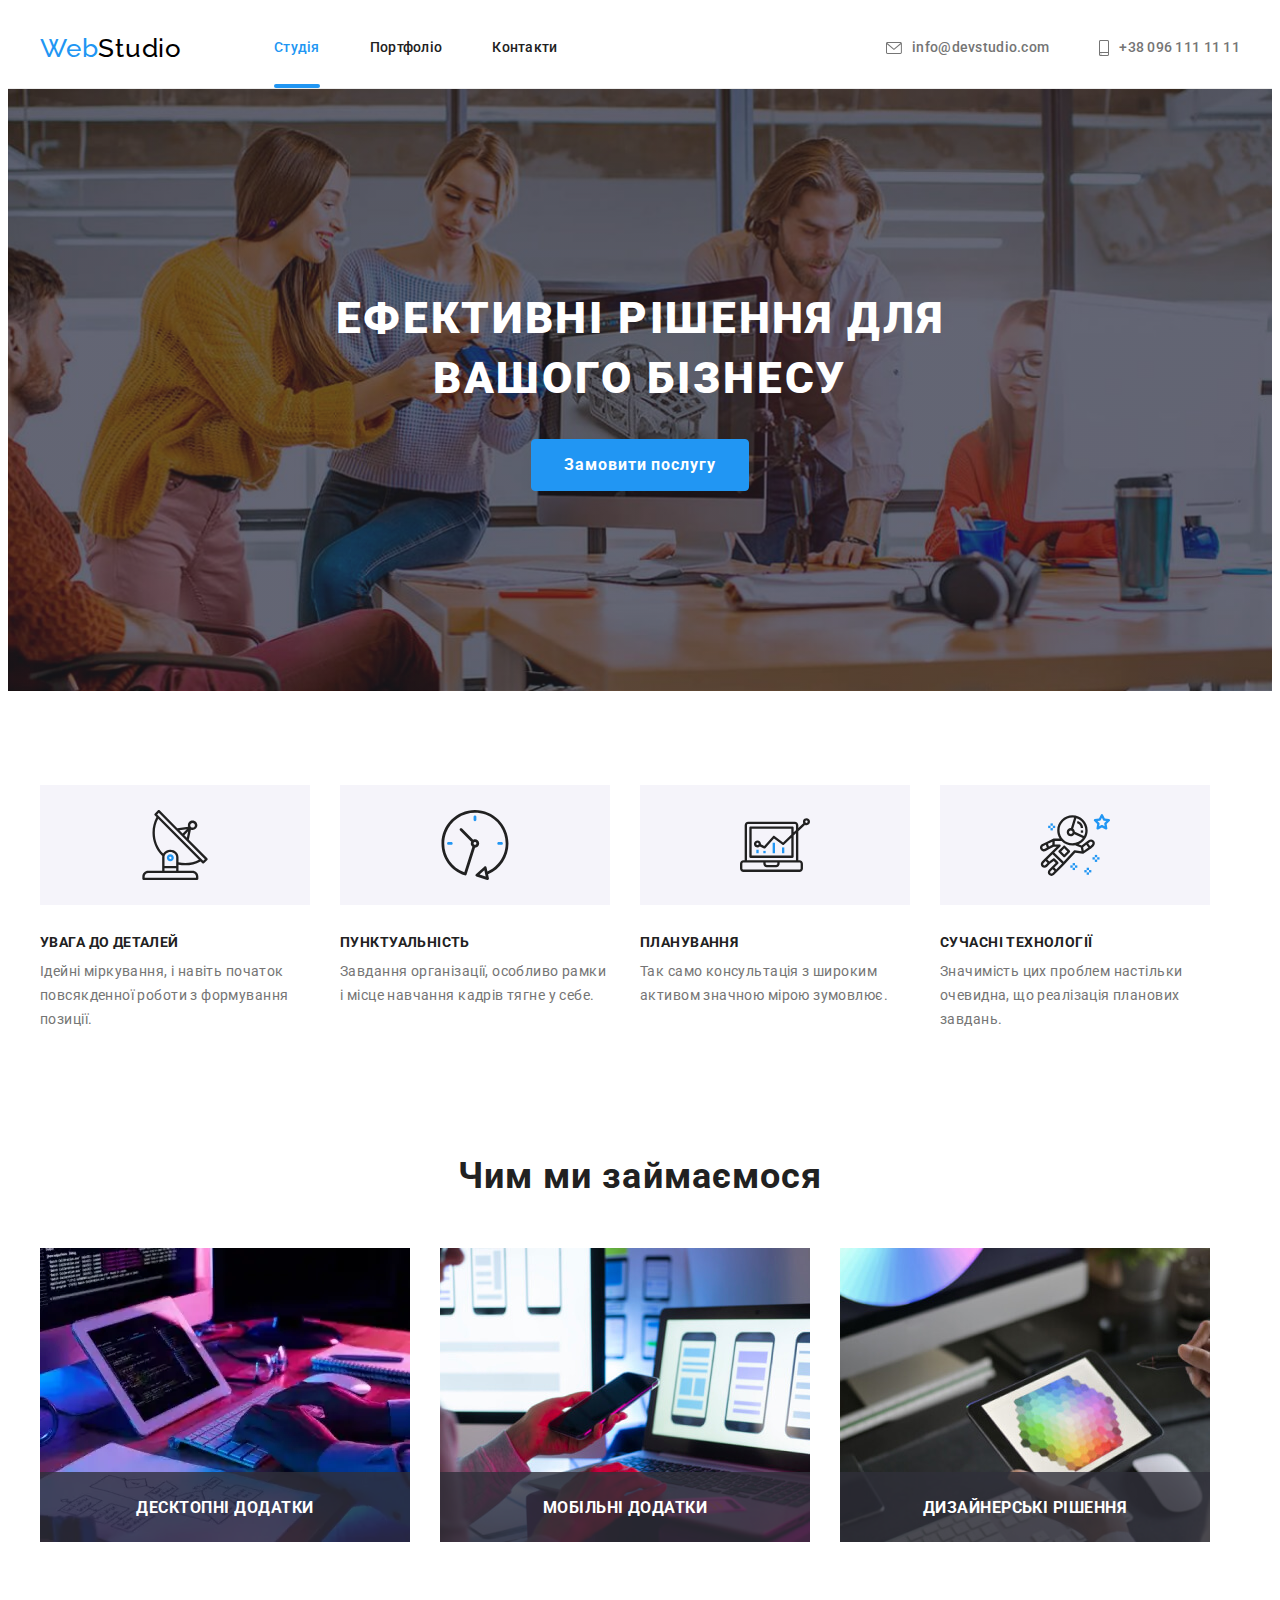
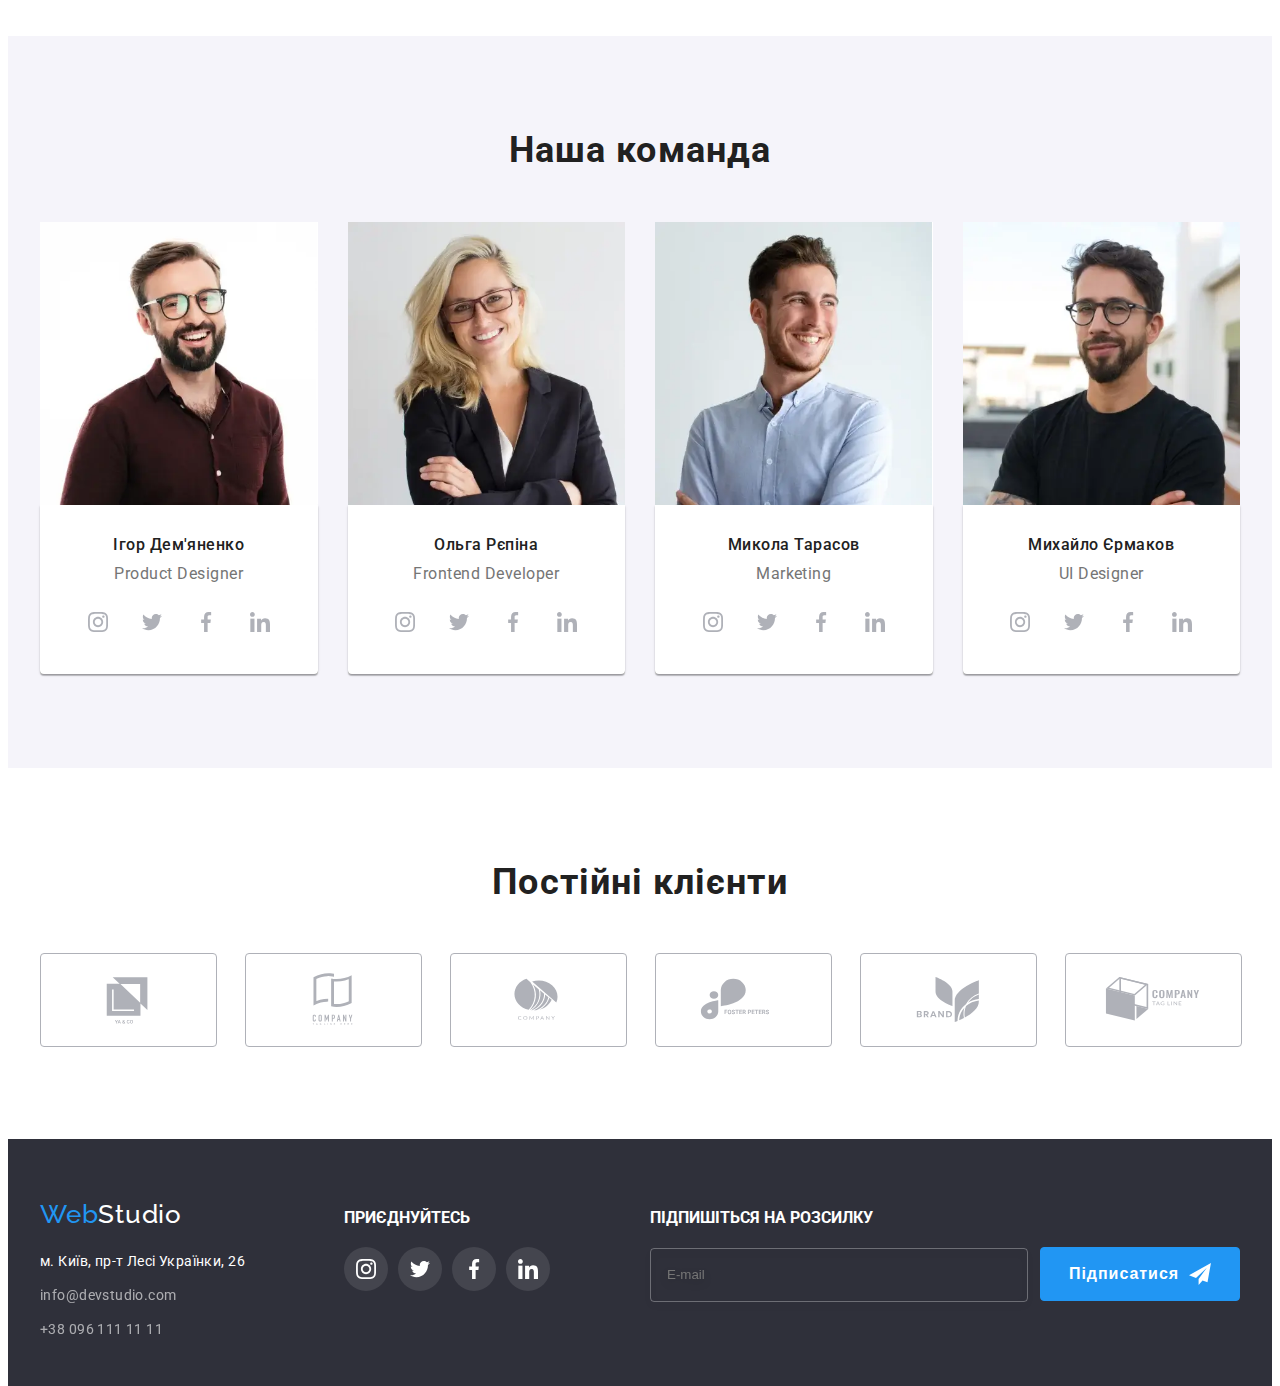
==== commit 98b0c097: "Update index.html" ====
--- a/index.html
+++ b/index.html
@@ -500,7 +500,7 @@
                     <input class="subscription-form-input" name="user_mail" type="email" placeholder="E-mail">
                     <button class="subscription-form-submit-btn" type="submit">
                         <span class="subscription-form-text">Підписатися
-                            <svg class="subscription-icon" width="24" height="24">
+                            <svg class="subscription-icon" width="32" height="32">
                                 <use href="/images/sprite.svg#icon-icon-send"></use>
                             </svg>
                         </span>                
@@ -570,4 +570,4 @@
     <script src="./js/modal.js"></script>
     <script src="./js/mobile-menu.js"></script>
 </body>
-</html>+</html>
--- a/css/main.min.css
+++ b/css/main.min.css
@@ -1 +1 @@
-:root{--primery-font-family: Roboto, sans-serif;--secondary-font-family: Raleway, sans-serif;--primery-text-color-teme-light: #000000;--secondary-text-color-teme-light: #212121;--primery-text-color-teme-dark: #FFFFFF;--secondary-text-color-teme-dark: #757575;--third-text-color-teme-dark: #afb1b8;--accent-color: #2196F3;--via-magenta: #FF0090;--background-color-teme-dark: #2F303A;--background-color-teme-light: #F5F4FA}body{font-family:var(--primery-font-family)}h1,h2,h3,h4,h5,h6,p{margin-top:0;margin-bottom:0}ul,ol{margin-top:0;margin-bottom:0;padding-left:0}img{display:block}.list{list-style:none}.link{text-decoration:none}.accent{color:var(--accent-color)}.visuality-hidden{position:absolute;width:1px;height:1px;margin:-1px;border:0;padding:0;white-space:nowrap;clip-path:inset(0 0 0 0);overflow:hidden}.container{padding-left:15px;padding-right:15px;width:320px}@media screen and (min-width: 480px){.container{width:448px;margin-left:auto;margin-right:auto}}@media screen and (min-width: 768px){.container{width:738px}}@media screen and (min-width: 1200px){.container{width:1200px}}.main-title{max-width:360px;word-wrap:break-word;text-align:center;font-weight:900;font-size:26px;line-height:1.42;letter-spacing:.06em;text-transform:uppercase;color:var(--primery-text-color-teme-dark)}@media screen and (min-width: 1200px){.main-title{max-width:690px;font-size:44px;line-height:1.36}}.subtitle{margin-bottom:50px;text-align:center;font-weight:700;font-size:28px;line-height:1.16;letter-spacing:.03em;color:var(--secondary-text-color-teme-light)}@media screen and (min-width: 1200px){.subtitle{font-size:36px}}.logo-link{margin-right:92px;font-family:var(--secondary-font-family);font-weight:500;font-size:26px;line-height:1.19;letter-spacing:.03em;color:var(--primery-text-color-teme-light)}.modal-button{min-width:160px;padding:10px 24px;border:1px solid var(--accent-color);border-radius:4px;margin-top:30px;font-family:inherit;font-weight:700;font-size:16px;line-height:1.87;letter-spacing:.06em;color:var(--primery-text-color-teme-dark);background-color:var(--accent-color);text-transform:none;cursor:pointer}@media screen and (min-width: 1200px){.modal-button{padding:10px 32px}}.social-list{display:flex;justify-content:center;gap:10px}.social-list-link{display:flex;align-items:center;justify-content:center;width:44px;height:44px;background-color:var(--primery-text-color-teme-dark);border-radius:50%;fill:var(--third-text-color-teme-dark);transition:background-color 250ms cubic-bezier(0.4, 0, 0.2, 1),fill 250ms cubic-bezier(0.4, 0, 0.2, 1)}.social-list-link:hover,.social-list-link:focus{background-color:var(--accent-color);fill:var(--primery-text-color-teme-dark)}.backdrop{position:fixed;top:0;left:0;width:100vw;height:100vh;background:rgba(0,0,0,.2);transition:opacity 250ms cubic-bezier(0.4, 0, 0.2, 1),visibility 250ms cubic-bezier(0.4, 0, 0.2, 1)}.backdrop.is-hidden{opacity:0;visibility:hidden;pointer-events:none}.modal{position:absolute;top:50%;left:50%;transform:translate(-50%, -50%) scale(1);width:450px;height:608px;border-radius:4px;background-color:var(--primery-text-color-teme-dark);transition:transform 250ms cubic-bezier(0.4, 0, 0.2, 1);padding:40px}.backdrop.is-hidden .modal{transform:translate(-50%, -50%) scale(0.75)}.modal-close-btn{position:absolute;top:8px;right:8px;padding:0;display:flex;justify-content:center;align-items:center;width:30px;height:30px;border-radius:50%;border:1px solid rgba(0,0,0,.1);background-color:rgba(0,0,0,0);fill:var(--primery-text-color-teme-light);cursor:pointer;transition:fill 250ms cubic-bezier(0.4, 0, 0.2, 1)}.modal-close-btn:hover,.modal-close-btn:focus{fill:var(--accent-color)}.modal-header{margin-bottom:12px;word-wrap:break-word;font-style:normal;font-weight:700;font-size:20px;line-height:1.15;text-align:center;letter-spacing:.03em;color:var(--secondary-text-color-teme-light)}.contact-text-name{display:block;font-style:normal;font-weight:400;font-size:12px;line-height:1.16;letter-spacing:.01em;color:var(--secondary-text-color-teme-dark)}.contact-form-field{display:block;margin-bottom:10px}.contact-form-input-wrapper{position:relative;display:block;margin-top:4px}.contact-form-input{width:100%;height:40px;padding-left:42px;border:1px solid rgba(33,33,33,.2);border-radius:4px;transition:border-color 250ms cubic-bezier(0.4, 0, 0.2, 1)}.contact-form-input:focus{outline:none;border-color:var(--accent-color)}.contact-form-icon{position:absolute;top:50%;left:12px;transform:translateY(-50%);transition:background-color 250ms cubic-bezier(0.4, 0, 0.2, 1),fill 250ms cubic-bezier(0.4, 0, 0.2, 1)}.contact-form-input:focus+.contact-form-icon{fill:var(--accent-color)}.contact-form-message{width:100%;height:120px;margin-top:4px;padding:12px 16px;resize:none;border:1px solid rgba(33,33,33,.2);border-radius:4px;transition:border-color 250ms cubic-bezier(0.4, 0, 0.2, 1)}.contact-form-message:focus{outline:none;border-color:var(--accent-color)}.contact-form-message::placeholder{color:rgba(117,117,117,.5)}.contact-form-checkbox-wrapper{margin-bottom:30px;display:flex;justify-content:center}.contact-form-checkbox-label{display:flex;align-items:center;position:relative;font-style:normal;font-weight:400;font-size:12px;line-height:1.71;letter-spacing:.03em;color:var(--secondary-text-color-teme-dark)}.contact-form-checkbox-label::before{content:"";display:inline-block;width:16px;height:16px;border:1px solid var(--secondary-text-color-teme-light);cursor:pointer;margin-right:10px}.contact-form-checkbox:checked+.contact-form-checkbox-label::before{background-image:url(../images/icon-check.svg);border:var(--accent-color)}.contact-form-checkbox:focus+.contact-form-checkbox-label::before{outline:1px solid var(--accent-color)}.contact-form-checkbox-label>a{color:var(--accent-color);text-decoration:underline var(--accent-color)}.contact-form-submit-btn{display:block;margin:0 auto;padding:10px 52px;border:1px solid var(--accent-color);background-color:var(--accent-color);border-radius:4px;font-weight:700;font-size:16px;line-height:1.87;letter-spacing:.06em;color:var(--primery-text-color-teme-dark);text-transform:none;cursor:pointer;transition:box-shadow 250ms cubic-bezier(0.4, 0, 0.2, 1)}.contact-form-submit-btn:hover,.contact-form-submit-btn:focus{box-shadow:0px 4px 4px rgba(0,0,0,.15)}@media screen and (min-width: 768px){.modal{width:528px;height:580px}}@media screen and (min-width: 1200px){.contact-form-checkbox-label{font-size:14px}}@media screen and (min-width: 768px){.mobile-menu{display:none}}.mobile-menu{position:absolute;top:0;left:0;background-color:var(--primery-text-color-teme-dark);width:100vw;height:100vh;overflow:auto;opacity:0;visibility:hidden;pointer-events:none;transition:opacity 250ms cubic-bezier(0.4, 0, 0.2, 1),visibility 250ms cubic-bezier(0.4, 0, 0.2, 1)}.mobile-menu.is-open{opacity:1;visibility:visible;pointer-events:auto}.mobile-menu-container{position:relative;padding-top:48px;padding-bottom:48px}.mobile-menu__close-btn{position:absolute;top:15px;right:15px;border:none;padding:0;line-height:0;display:flex;justify-content:center;align-items:center;width:40px;height:40px;background-color:rgba(0,0,0,0);fill:var(--primery-text-color-teme-light);cursor:pointer;transition:fill 250ms cubic-bezier(0.4, 0, 0.2, 1)}.mobile-menu__close-btn:hover,.mobile-menu__close-btn:focus{fill:var(--accent-color)}.mobile-menu__nav-list:not(:last-child){margin-bottom:32px}.mobile-menu__nav-item{font-family:var(--primery-font-family);font-style:normal;font-weight:500;font-size:40px;line-height:1.18;letter-spacing:.02em;color:var(--secondary-text-color-teme-light)}.mobile-menu__nav-item--accent{color:var(--accent-color)}.mobile-menu__contacts{padding-top:186px}.mobile-menu__contact-list{margin-bottom:32px}.mobile-menu__contact-mail{font-family:var(--primery-font-family);font-style:normal;font-weight:500;font-size:34px;line-height:1.18;letter-spacing:.02em;color:var(--accent-color)}.mobile-menu__contact-tel{font-family:var(--primery-font-family);font-style:normal;font-weight:500;font-size:24px;line-height:1.18;letter-spacing:.02em;color:var(--secondary-text-color-teme-light)}.mobile-menu__links{margin-top:32px;display:flex}.mobile-menu__social-link{margin-right:5px}.mobile-menu__link{font-family:var(--primery-font-family);font-style:normal;font-weight:500;font-size:18px;line-height:1.22px;letter-spacing:.02em;color:var(--accent-color)}.mobile-menu__line{font-style:normal;line-height:15px;color:rgba(33,33,33,.2)}@media screen and (max-width: 767px){.page-header{padding-top:16px;padding-bottom:16px;position:relative}.navigation{display:none}.contacts-list{display:none}}@media screen and (min-width: 0px)and (max-width: 767px){.header-container{display:flex;justify-content:space-between;align-items:center}.mobile-menu-btn{width:40px;height:40px;background-color:rgba(0,0,0,0);border:none;padding:0;line-height:0;fill:var(--primery-text-color-teme-light);cursor:pointer;transition:fill 250ms cubic-bezier(0.4, 0, 0.2, 1)}.mobile-menu-btn:hover,.mobile-menu-btn:focus{fill:var(--accent-color)}.mobile-menu-btn__icon{fill:var(--secondary-text-color-teme-light)}}@media screen and (min-width: 768px){.mobile-menu-btn{display:none}.page-header{border-bottom:1px solid #ececec}.header-container{display:flex;align-items:center}.navigation{display:flex;align-items:center}.nav-list{display:flex;align-items:center}.nav-list__item:not(:last-child){margin-right:50px}.nav-list__link{position:relative;display:block;padding-top:32px;padding-bottom:32px;font-weight:500;font-size:14px;line-height:1.14;letter-spacing:.02em;color:var(--secondary-text-color-teme-light);transition:color 250ms cubic-bezier(0.4, 0, 0.2, 1)}.nav-list__link:hover,.nav-list__link:focus{color:var(--accent-color)}.nav-list__link-hover::after{position:absolute;bottom:0;left:0;content:"";width:100%;height:4px;background-color:var(--accent-color);border-radius:2px}.contacts-list{margin-left:auto;display:flex;flex-direction:column}.contact-list__item:not(:last-child){padding-bottom:10px}.contact-list__information{display:flex;align-items:center;font-weight:500;font-size:12px;line-height:1.16;letter-spacing:.02em;color:var(--secondary-text-color-teme-dark);transition:color 250ms cubic-bezier(0.4, 0, 0.2, 1)}.contact-list__information:hover,.contact-list__information:focus{color:var(--accent-color);fill:var(--accent-color)}.contact-item{margin-right:10px;fill:currentColor}}@media screen and (min-width: 1200px){.contacts-list{flex-direction:row;align-items:center}.contacts-list:not(:last-child){margin-right:10px}.contact-list__item:not(:last-child){padding-bottom:0;margin-right:50px}.contact-list__information{font-size:14px;line-height:1.14}}.hero{margin:auto;background-image:linear-gradient(rgba(47, 48, 58, 0.4), rgba(47, 48, 58, 0.4)),url("../images/Img-mobile.png");background-size:cover;background-repeat:no-repeat;padding-top:118px;padding-bottom:118px;background-color:var(--background-color-teme-dark)}@media(min-device-pixel-ratio: 2),(min-resolution: 192dpi),(min-resolution: 2dppx){.hero{background-image:linear-gradient(rgba(47, 48, 58, 0.4), rgba(47, 48, 58, 0.4)),url("../images/Img-mobile-@2x.png")}}@media screen and (min-width: 768px){.hero{background-image:linear-gradient(rgba(47, 48, 58, 0.4), rgba(47, 48, 58, 0.4)),url("../images/Img-tablet.png")}}@media(min-device-pixel-ratio: 2),(min-resolution: 192dpi),(min-resolution: 2dppx)and (min-width: 768px){.hero{background-image:linear-gradient(rgba(47, 48, 58, 0.4), rgba(47, 48, 58, 0.4)),url("../images/Img-tablet-@2x.png")}}@media screen and (min-width: 1200px){.hero{max-width:1600px;padding-top:200px;padding-bottom:200px;background-image:linear-gradient(rgba(47, 48, 58, 0.4), rgba(47, 48, 58, 0.4)),url("../images/Img-desktop.png")}}@media(min-device-pixel-ratio: 2),(min-resolution: 192dpi),(min-resolution: 2dppx)and (min-width: 1200px){.hero{background-image:linear-gradient(rgba(47, 48, 58, 0.4), rgba(47, 48, 58, 0.4)),url("../images/Img-desktop-@2x.png")}}.hero-container{display:flex;flex-direction:column;align-items:center}.feature-text{padding-top:60px;padding-bottom:60px}@media screen and (min-width: 768px){.feature-text{padding-top:94px}}.feature-list{display:flex;flex-direction:column;justify-content:center}@media screen and (min-width: 768px){.feature-list{flex-wrap:wrap;flex-direction:row}}@media screen and (min-width: 1200px){.feature-list{align-items:flex-start;gap:30px}}.feature-list__items{width:270px;padding-bottom:30px}@media screen and (min-width: 480px){.feature-list__items{width:450px}}@media screen and (min-width: 768px){.feature-list__items{width:354px}}@media screen and (min-width: 1200px){.feature-list__items{width:270px}}.feature-list__wrapper{margin-bottom:30px;display:flex;align-items:center;justify-content:center;width:270px;height:120px;background-color:var(--background-color-teme-light)}@media screen and (min-width: 480px)and (max-width: 767px){.feature-list__wrapper{width:450px}}@media screen and (min-width: 768px)and (max-width: 1199px){.feature-list__wrapper{width:354px}}.feature-list__item{margin-bottom:10px;text-align:center;font-weight:700;font-size:14px;line-height:1.14;letter-spacing:.03em;color:var(--secondary-text-color-teme-light)}@media screen and (min-width: 768px){.feature-list__item{text-align:left}}.feature-list__text{font-weight:400;font-size:14px;word-wrap:break-word;line-height:1.71;letter-spacing:.03em;color:var(--secondary-text-color-teme-dark)}.feature-image{display:none}@media screen and (min-width: 1200px){.feature-image{display:block;padding-top:94px;padding-bottom:94px}}.feature-list__photos{display:flex;flex-direction:row}.feature-list__photo:not(:last-child){margin-right:30px}.feature-list__photo{position:relative}.feature-list__signature{position:absolute;bottom:0;left:0;content:"";width:100%;height:70px;display:flex;align-items:center;justify-content:center;letter-spacing:.03em;text-transform:uppercase;color:var(--primery-text-color-teme-dark);background-color:rgba(47,48,58,.8)}.our-team{padding-top:60px;padding-bottom:60px;background-color:var(--background-color-teme-light)}@media screen and (min-width: 1200px){.our-team{padding-top:94px;padding-bottom:94px}}.about-team__items{margin-top:30px;width:270px;background-color:var(--primery-text-color-teme-dark);border-bottom:var(--secondary-text-color-teme-light)}@media screen and (min-width: 480px){.about-team__items{margin-top:0;width:450px}}@media screen and (min-width: 768px){.about-team{display:flex;flex-wrap:wrap}.about-team__items{flex-basis:calc((100% - 60px)/2);width:354px;margin-left:30px;margin-top:30px}}@media screen and (min-width: 1200px){.about-team{margin-left:-30px;margin-top:-30px}.about-team__items{flex-basis:calc((100% - 120px)/4);width:270px}}.about-team__text{padding:30px 20px;text-align:center;box-shadow:0px 1px 3px rgba(0,0,0,.12),0px 1px 1px rgba(0,0,0,.14),0px 2px 1px rgba(0,0,0,.2);border-radius:0px 0px 4px 4px}.about-team__name{margin-bottom:10px;font-weight:500;font-size:16px;line-height:1.19;letter-spacing:.03em;color:var(--secondary-text-color-teme-light)}.about-team__item{font-weight:400;font-size:16px;line-height:1.19;letter-spacing:.03em;color:var(--secondary-text-color-teme-dark);margin-bottom:16px}.our-clients{padding-top:60px;padding-bottom:60px}@media screen and (min-width: 1200px){.our-clients{padding-top:94px;padding-bottom:94px}}.clients{display:flex;flex-wrap:wrap;margin-left:-30px;margin-top:-30px}.clients__about{flex-basis:calc((100% - 60px)/2);margin-left:30px;margin-top:30px;width:210px;height:92px}@media screen and (min-width: 738px){.clients__about{flex-basis:calc((100% - 90px)/3);width:226px}}@media screen and (min-width: 1200px){.clients__about{flex-basis:calc((100% - 180px)/6);width:170px}}.clients__wrapper{display:flex;align-items:center;justify-content:center;width:100%;height:100%;border-bottom:var(--secondary-text-color-teme-light);border:1px solid var(--third-text-color-teme-dark);border-radius:4px;fill:var(--third-text-color-teme-dark);transition:border 250ms cubic-bezier(0.4, 0, 0.2, 1),fill 250ms cubic-bezier(0.4, 0, 0.2, 1)}.clients__wrapper:hover,.clients__wrapper:focus{fill:var(--accent-color);border:1px solid var(--accent-color)}.footer-contacts-container>.logo-link{color:var(--primery-text-color-teme-dark)}@media screen and (max-width: 1199px){.footer-contacts-container>.logo-link{margin:0}.footer-contacts-container{display:flex;flex-direction:column;justify-content:center;align-items:center}.contact-address{align-items:center}}.contact-address{margin-top:20px;display:flex;flex-direction:column;font-style:normal;font-weight:400;font-size:14px;line-height:1.71;letter-spacing:.03em;color:var(--primery-text-color-teme-dark)}.contacts{margin-top:10px;font-weight:400;font-size:14px;line-height:1.71;letter-spacing:.03em;color:var(--primery-text-color-teme-dark);opacity:.6}.footer-links-container{gap:20px;padding-top:60px;display:flex;align-items:center;flex-direction:column}.footer-links-container>.footer-links-title{text-transform:uppercase;color:var(--primery-text-color-teme-dark)}.footer-links-container .social-list-link{background-color:rgba(255,255,255,.1);fill:var(--primery-text-color-teme-dark);transition:background-color 250ms cubic-bezier(0.4, 0, 0.2, 1)}.footer-links-container .social-list-link:hover,.footer-links-container .social-list-link:focus{background-color:var(--accent-color)}@media screen and (min-width: 768px){.footer-links-container{padding-top:0}}@media screen and (min-width: 1200px){.footer-links-container{margin-left:70px;align-items:baseline}}.page-footer{display:flex;gap:70px;padding-top:60px;padding-bottom:60px;background-color:var(--background-color-teme-dark)}.footer-container{display:flex;flex-direction:column;align-items:center}@media screen and (min-width: 768px){.footer-container{flex-direction:row;align-items:baseline;flex-wrap:wrap;justify-content:center}}@media screen and (min-width: 768px)and (max-width: 1199px){.footer-container{justify-content:space-around}}@media screen and (max-width: 1199px){.footer-subscription-container{padding-top:60px}}.footer-subscription-container{display:flex;flex-direction:column;align-items:center}.footer-subscription-container>.footer-links-title{margin-bottom:20px;text-transform:uppercase;color:var(--primery-text-color-teme-dark)}@media screen and (min-width: 1200px){.footer-subscription-container{margin-left:auto;align-items:baseline}}.subscription-form{display:flex;flex-direction:column;align-items:center}@media screen and (min-width: 1200px){.subscription-form{flex-direction:row;align-items:baseline}}.subscription-form-input{width:320px;height:50px;padding-left:16px;margin-bottom:20px;color:var(--background-color-teme-light);background-color:inherit;border:1px solid rgba(255,255,255,.3);filter:drop-shadow(0px 4px 4px rgba(0, 0, 0, 0.15));border-radius:4px;transition:border-color 250ms cubic-bezier(0.4, 0, 0.2, 1)}.subscription-form-input:focus{outline:none;border-color:var(--accent-color)}@media screen and (min-width: 480px){.subscription-form-input{width:450px}}@media screen and (min-width: 1200px){.subscription-form-input{width:358px;margin-bottom:0}}.subscription-form-submit-btn{width:200px;padding:10px 28px;border:1px solid var(--accent-color);background-color:var(--accent-color);border-radius:4px;cursor:pointer;transition:box-shadow 250ms cubic-bezier(0.4, 0, 0.2, 1)}.subscription-form-submit-btn:hover,.subscription-form-submit-btn:focus{box-shadow:0px 4px 4px rgba(0,0,0,.15)}@media screen and (min-width: 1200px){.subscription-form-submit-btn{margin-left:12px}}.subscription-form-text{display:flex;align-items:center;font-weight:700;font-size:16px;line-height:1.87;letter-spacing:.06em;color:var(--primery-text-color-teme-dark);text-transform:none}.subscription-icon{margin-left:10px}.project-filter{margin-bottom:40px;display:flex;flex-wrap:wrap}@media screen and (min-width: 768px){.project-filter{margin-bottom:30px}}@media screen and (min-width: 1200px){.project-filter{margin-bottom:50px;justify-content:center}}.projects-filter:not(:last-child){margin-right:8px}@media screen and (min-width: 0px)and (max-width: 1199px){.projects-filter:not(:last-child){margin-bottom:16px}}.project-filter-button{padding:5px 20px;border:1px solid var(--background-color-teme-light);background-color:rgba(0,0,0,0);border-radius:4px;font-family:inherit;font-weight:500;font-size:16px;line-height:1.63;letter-spacing:.03em;color:var(--primery-text-color-teme-light);background-color:var(--background-color-teme-light);text-transform:none;cursor:pointer;transition:background-color 250ms cubic-bezier(0.4, 0, 0.2, 1),color 250ms cubic-bezier(0.4, 0, 0.2, 1),box-shadow 250ms cubic-bezier(0.4, 0, 0.2, 1)}.project-filter-button:hover,.project-filter-button:focus{background-color:var(--accent-color);color:var(--primery-text-color-teme-dark);box-shadow:0px 3px 1px rgba(0,0,0,.1),0px 1px 2px rgba(0,0,0,.08),0px 2px 2px rgba(0,0,0,.12)}.project{padding-top:60px;padding-bottom:60px}@media screen and (min-width: 1200px){.project{padding-top:94px;padding-bottom:94px}}.project-items-list{display:flex;flex-wrap:wrap}@media screen and (min-width: 768px){.project-items-list{margin-left:-30px;margin-top:-30px}}.project-list-items{border-bottom:var(--secondary-text-color-teme-light)}@media screen and (min-width: 768px){.project-list-items{flex-basis:calc((100% - 60px)/2);margin-left:30px;margin-top:30px}}@media screen and (min-width: 1200px){.project-list-items{flex-basis:calc((100% - 120px)/4)}}.project-list{display:block;width:100%;height:100%;transition:box-shadow 250ms cubic-bezier(0.4, 0, 0.2, 1)}.project-list:hover{box-shadow:0px 1px 1px rgba(0,0,0,.12),0px 4px 4px rgba(0,0,0,.06),1px 4px 6px rgba(0,0,0,.16)}.project-list:hover .project-overlay{transform:translateY(0)}.project-wrapper{position:relative;overflow:hidden}.project-overlay{position:absolute;top:0;left:0;width:100%;height:100%;background-color:rgba(33,150,243,.9);transform:translateY(100%);transition:transform 250ms cubic-bezier(0.4, 0, 0.2, 1)}.project-text{padding:62px 24px;font-style:normal;font-weight:400;font-size:18px;line-height:1.56;letter-spacing:.03em;color:var(--primery-text-color-teme-dark)}.project-list-text{padding:20px 24px;border:solid #eee;border-width:0px 1px 1px 1px}.project-item{margin-bottom:4px;font-weight:700;font-size:18px;line-height:2;letter-spacing:.06em;color:var(--secondary-text-color-teme-light)}.project-list-item{font-weight:400;font-size:16px;line-height:1.87;letter-spacing:.03em;color:var(--secondary-text-color-teme-dark)}/*# sourceMappingURL=main.min.css.map */+:root{--primery-font-family: Roboto, sans-serif;--secondary-font-family: Raleway, sans-serif;--primery-text-color-teme-light: #000000;--secondary-text-color-teme-light: #212121;--primery-text-color-teme-dark: #FFFFFF;--secondary-text-color-teme-dark: #757575;--third-text-color-teme-dark: #afb1b8;--accent-color: #2196F3;--via-magenta: #FF0090;--background-color-teme-dark: #2F303A;--background-color-teme-light: #F5F4FA}body{font-family:var(--primery-font-family)}h1,h2,h3,h4,h5,h6,p{margin-top:0;margin-bottom:0}ul,ol{margin-top:0;margin-bottom:0;padding-left:0}img{display:block;max-width:100%}.list{list-style:none}.link{text-decoration:none}.accent{color:var(--accent-color)}.visuality-hidden{position:absolute;width:1px;height:1px;margin:-1px;border:0;padding:0;white-space:nowrap;clip-path:inset(0 0 0 0);overflow:hidden}.container{padding-left:15px;padding-right:15px}@media screen and (min-width: 480px){.container{width:480px;margin-left:auto;margin-right:auto}}@media screen and (min-width: 768px){.container{width:768px}}@media screen and (min-width: 1200px){.container{width:1200px}}.main-title{max-width:360px;word-wrap:break-word;text-align:center;font-weight:900;font-size:26px;line-height:1.42;letter-spacing:.06em;text-transform:uppercase;color:var(--primery-text-color-teme-dark)}@media screen and (min-width: 1200px){.main-title{max-width:690px;font-size:44px;line-height:1.36}}.subtitle{margin-bottom:50px;text-align:center;font-weight:700;font-size:28px;line-height:1.16;letter-spacing:.03em;color:var(--secondary-text-color-teme-light)}@media screen and (min-width: 1200px){.subtitle{font-size:36px}}.logo-link{margin-right:92px;font-family:var(--secondary-font-family);font-weight:500;font-size:26px;line-height:1.19;letter-spacing:.03em;color:var(--primery-text-color-teme-light)}.modal-button{min-width:160px;padding:10px 24px;border:1px solid var(--accent-color);border-radius:4px;margin-top:30px;font-family:inherit;font-weight:700;font-size:16px;line-height:1.87;letter-spacing:.06em;color:var(--primery-text-color-teme-dark);background-color:var(--accent-color);text-transform:none;cursor:pointer}@media screen and (min-width: 1200px){.modal-button{padding:10px 32px}}.social-list{display:flex;justify-content:center;gap:10px}.social-list-link{display:flex;align-items:center;justify-content:center;width:44px;height:44px;background-color:var(--primery-text-color-teme-dark);border-radius:50%;fill:var(--third-text-color-teme-dark);transition:background-color 250ms cubic-bezier(0.4, 0, 0.2, 1),fill 250ms cubic-bezier(0.4, 0, 0.2, 1)}.social-list-link:hover,.social-list-link:focus{background-color:var(--accent-color);fill:var(--primery-text-color-teme-dark)}.backdrop{position:fixed;top:0;left:0;width:100vw;height:100vh;background:rgba(0,0,0,.2);transition:opacity 250ms cubic-bezier(0.4, 0, 0.2, 1),visibility 250ms cubic-bezier(0.4, 0, 0.2, 1)}.backdrop.is-hidden{opacity:0;visibility:hidden;pointer-events:none}.modal{position:absolute;top:50%;left:50%;transform:translate(-50%, -50%) scale(1);width:320px;height:538px;border-radius:4px;background-color:var(--primery-text-color-teme-dark);transition:transform 250ms cubic-bezier(0.4, 0, 0.2, 1);padding:40px}.backdrop.is-hidden .modal{transform:translate(-50%, -50%) scale(0.75)}.modal-close-btn{position:absolute;top:8px;right:8px;padding:0;display:flex;justify-content:center;align-items:center;width:30px;height:30px;border-radius:50%;border:1px solid rgba(0,0,0,.1);background-color:rgba(0,0,0,0);fill:var(--primery-text-color-teme-light);cursor:pointer;transition:fill 250ms cubic-bezier(0.4, 0, 0.2, 1)}.modal-close-btn:hover,.modal-close-btn:focus{fill:var(--accent-color)}.modal-header{margin-bottom:12px;word-wrap:break-word;font-style:normal;font-weight:700;font-size:20px;line-height:1.15;text-align:center;letter-spacing:.03em;color:var(--secondary-text-color-teme-light)}.contact-text-name{display:block;font-style:normal;font-weight:400;font-size:12px;line-height:1.16;letter-spacing:.01em;color:var(--secondary-text-color-teme-dark)}.contact-form-field{display:block;margin-bottom:10px}.contact-form-input-wrapper{position:relative;display:block;margin-top:4px}.contact-form-input{width:100%;height:40px;padding-left:42px;border:1px solid rgba(33,33,33,.2);border-radius:4px;transition:border-color 250ms cubic-bezier(0.4, 0, 0.2, 1)}.contact-form-input:focus{outline:none;border-color:var(--accent-color)}.contact-form-icon{position:absolute;top:50%;left:12px;transform:translateY(-50%);transition:background-color 250ms cubic-bezier(0.4, 0, 0.2, 1),fill 250ms cubic-bezier(0.4, 0, 0.2, 1)}.contact-form-input:focus+.contact-form-icon{fill:var(--accent-color)}.contact-form-message{width:100%;height:80px;margin-top:4px;padding:12px 16px;resize:none;border:1px solid rgba(33,33,33,.2);border-radius:4px;transition:border-color 250ms cubic-bezier(0.4, 0, 0.2, 1)}.contact-form-message:focus{outline:none;border-color:var(--accent-color)}.contact-form-message::placeholder{color:rgba(117,117,117,.5)}.contact-form-checkbox-wrapper{margin-bottom:10px;display:flex;justify-content:center}.contact-form-checkbox-label{position:relative;font-style:normal;font-weight:400;font-size:12px;line-height:1.71;letter-spacing:.03em;color:var(--secondary-text-color-teme-dark)}.contact-form-checkbox-label::before{content:"";display:inline-block;width:16px;height:16px;border:1px solid var(--secondary-text-color-teme-light);cursor:pointer;margin-right:10px}.contact-form-checkbox:checked+.contact-form-checkbox-label::before{background-image:url(../images/icon-check.svg);border:var(--accent-color)}.contact-form-checkbox:focus+.contact-form-checkbox-label::before{outline:1px solid var(--accent-color)}.contact-form-checkbox-label>a{color:var(--accent-color);text-decoration:underline var(--accent-color)}.contact-form-submit-btn{display:block;margin:0 auto;padding:10px 52px;border:1px solid var(--accent-color);background-color:var(--accent-color);border-radius:4px;font-weight:700;font-size:16px;line-height:1.87;letter-spacing:.06em;color:var(--primery-text-color-teme-dark);text-transform:none;cursor:pointer;transition:box-shadow 250ms cubic-bezier(0.4, 0, 0.2, 1)}.contact-form-submit-btn:hover,.contact-form-submit-btn:focus{box-shadow:0px 4px 4px rgba(0,0,0,.15)}@media screen and (min-width: 480px){.modal{width:450px;height:608px}.contact-form-message{height:120px}.contact-form-checkbox-wrapper{margin-bottom:30px}.contact-form-checkbox-label{display:flex;align-items:center}}@media screen and (min-width: 768px){.modal{width:528px;height:580px}}@media screen and (min-width: 1200px){.contact-form-checkbox-label{font-size:14px}}@media screen and (min-width: 768px){.mobile-menu{display:none}}.mobile-menu{position:fixed;top:0;left:0;background-color:var(--primery-text-color-teme-dark);width:100vw;height:100vh;z-index:2;overflow:hidden;opacity:0;visibility:hidden;pointer-events:none;transition:opacity 250ms cubic-bezier(0.4, 0, 0.2, 1),visibility 250ms cubic-bezier(0.4, 0, 0.2, 1)}.mobile-menu.is-open{opacity:1;visibility:visible;pointer-events:auto}.mobile-menu-container{position:relative;padding-top:48px;padding-bottom:48px}.mobile-menu__close-btn{position:absolute;top:15px;right:15px;border:none;padding:0;line-height:0;display:flex;justify-content:center;align-items:center;width:40px;height:40px;background-color:rgba(0,0,0,0);fill:var(--primery-text-color-teme-light);cursor:pointer;transition:fill 250ms cubic-bezier(0.4, 0, 0.2, 1)}.mobile-menu__close-btn:hover,.mobile-menu__close-btn:focus{fill:var(--accent-color)}.mobile-menu__nav-list:not(:last-child){margin-bottom:20px}.mobile-menu__nav-item{font-family:var(--primery-font-family);font-style:normal;font-weight:500;font-size:32px;line-height:1.18;letter-spacing:.02em;color:var(--secondary-text-color-teme-light)}.mobile-menu__nav-item--accent{color:var(--accent-color)}.mobile-menu__contacts{padding-top:86px}.mobile-menu__contact-list{margin-bottom:32px}.mobile-menu__contact-mail{font-family:var(--primery-font-family);font-style:normal;font-weight:500;font-size:24px;line-height:1.18;letter-spacing:.02em;color:var(--accent-color)}.mobile-menu__contact-tel{font-family:var(--primery-font-family);font-style:normal;font-weight:500;font-size:14px;line-height:1.18;letter-spacing:.02em;color:var(--secondary-text-color-teme-dark)}.mobile-menu__links{margin-top:32px;display:flex}.mobile-menu__social-link{margin-right:5px}.mobile-menu__link{font-family:var(--primery-font-family);font-style:normal;font-weight:400;font-size:14px;line-height:1.22px;letter-spacing:.02em;color:var(--accent-color)}.mobile-menu__line{font-style:normal;line-height:15px;color:rgba(33,33,33,.2)}@media screen and (min-width: 480px){.mobile-menu__nav-list:not(:last-child){margin-bottom:32px}.mobile-menu__nav-item{font-size:40px}.mobile-menu__contacts{padding-top:186px}.mobile-menu__contact-mail{font-size:34px}.mobile-menu__contact-tel{font-size:24px}.mobile-menu__link{font-weight:500;font-size:18px}}@media screen and (max-width: 767px){.page-header{padding-top:16px;padding-bottom:16px;position:relative}.navigation{display:none}.contacts-list{display:none}}@media screen and (min-width: 0px)and (max-width: 767px){.header-container{display:flex;justify-content:space-between;align-items:center}.mobile-menu-btn{width:40px;height:40px;background-color:rgba(0,0,0,0);border:none;padding:0;line-height:0;fill:var(--primery-text-color-teme-light);cursor:pointer;transition:fill 250ms cubic-bezier(0.4, 0, 0.2, 1)}.mobile-menu-btn:hover,.mobile-menu-btn:focus{fill:var(--accent-color)}.mobile-menu-btn__icon{fill:var(--secondary-text-color-teme-light)}}@media screen and (min-width: 768px){.mobile-menu-btn{display:none}.page-header{border-bottom:1px solid #ececec}.header-container{display:flex;align-items:center}.navigation{display:flex;align-items:center}.nav-list{display:flex;align-items:center}.nav-list__item:not(:last-child){margin-right:50px}.nav-list__link{position:relative;display:block;padding-top:32px;padding-bottom:32px;font-weight:500;font-size:14px;line-height:1.14;letter-spacing:.02em;color:var(--secondary-text-color-teme-light);transition:color 250ms cubic-bezier(0.4, 0, 0.2, 1)}.nav-list__link:hover,.nav-list__link:focus{color:var(--accent-color)}.nav-list__link-hover::after{position:absolute;bottom:0;left:0;content:"";width:100%;height:4px;background-color:var(--accent-color);border-radius:2px}.contacts-list{margin-left:auto;display:flex;flex-direction:column}.contact-list__item:not(:last-child){padding-bottom:10px}.contact-list__information{display:flex;align-items:center;font-weight:500;font-size:12px;line-height:1.16;letter-spacing:.02em;color:var(--secondary-text-color-teme-dark);transition:color 250ms cubic-bezier(0.4, 0, 0.2, 1)}.contact-list__information:hover,.contact-list__information:focus{color:var(--accent-color);fill:var(--accent-color)}.contact-item{margin-right:10px;fill:currentColor}}@media screen and (min-width: 1200px){.contacts-list{flex-direction:row;align-items:center}.contacts-list:not(:last-child){margin-right:10px}.contact-list__item:not(:last-child){padding-bottom:0;margin-right:50px}.contact-list__information{font-size:14px;line-height:1.14}}.hero{margin:auto;background-image:linear-gradient(rgba(47, 48, 58, 0.4), rgba(47, 48, 58, 0.4)),url("../images/Img-mobile.jpg");background-size:cover;background-repeat:no-repeat;background-position:center;padding-top:118px;padding-bottom:118px;background-color:var(--background-color-teme-dark)}@media(min-device-pixel-ratio: 2),(min-resolution: 192dpi),(min-resolution: 2dppx){.hero{background-image:linear-gradient(rgba(47, 48, 58, 0.4), rgba(47, 48, 58, 0.4)),url("../images/Img-mobile-@2x.jpg")}}@media screen and (min-width: 768px){.hero{background-image:linear-gradient(rgba(47, 48, 58, 0.4), rgba(47, 48, 58, 0.4)),url("../images/Img-desktop.jpg");background-size:contain}}@media(min-device-pixel-ratio: 2),(min-resolution: 192dpi),(min-resolution: 2dppx)and (min-width: 768px){.hero{background-image:linear-gradient(rgba(47, 48, 58, 0.4), rgba(47, 48, 58, 0.4)),url("../images/Img-desktop-@2x.jpg");background-size:contain}}@media screen and (min-width: 1200px){.hero{max-width:1600px;padding-top:200px;padding-bottom:200px;background-image:linear-gradient(rgba(47, 48, 58, 0.4), rgba(47, 48, 58, 0.4)),url("../images/Img-desktop.jpg");background-size:cover;background-position:center}}@media(min-device-pixel-ratio: 2),(min-resolution: 192dpi),(min-resolution: 2dppx)and (min-width: 1200px){.hero{background-image:linear-gradient(rgba(47, 48, 58, 0.4), rgba(47, 48, 58, 0.4)),url("../images/Img-desktop-@2x.jpg");background-size:cover;background-position:center}}.hero-container{display:flex;flex-direction:column;align-items:center}.feature-text{padding-top:60px;padding-bottom:60px}.feature-list{display:flex;flex-direction:column;justify-content:center;align-items:center}.feature-list__items{width:270px;margin-bottom:30px}.feature-list__wrapper{margin-bottom:30px;display:flex;align-items:center;justify-content:center;width:270px;height:120px;background-color:var(--background-color-teme-light)}.feature-list__item{margin-bottom:10px;text-align:center;font-weight:700;font-size:14px;line-height:1.14;letter-spacing:.03em;color:var(--secondary-text-color-teme-light)}.feature-list__text{font-weight:400;font-size:14px;word-wrap:break-word;line-height:1.71;letter-spacing:.03em;color:var(--secondary-text-color-teme-dark)}@media screen and (min-width: 480px)and (max-width: 767px){.feature-list__items{width:450px}.feature-list__wrapper{width:450px}}@media screen and (min-width: 768px){.feature-list{flex-wrap:wrap;flex-direction:row;justify-content:normal}.feature-list__item{text-align:left}}@media screen and (min-width: 768px)and (max-width: 1199px){.feature-list__wrapper{width:354px}.feature-list__items{width:354px}.feature-list__items:nth-child(2n+1){margin-right:30px}}@media screen and (min-width: 1200px){.feature-text{padding-top:94px;padding-bottom:0px}.feature-list{align-items:flex-start;gap:30px}.feature-list__items{width:270px}}.feature-image{display:none}@media screen and (min-width: 1200px){.feature-image{display:block;padding-top:94px;padding-bottom:94px}}.feature-list__photos{display:flex;flex-direction:row}.feature-list__photo:not(:last-child){margin-right:30px}.feature-list__photo{position:relative}.feature-list__signature{position:absolute;bottom:0;left:0;content:"";width:100%;height:70px;display:flex;align-items:center;justify-content:center;letter-spacing:.03em;text-transform:uppercase;color:var(--primery-text-color-teme-dark);background-color:rgba(47,48,58,.8)}.our-team{padding-top:60px;padding-bottom:60px;background-color:var(--background-color-teme-light);display:flex;justify-content:center}.about-team__items{margin-top:30px;width:270px;background-color:var(--primery-text-color-teme-dark);border-bottom:var(--secondary-text-color-teme-light)}.about-team__text{padding:30px 20px;text-align:center;box-shadow:0px 1px 3px rgba(0,0,0,.12),0px 1px 1px rgba(0,0,0,.14),0px 2px 1px rgba(0,0,0,.2);border-radius:0px 0px 4px 4px}.about-team__name{margin-bottom:10px;font-weight:500;font-size:16px;line-height:1.19;letter-spacing:.03em;color:var(--secondary-text-color-teme-light)}.about-team__item{font-weight:400;font-size:16px;line-height:1.19;letter-spacing:.03em;color:var(--secondary-text-color-teme-dark);margin-bottom:16px}@media screen and (min-width: 480px)and (max-width: 767px){.about-team__items{width:450px}}@media screen and (min-width: 768px)and (max-width: 1199px){.about-team{display:flex;flex-wrap:wrap}.about-team__items{flex-basis:calc((100% - 60px)/2);width:354px;margin-left:30px;margin-top:30px}.about-team__items:nth-child(2n+1){margin-left:0}}@media screen and (min-width: 1200px){.our-team{padding-top:94px;padding-bottom:94px;display:block}.about-team{display:flex;flex-wrap:wrap;margin-left:-30px;margin-top:-30px}.about-team__items{flex-basis:calc((100% - 120px)/4);width:270px;margin-left:30px;margin-top:30px}}.our-clients{padding-top:60px;padding-bottom:60px}.clients{display:flex;flex-wrap:wrap;margin-left:-30px;margin-top:-30px}.clients__about{flex-basis:calc((100% - 30px)/1);margin-left:30px;margin-top:30px;height:92px}.clients__wrapper{display:flex;align-items:center;justify-content:center;width:100%;height:100%;border-bottom:var(--secondary-text-color-teme-light);border:1px solid var(--third-text-color-teme-dark);border-radius:4px;fill:var(--third-text-color-teme-dark);transition:border 250ms cubic-bezier(0.4, 0, 0.2, 1),fill 250ms cubic-bezier(0.4, 0, 0.2, 1)}.clients__wrapper:hover,.clients__wrapper:focus{fill:var(--accent-color);border:1px solid var(--accent-color)}@media screen and (min-width: 480px){.clients__about{flex-basis:calc((100% - 60px)/2);width:210px}}@media screen and (min-width: 768px){.clients__about{flex-basis:calc((100% - 90px)/3);width:226px}}@media screen and (min-width: 1200px){.our-clients{padding-top:94px;padding-bottom:94px}.clients__about{flex-basis:calc((100% - 180px)/6);width:170px}}.footer-contacts-container>.logo-link{color:var(--primery-text-color-teme-dark)}@media screen and (max-width: 1199px){.footer-contacts-container>.logo-link{margin:0}.footer-contacts-container{display:flex;flex-direction:column;justify-content:center;align-items:center}.contact-address{align-items:center}}.contact-address{margin-top:20px;display:flex;flex-direction:column;font-style:normal;font-weight:400;font-size:14px;line-height:1.71;letter-spacing:.03em;color:var(--primery-text-color-teme-dark)}.contacts{margin-top:10px;font-weight:400;font-size:14px;line-height:1.71;letter-spacing:.03em;color:var(--primery-text-color-teme-dark);opacity:.6}.footer-links-container{gap:20px;padding-top:60px;display:flex;align-items:center;flex-direction:column}.footer-links-container>.footer-links-title{text-transform:uppercase;color:var(--primery-text-color-teme-dark)}.footer-links-container .social-list-link{background-color:rgba(255,255,255,.1);fill:var(--primery-text-color-teme-dark);transition:background-color 250ms cubic-bezier(0.4, 0, 0.2, 1)}.footer-links-container .social-list-link:hover,.footer-links-container .social-list-link:focus{background-color:var(--accent-color)}@media screen and (min-width: 768px){.footer-links-container{padding-top:0}}@media screen and (min-width: 1200px){.footer-links-container{margin-left:70px;align-items:baseline}}.page-footer{display:flex;gap:70px;padding-top:60px;padding-bottom:60px;background-color:var(--background-color-teme-dark);justify-content:center}.footer-container{display:flex;flex-direction:column;align-items:center}.footer-subscription-container{display:flex;flex-direction:column;align-items:center}.footer-subscription-container>.footer-links-title{margin-bottom:20px;text-transform:uppercase;color:var(--primery-text-color-teme-dark)}.subscription-form{display:flex;flex-direction:column;align-items:center}.subscription-form-input{width:300px;height:50px;padding-left:16px;margin-bottom:20px;color:var(--background-color-teme-light);background-color:inherit;border:1px solid rgba(255,255,255,.3);filter:drop-shadow(0px 4px 4px rgba(0, 0, 0, 0.15));border-radius:4px;transition:border-color 250ms cubic-bezier(0.4, 0, 0.2, 1)}.subscription-form-input:focus{outline:none;border-color:var(--accent-color)}.subscription-form-submit-btn{width:200px;padding:10px 28px;border:1px solid var(--accent-color);background-color:var(--accent-color);border-radius:4px;cursor:pointer;transition:box-shadow 250ms cubic-bezier(0.4, 0, 0.2, 1)}.subscription-form-submit-btn:hover,.subscription-form-submit-btn:focus{box-shadow:0px 4px 4px rgba(0,0,0,.15)}.subscription-form-text{display:flex;align-items:center;font-weight:700;font-size:16px;line-height:1.87;letter-spacing:.06em;color:var(--primery-text-color-teme-dark);text-transform:none}.subscription-icon{margin-left:10px}@media screen and (min-width: 480px){.subscription-form-input{width:450px}}@media screen and (min-width: 768px){.page-footer{justify-content:normal}.footer-container{flex-direction:row;align-items:baseline;flex-wrap:wrap;justify-content:center}}@media screen and (min-width: 768px)and (max-width: 1199px){.footer-container{justify-content:space-around}}@media screen and (max-width: 1199px){.footer-subscription-container{padding-top:60px}}@media screen and (min-width: 1200px){.footer-subscription-container{margin-left:auto;align-items:baseline}.subscription-form{flex-direction:row;align-items:baseline}.subscription-form-input{width:358px;margin-bottom:0}.subscription-form-submit-btn{margin-left:12px}}.project-filter{margin-bottom:40px;display:flex;flex-wrap:wrap}@media screen and (min-width: 768px){.project-filter{margin-bottom:30px;justify-content:center}}@media screen and (min-width: 1200px){.project-filter{margin-bottom:50px}}.projects-filter:not(:last-child){margin-right:8px}@media screen and (min-width: 0px)and (max-width: 1199px){.projects-filter:not(:last-child){margin-bottom:16px}}.project-filter-button{padding:5px 20px;border:1px solid var(--background-color-teme-light);background-color:rgba(0,0,0,0);border-radius:4px;font-family:inherit;font-weight:500;font-size:16px;line-height:1.63;letter-spacing:.03em;color:var(--primery-text-color-teme-light);background-color:var(--background-color-teme-light);text-transform:none;cursor:pointer;transition:background-color 250ms cubic-bezier(0.4, 0, 0.2, 1),color 250ms cubic-bezier(0.4, 0, 0.2, 1),box-shadow 250ms cubic-bezier(0.4, 0, 0.2, 1)}.project-filter-button:hover,.project-filter-button:focus{background-color:var(--accent-color);color:var(--primery-text-color-teme-dark);box-shadow:0px 3px 1px rgba(0,0,0,.1),0px 1px 2px rgba(0,0,0,.08),0px 2px 2px rgba(0,0,0,.12)}.project{padding-top:60px;padding-bottom:60px}.project-items-list{display:flex;flex-wrap:wrap}.project-list-items{border-bottom:var(--secondary-text-color-teme-light)}.project-list-items{margin-top:30px}.project-list{display:flex;flex-direction:column;width:100%;height:100%;transition:box-shadow 250ms cubic-bezier(0.4, 0, 0.2, 1)}.project-list:hover{box-shadow:0px 1px 1px rgba(0,0,0,.12),0px 4px 4px rgba(0,0,0,.06),1px 4px 6px rgba(0,0,0,.16)}.project-list:hover .project-overlay{transform:translateY(0)}.project-wrapper{position:relative;overflow:hidden}.project-overlay{position:absolute;top:0;left:0;width:100%;height:100%;z-index:1;background-color:rgba(33,150,243,.9);transform:translateY(100%);transition:transform 250ms cubic-bezier(0.4, 0, 0.2, 1)}.project-text{padding:62px 24px;font-style:normal;font-weight:400;font-size:14px;line-height:1.2;letter-spacing:.03em;color:var(--primery-text-color-teme-dark)}.project-list-text{padding:20px 24px;border:solid #eee;border-width:0px 1px 1px 1px}.project-item{margin-bottom:4px;font-weight:700;font-size:18px;line-height:2;letter-spacing:.06em;color:var(--secondary-text-color-teme-light)}.project-list-item{font-weight:400;font-size:16px;line-height:1.87;letter-spacing:.03em;color:var(--secondary-text-color-teme-dark)}@media screen and (min-width: 480px){.project-text{font-size:18px;line-height:1.56}}@media screen and (min-width: 768px){.project-items-list{margin-left:-30px;margin-top:-30px}.project-list-items{flex-basis:calc((100% - 60px)/2);margin-left:30px;margin-top:30px}}@media screen and (min-width: 768px)and (max-width: 1199px){.project-list-text{flex-grow:1}}@media screen and (min-width: 1200px){.project{padding-top:94px;padding-bottom:94px}.project-list-items{flex-basis:calc((100% - 90px)/3)}}/*# sourceMappingURL=main.min.css.map */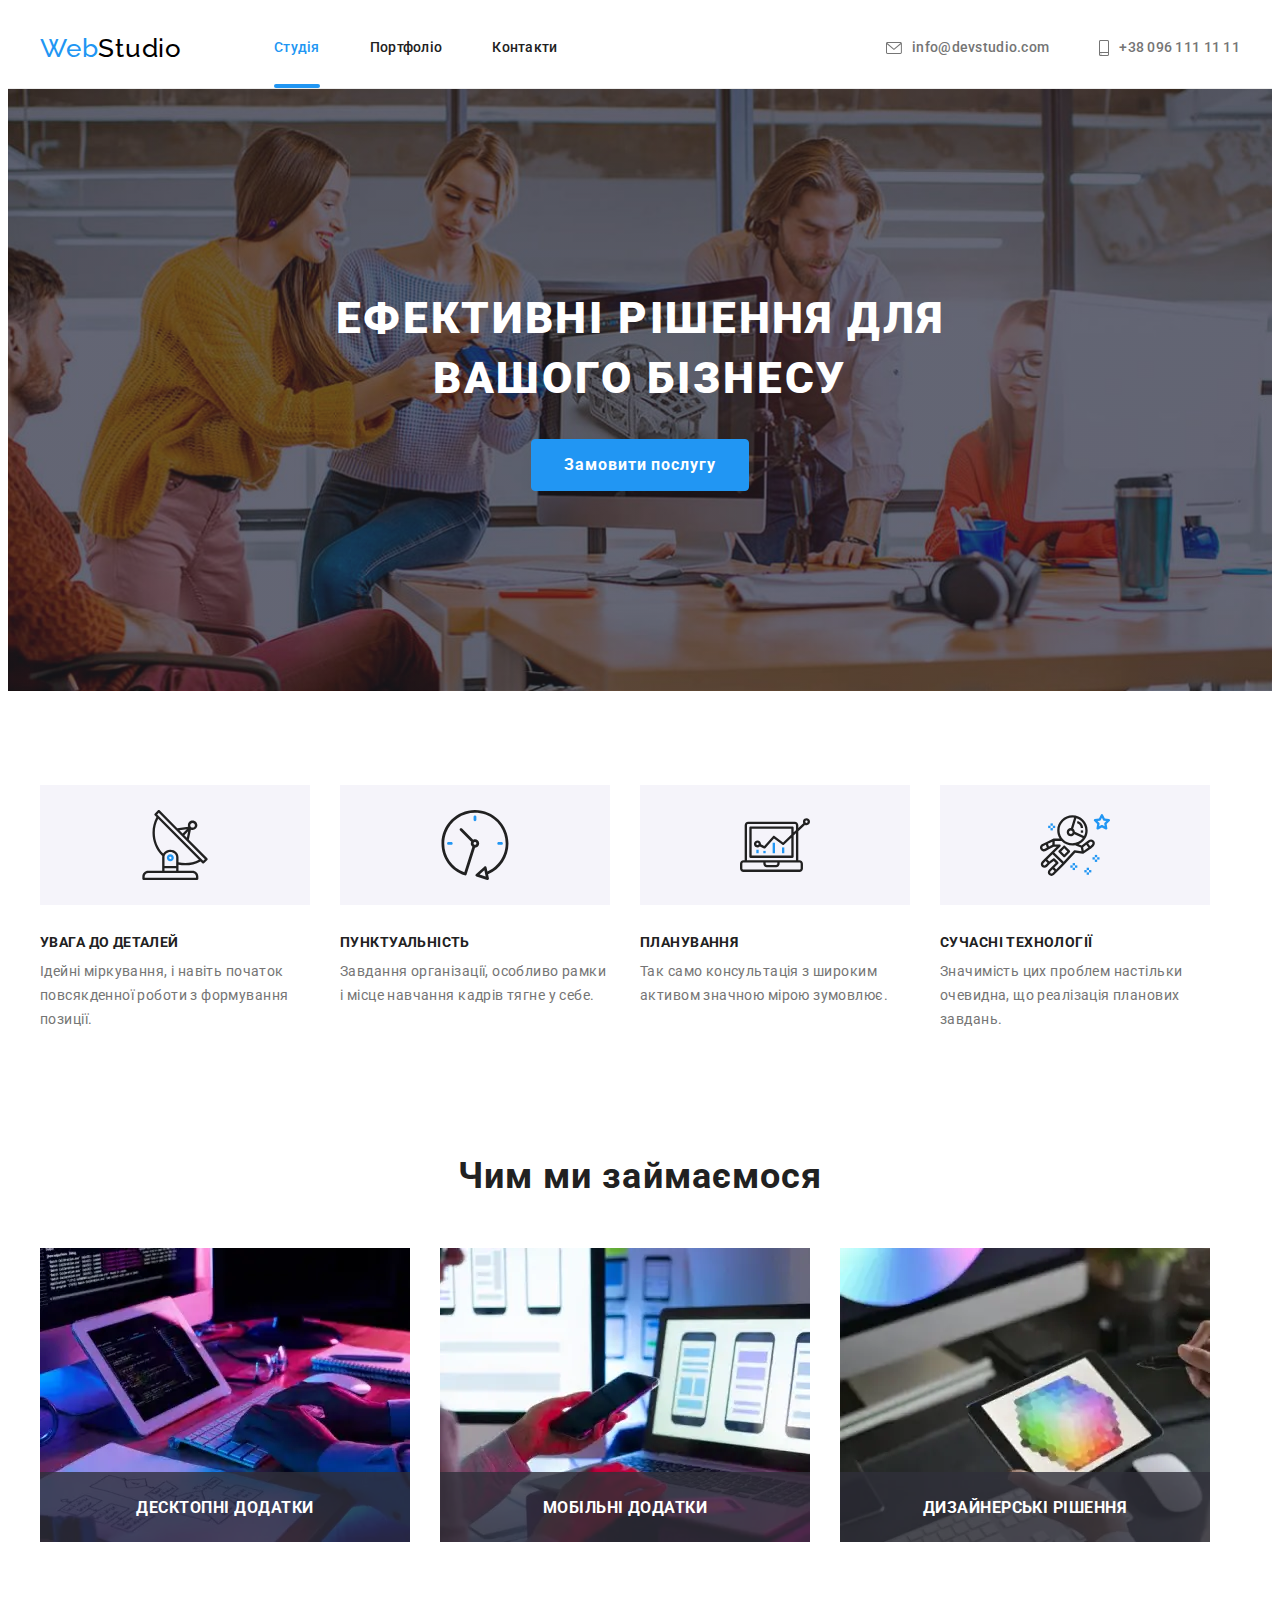
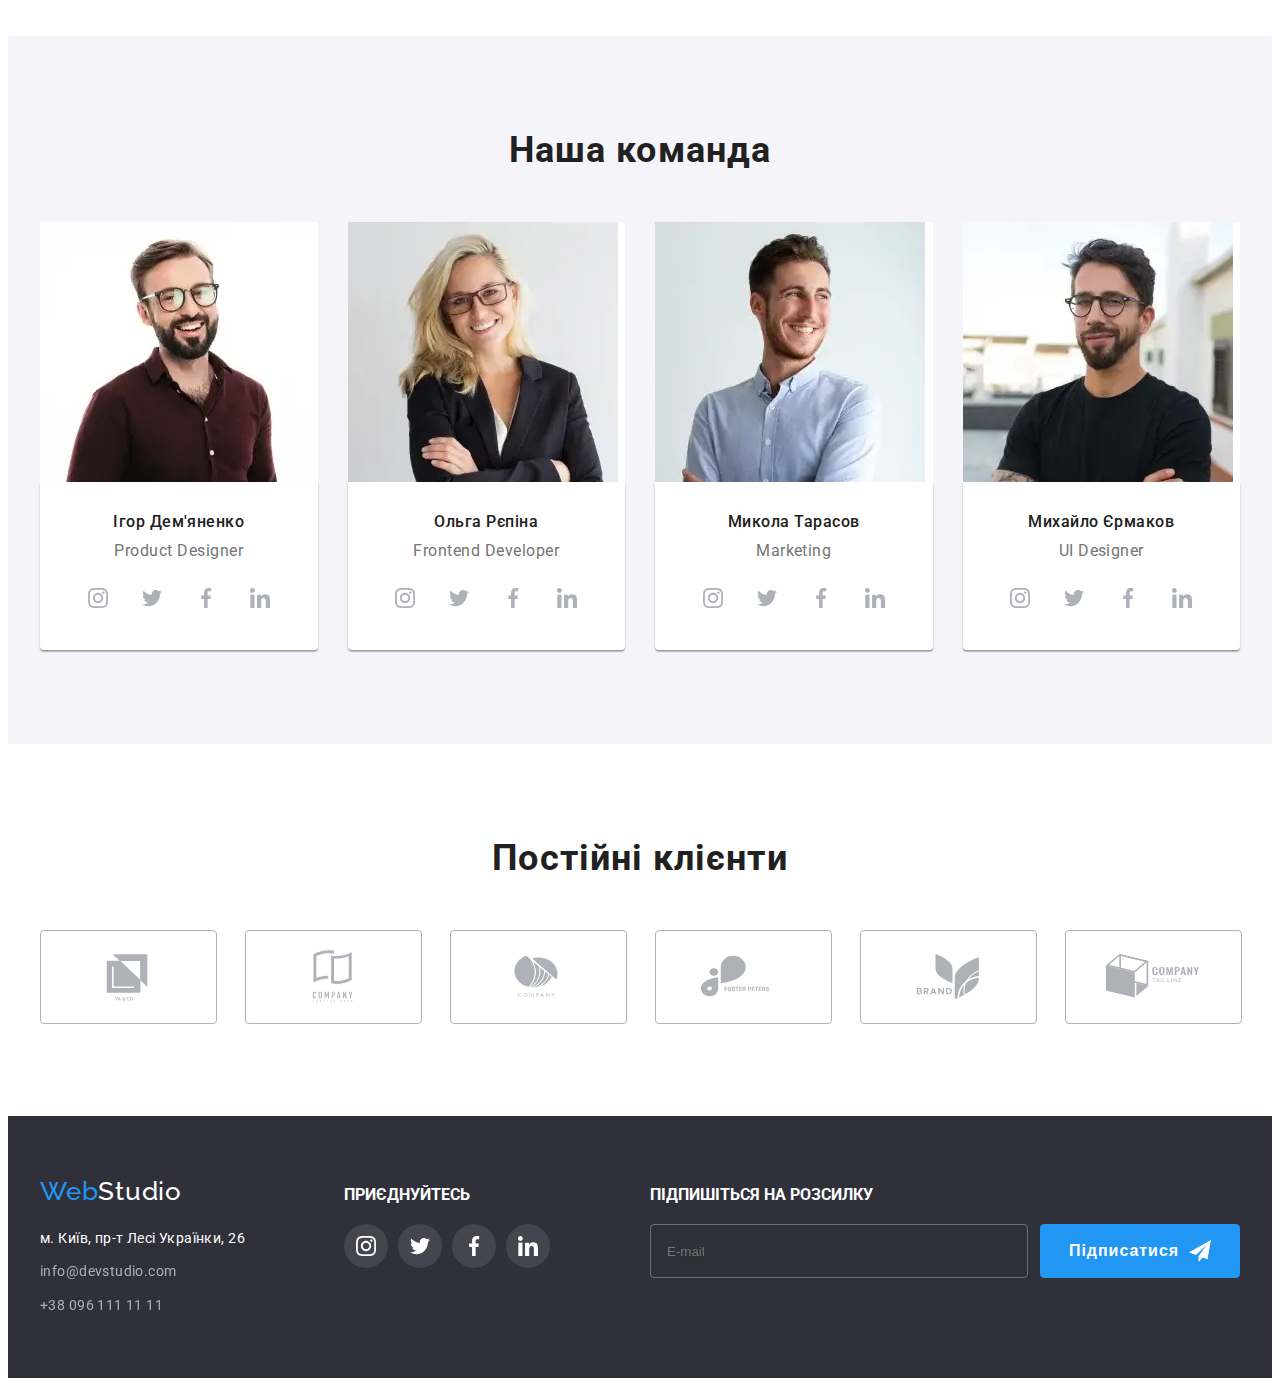
==== commit 4344ee2b: "Update index.html" ====
--- a/index.html
+++ b/index.html
@@ -501,7 +501,7 @@
                     <button class="subscription-form-submit-btn" type="submit">
                         <span class="subscription-form-text">Підписатися
                             <svg class="subscription-icon" width="32" height="32">
-                                <use href="/images/sprite.svg#icon-icon-send"></use>
+                                <use href="./images/sprite.svg#icon-icon-send"></use>
                             </svg>
                         </span>                
                     </button>
